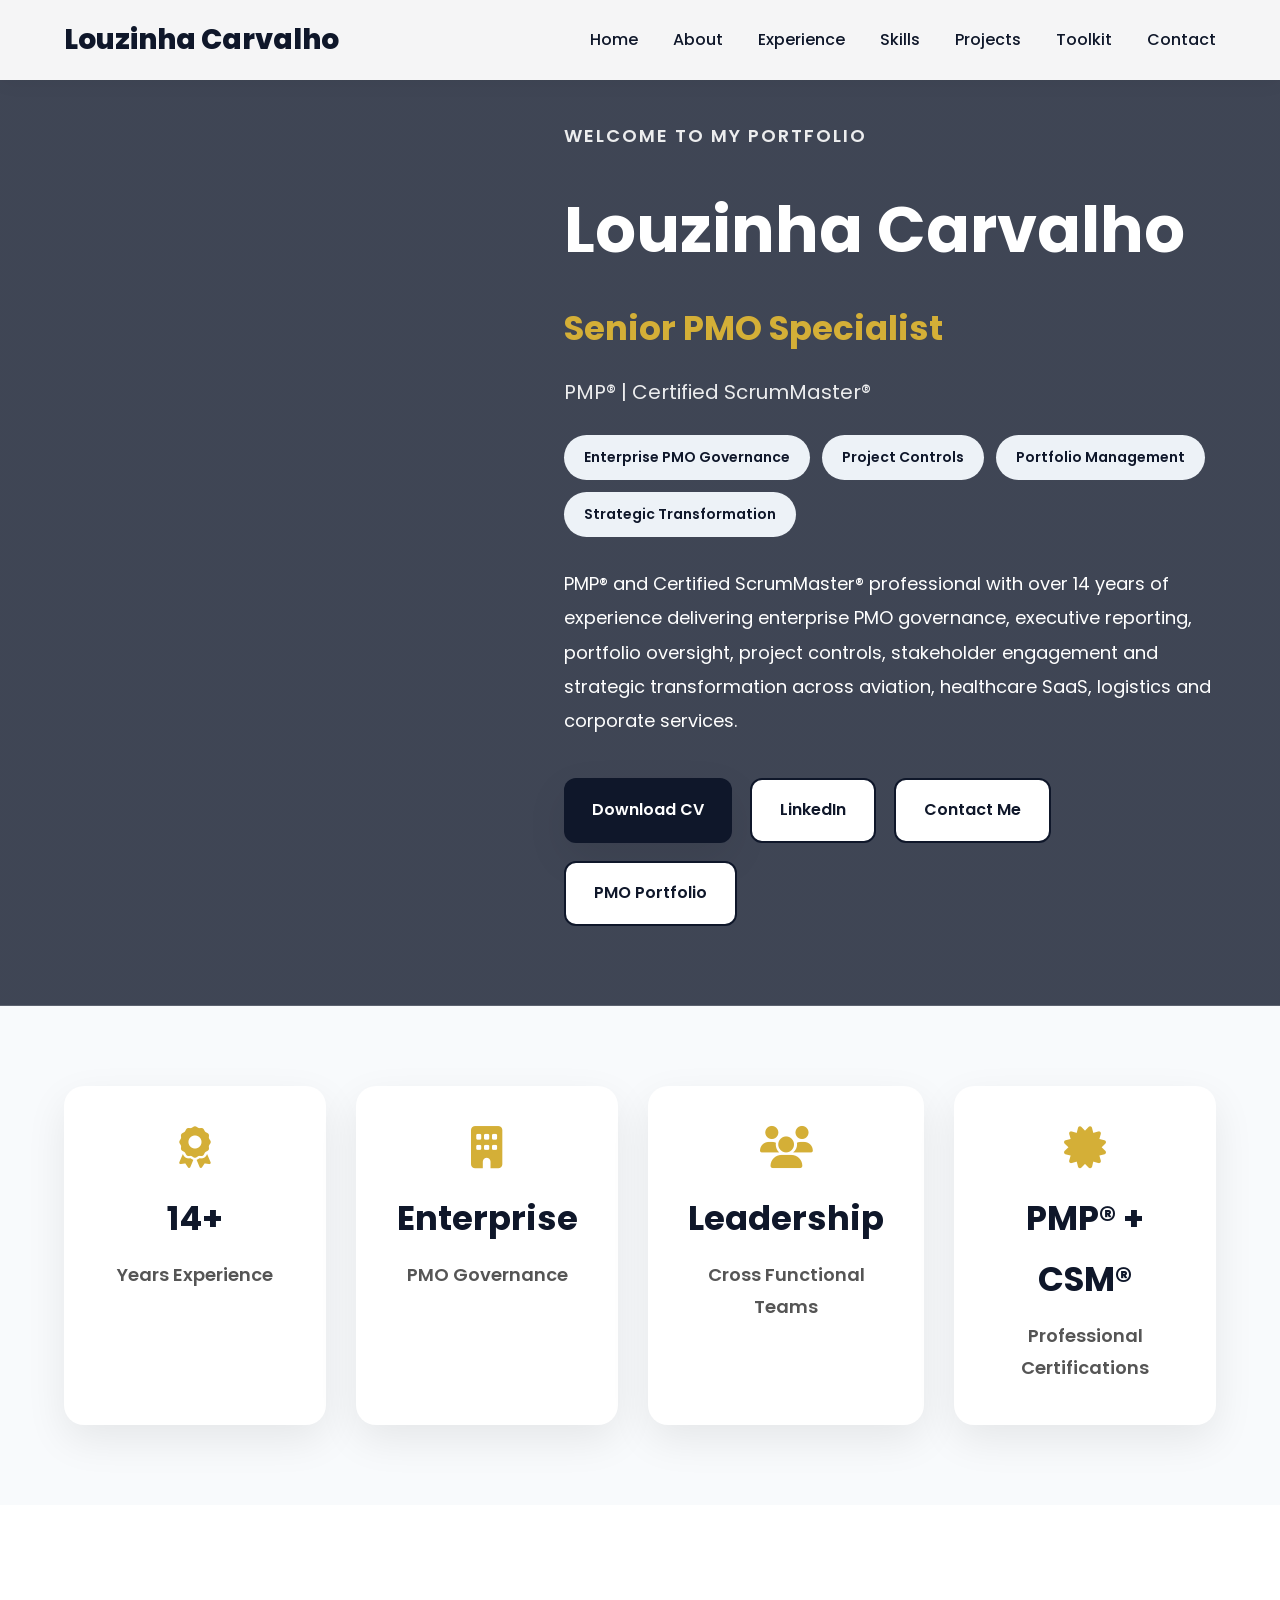
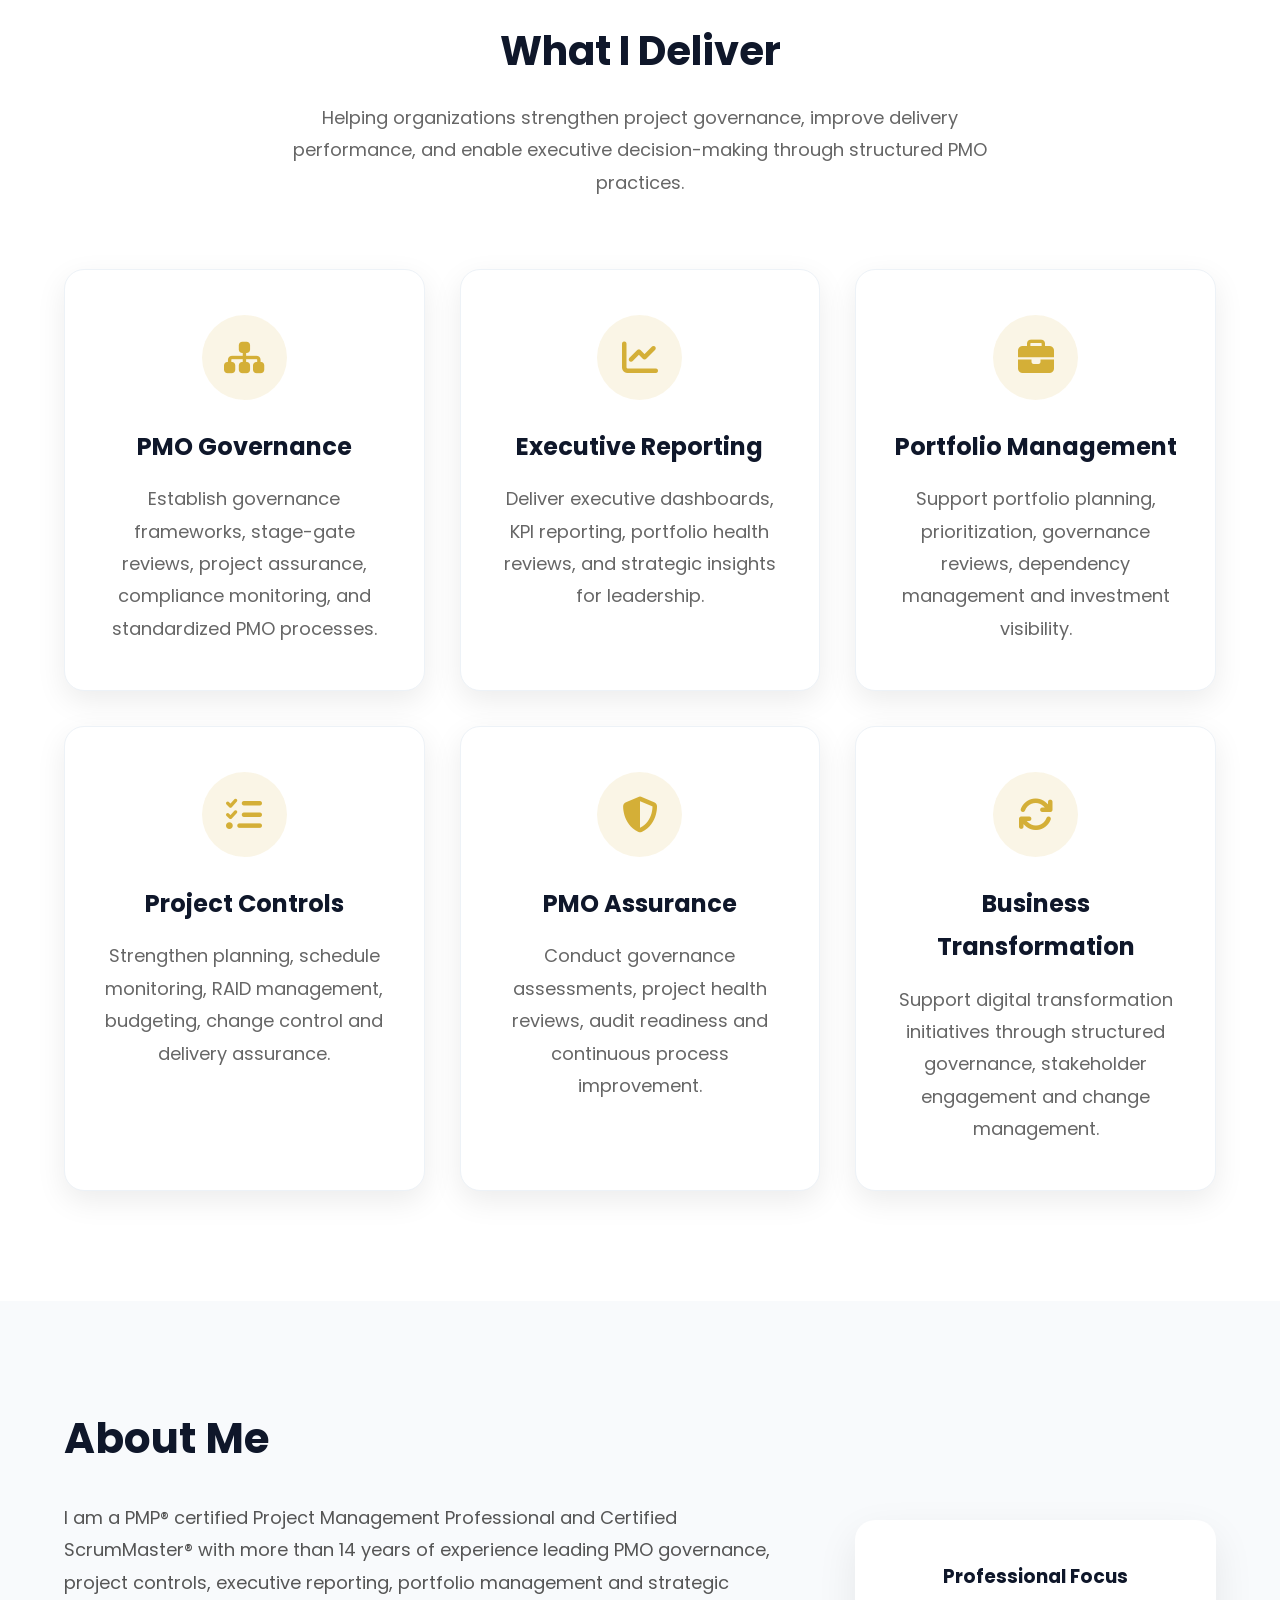
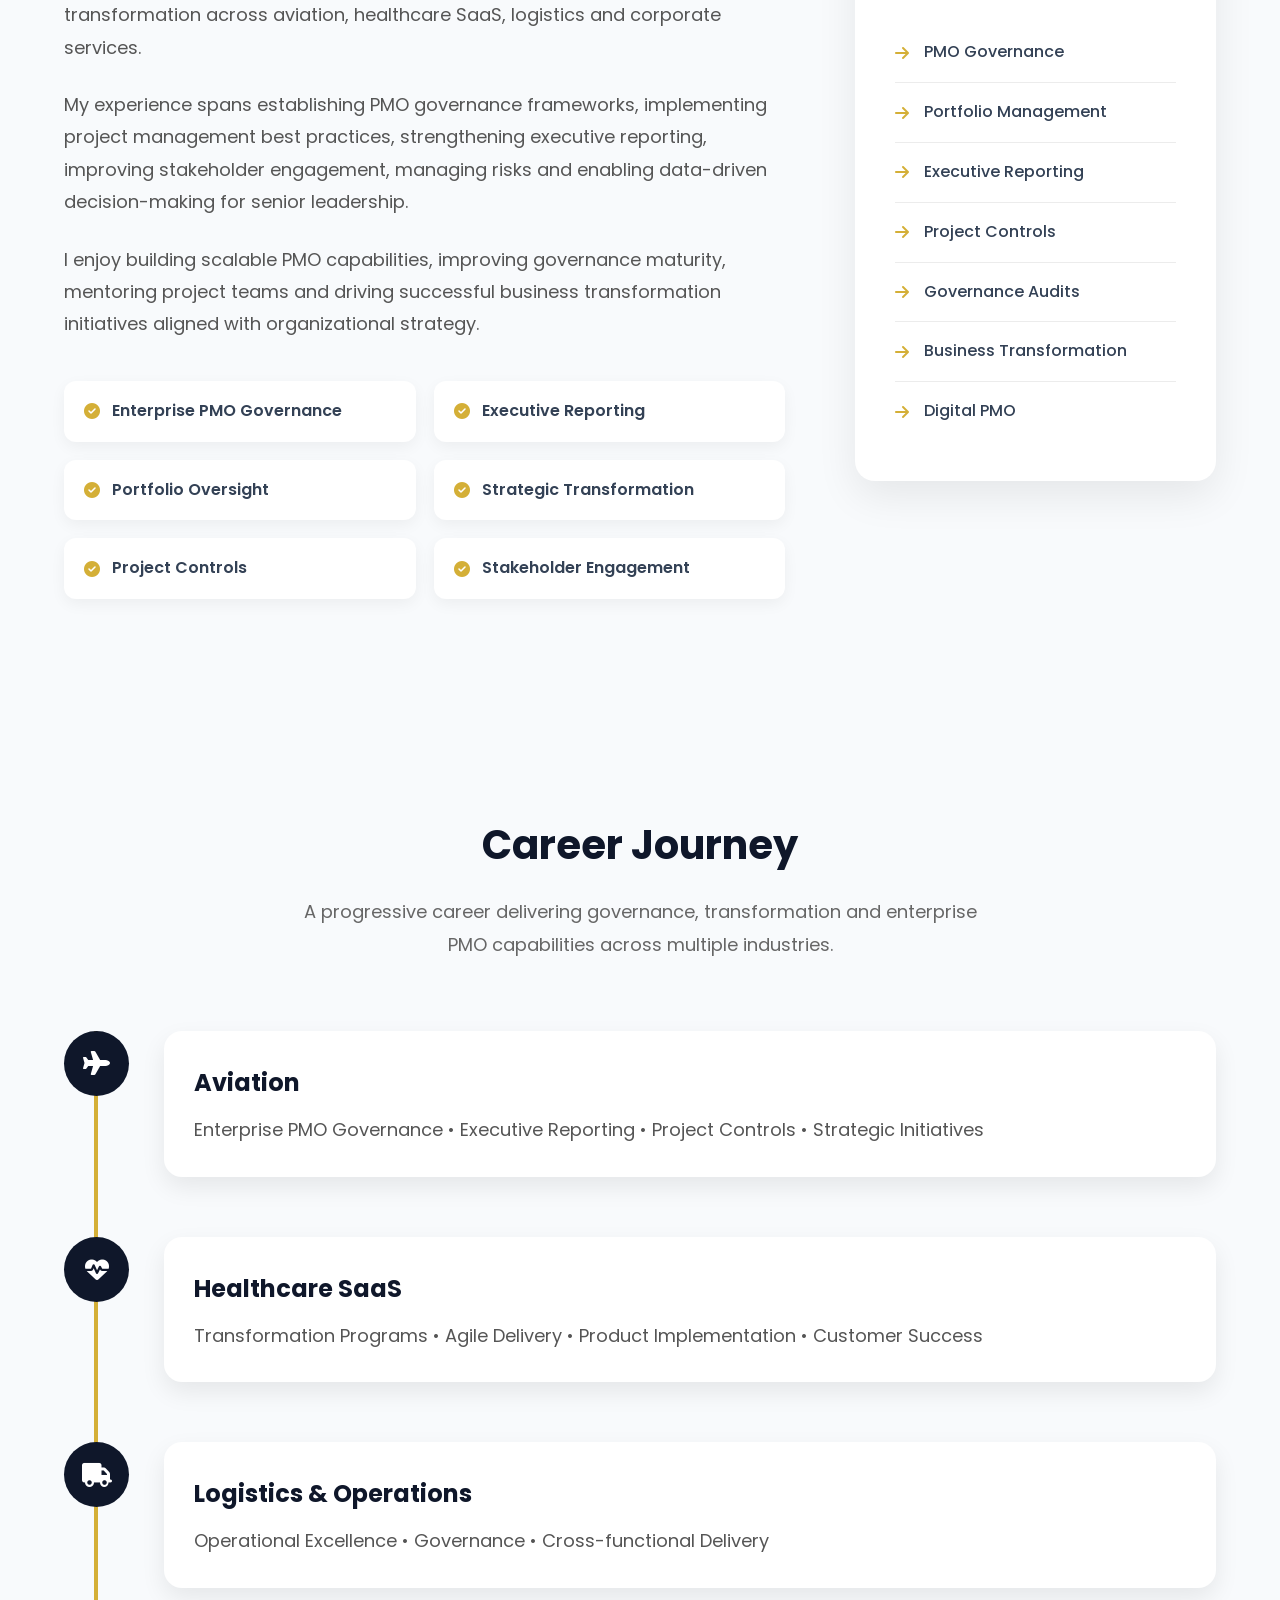
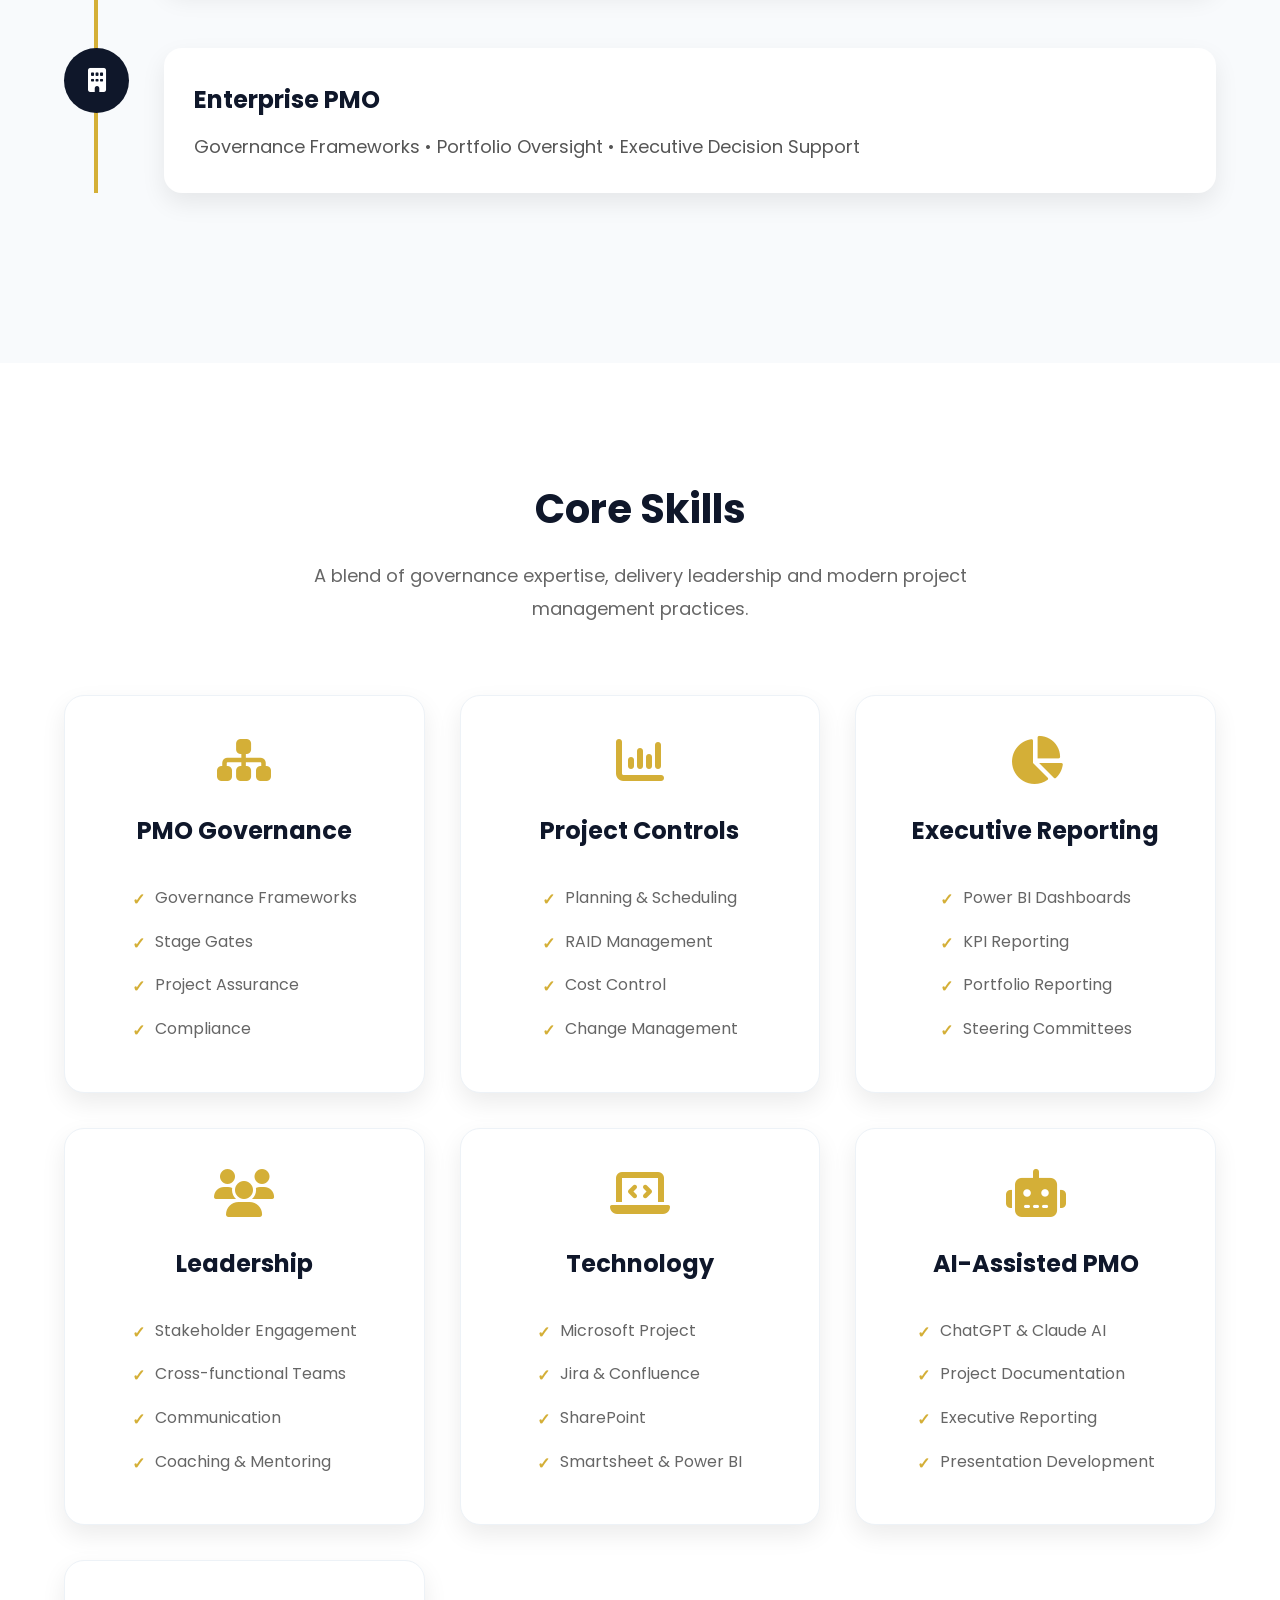
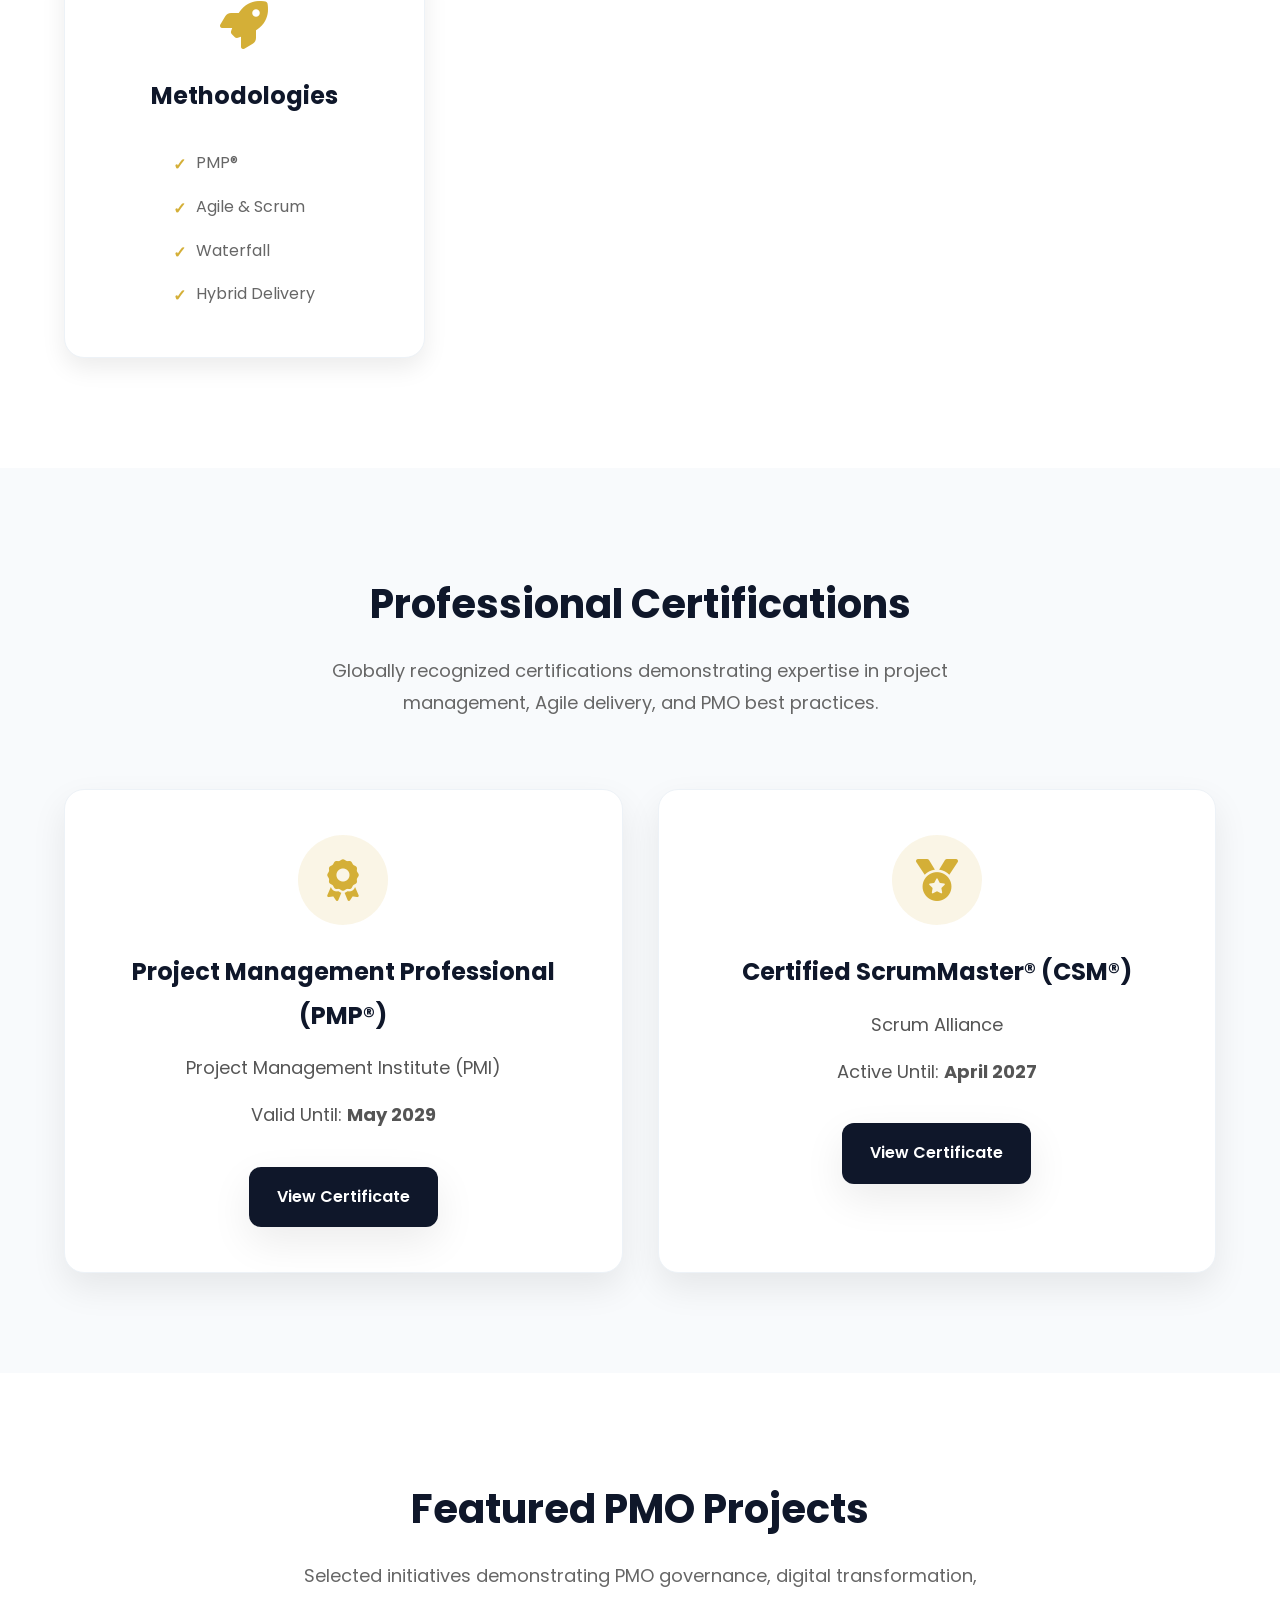
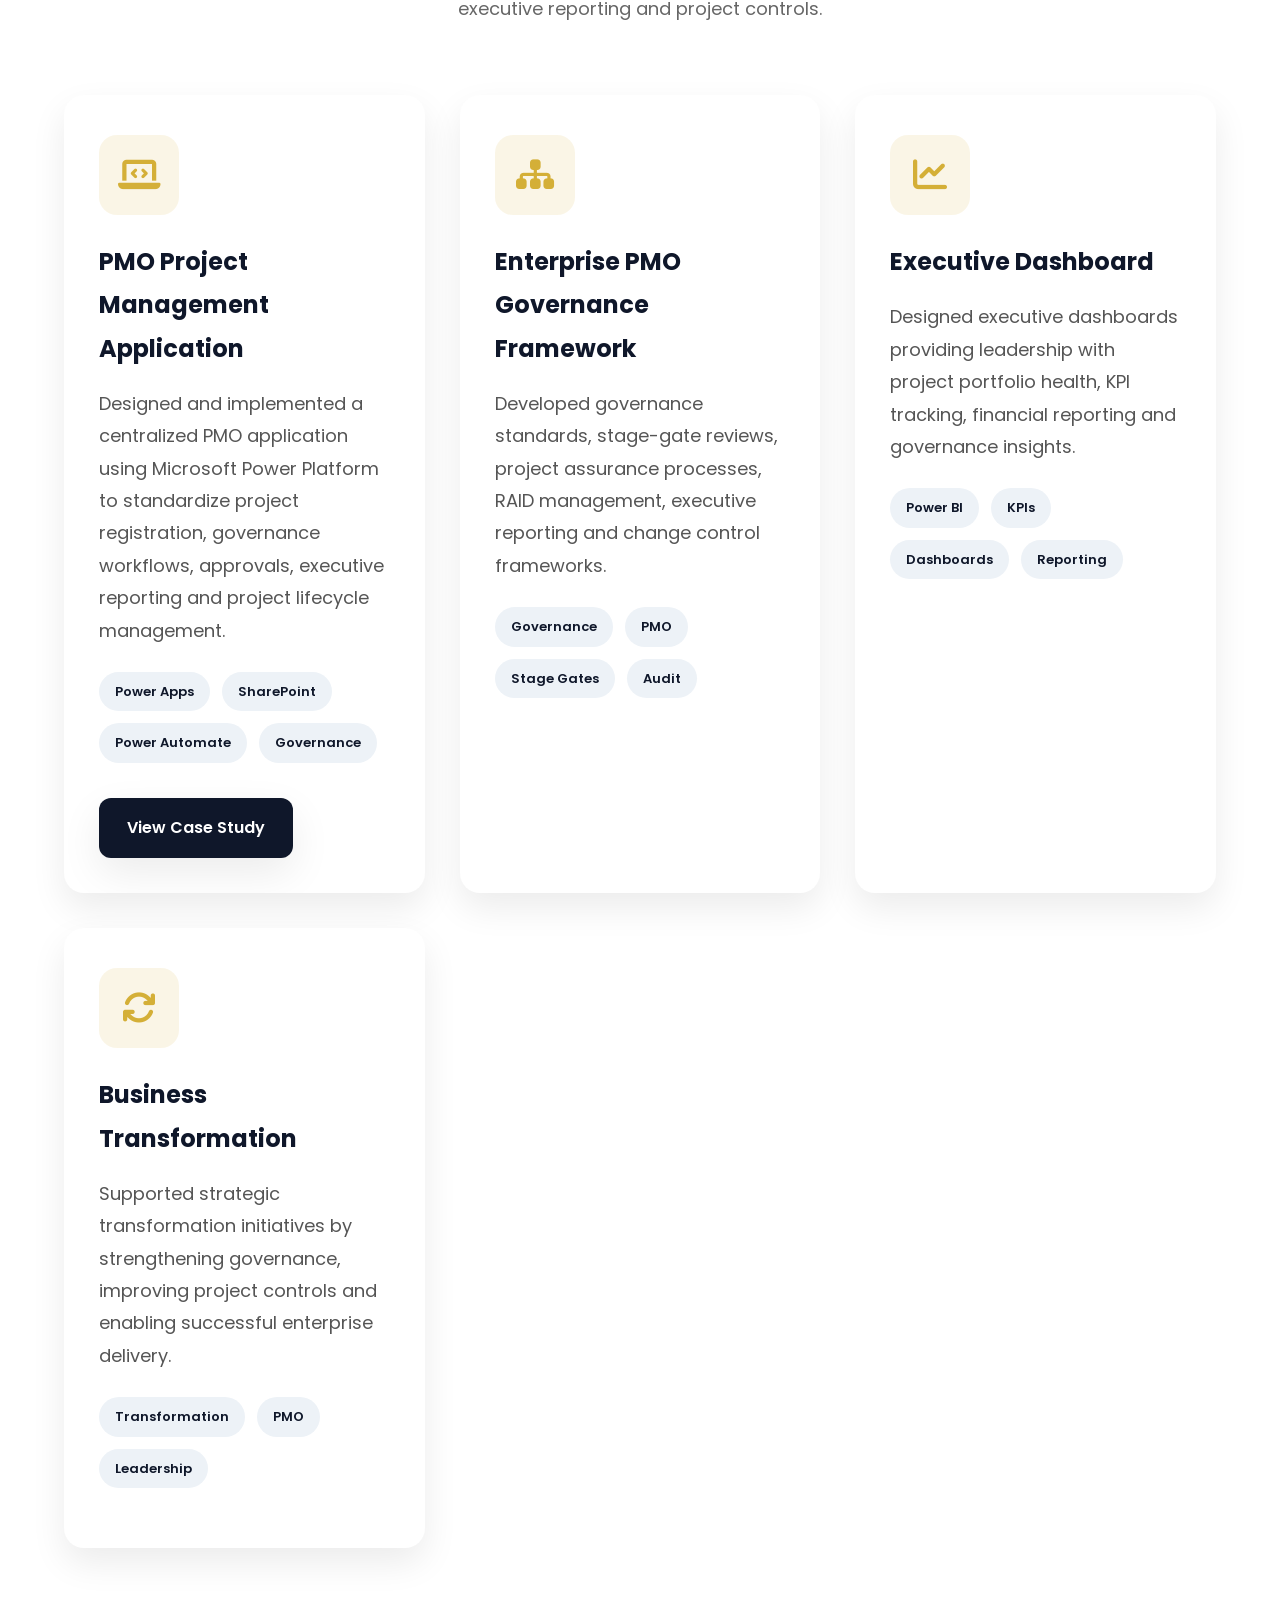
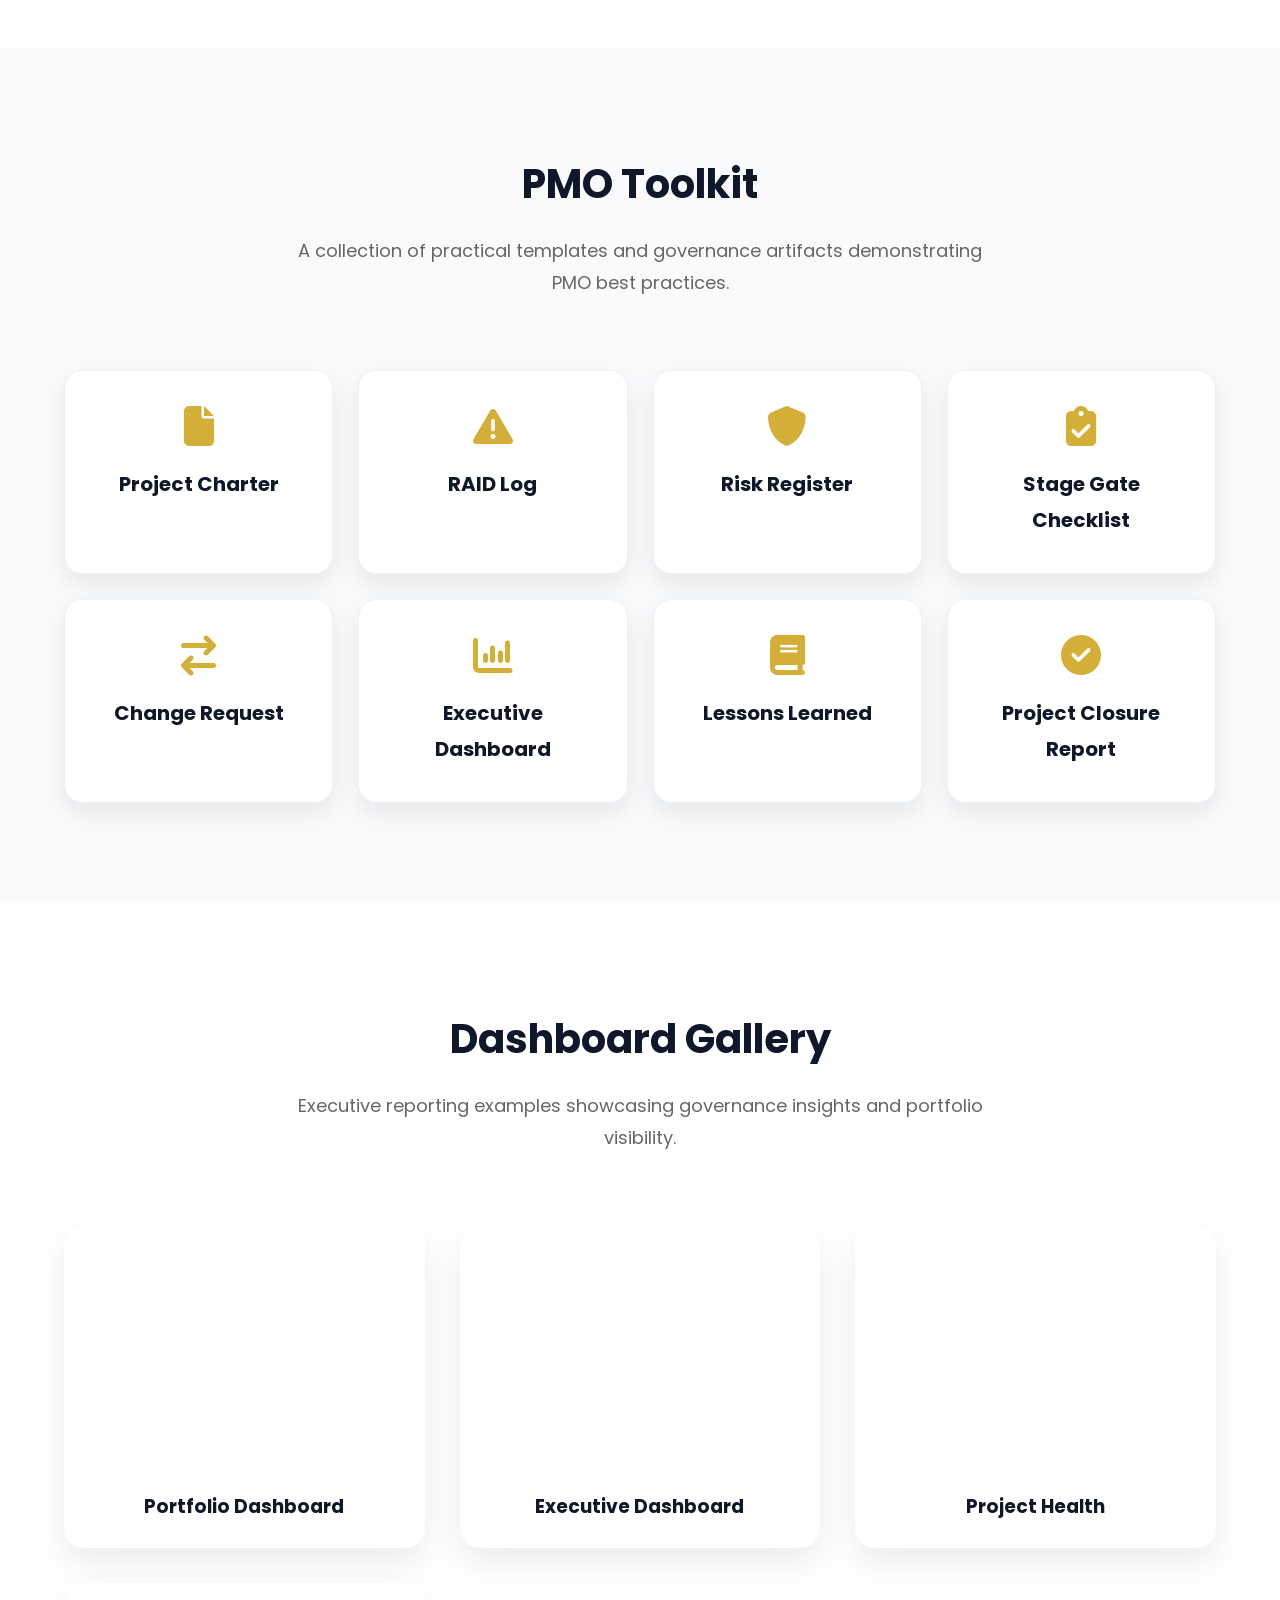
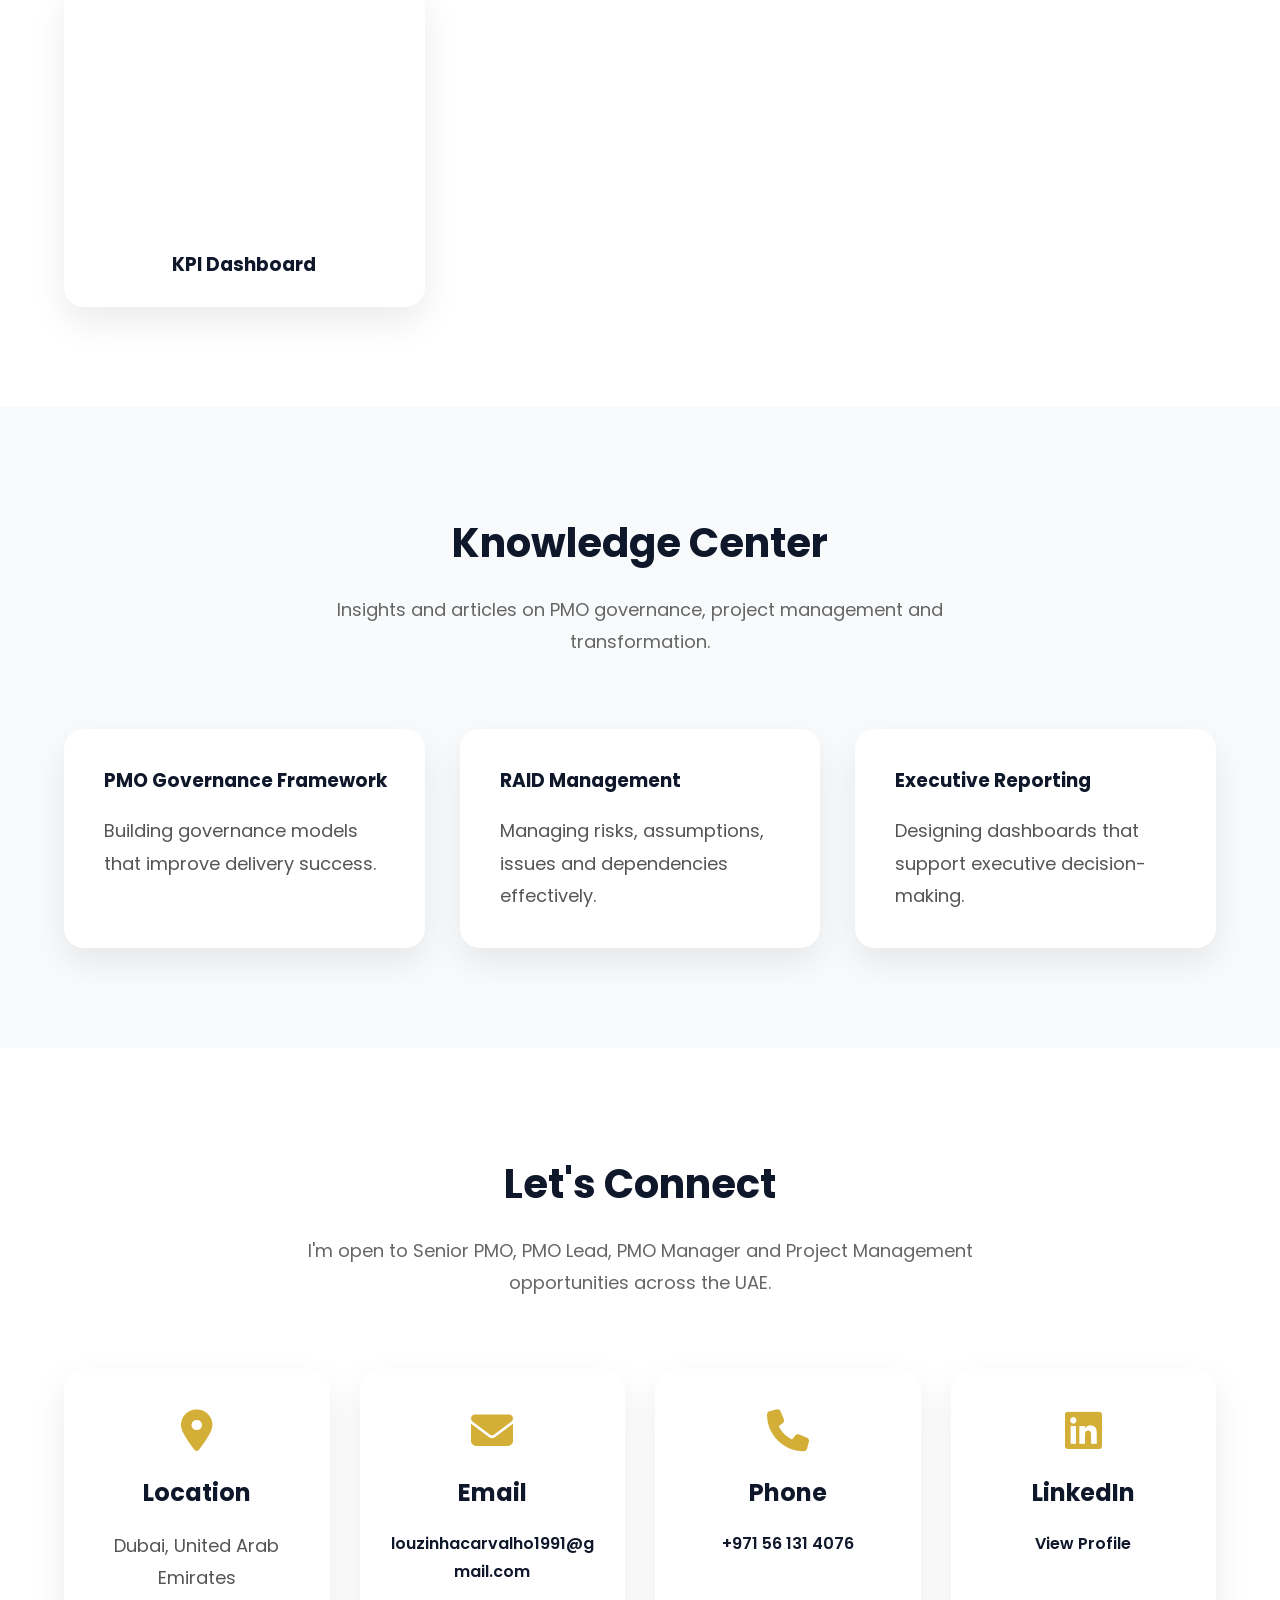
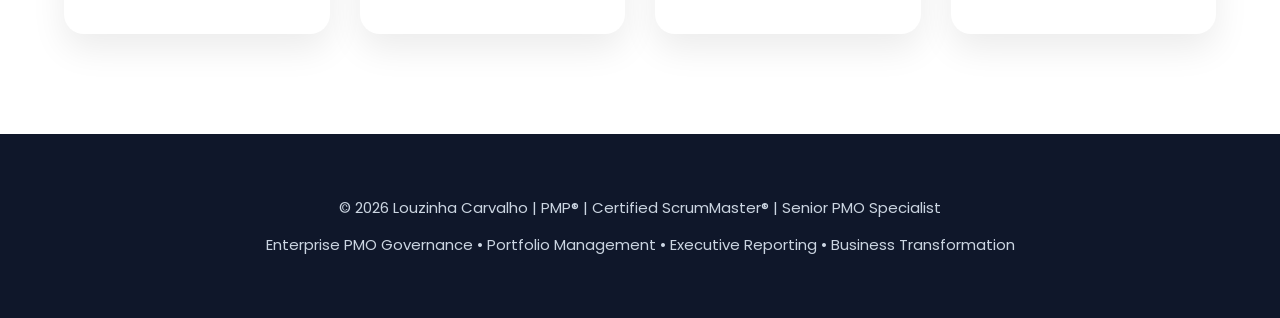
==== index.html @ a613a616 "Update index.html" ====
<!DOCTYPE html>
<html lang="en">

<head>

    <!-- =========================
         META TAGS
    ========================== -->

    <meta charset="UTF-8">
    <meta name="viewport" content="width=device-width, initial-scale=1.0">

    <title>
        Louzinha Carvalho | Senior PMO Specialist | PMP® | CSM®
    </title>

    <meta name="description"
        content="Senior PMO Specialist with 14+ years of experience in PMO Governance, Project Controls, Portfolio Management, Executive Reporting and Strategic Transformation.">

    <meta name="keywords"
        content="PMO, Project Management, PMP, Scrum Master, PMO Governance, Portfolio Management, Dubai, Project Controls">

    <meta name="author" content="Louzinha Carvalho">

    <!-- Google Fonts -->

    <link rel="preconnect" href="https://fonts.googleapis.com">

    <link rel="preconnect" href="https://fonts.gstatic.com" crossorigin>

    <link href="https://fonts.googleapis.com/css2?family=Poppins:wght@300;400;500;600;700;800&display=swap"
        rel="stylesheet">

    <!-- Font Awesome -->

    <link rel="stylesheet"
        href="https://cdnjs.cloudflare.com/ajax/libs/font-awesome/6.6.0/css/all.min.css">

    <!-- CSS -->

    <link rel="stylesheet" href="style.css">

</head>

<body>

<!-- =========================
     NAVIGATION
========================== -->

<nav class="navbar">

    <div class="container">

        <div class="logo">

            Louzinha Carvalho

        </div>

        <ul class="nav-links">

            <li><a href="#home">Home</a></li>

            <li><a href="#about">About</a></li>

            <li><a href="#experience">Experience</a></li>

            <li><a href="#skills">Skills</a></li>

            <li><a href="#projects">Projects</a></li>

            <li><a href="#toolkit">Toolkit</a></li>

            <li><a href="#contact">Contact</a></li>

        </ul>

        <div class="menu-btn">

            <i class="fa-solid fa-bars"></i>

        </div>

    </div>

</nav>

<!-- =========================
        HERO SECTION
========================== -->

<section class="hero" id="home">

    <div class="container hero-grid">

        <!-- LEFT -->
        <div class="hero-image">

            <img src="profile.jpg" alt="Louzinha Carvalho">

        </div>

        <!-- RIGHT -->
        <div class="hero-content">

            <p class="welcome">
                WELCOME TO MY PORTFOLIO
            </p>

            <h1>Louzinha Carvalho</h1>

            <h2>Senior PMO Specialist</h2>

            <p class="hero-title">
                PMP® | Certified ScrumMaster®
            </p>

            <div class="hero-tags">

                <span>Enterprise PMO Governance</span>
                <span>Project Controls</span>
                <span>Portfolio Management</span>
                <span>Strategic Transformation</span>

            </div>

            <p class="hero-description">

                PMP® and Certified ScrumMaster® professional with over 14 years of experience delivering enterprise PMO governance, executive reporting, portfolio oversight, project controls, stakeholder engagement and strategic transformation across aviation, healthcare SaaS, logistics and corporate services.

            </p>

            <div class="hero-buttons">

                <a href="Louzinha_Carvalho.pdf" class="btn-primary">
                    Download CV
                </a>

                <a href="https://linkedin.com/in/louzinhacarvalho" class="btn-secondary">
                    LinkedIn
                </a>

                <a href="#contact" class="btn-secondary">
                    Contact Me
                </a>

                <a href="#projects" class="btn-secondary">
                    PMO Portfolio
                </a>

            </div>

        </div>

    </div>

</section>

<!-- =========================
        EXECUTIVE METRICS
========================== -->

<section class="metrics">

<div class="container">

<div class="metric-grid">

<div class="metric-card">

<i class="fa-solid fa-award"></i>

<h2>

14+

</h2>

<p>

Years Experience

</p>

</div>

<div class="metric-card">

<i class="fa-solid fa-building"></i>

<h2>

Enterprise

</h2>

<p>

PMO Governance

</p>

</div>

<div class="metric-card">

<i class="fa-solid fa-users"></i>

<h2>

Leadership

</h2>

<p>

Cross Functional Teams

</p>

</div>

<div class="metric-card">

<i class="fa-solid fa-certificate"></i>

<h2>

PMP® + CSM®

</h2>

<p>

Professional Certifications

</p>

</div>

</div>

</div>

</section>
    
<!-- ========================================= -->
<!--          WHAT I DELIVER                  -->
<!-- ========================================= -->

<section id="about" class="section">

<div class="container">

<div class="section-title">

<h2>What I Deliver</h2>

<p>
Helping organizations strengthen project governance, improve delivery performance, and enable executive decision-making through structured PMO practices.
</p>

</div>

<div class="deliver-grid">

<div class="deliver-card">

<div class="deliver-icon">
<i class="fa-solid fa-sitemap"></i>
</div>

<h3>PMO Governance</h3>

<p>
Establish governance frameworks, stage-gate reviews, project assurance, compliance monitoring, and standardized PMO processes.
</p>

</div>

<div class="deliver-card">

<div class="deliver-icon">
<i class="fa-solid fa-chart-line"></i>
</div>

<h3>Executive Reporting</h3>

<p>
Deliver executive dashboards, KPI reporting, portfolio health reviews, and strategic insights for leadership.
</p>

</div>

<div class="deliver-card">

<div class="deliver-icon">
<i class="fa-solid fa-briefcase"></i>
</div>

<h3>Portfolio Management</h3>

<p>
Support portfolio planning, prioritization, governance reviews, dependency management and investment visibility.
</p>

</div>

<div class="deliver-card">

<div class="deliver-icon">
<i class="fa-solid fa-list-check"></i>
</div>

<h3>Project Controls</h3>

<p>
Strengthen planning, schedule monitoring, RAID management, budgeting, change control and delivery assurance.
</p>

</div>

<div class="deliver-card">

<div class="deliver-icon">
<i class="fa-solid fa-shield-halved"></i>
</div>

<h3>PMO Assurance</h3>

<p>
Conduct governance assessments, project health reviews, audit readiness and continuous process improvement.
</p>

</div>

<div class="deliver-card">

<div class="deliver-icon">
<i class="fa-solid fa-arrows-rotate"></i>
</div>

<h3>Business Transformation</h3>

<p>
Support digital transformation initiatives through structured governance, stakeholder engagement and change management.
</p>

</div>

</div>

</div>

</section>

<!-- ========================================= -->
<!--               ABOUT ME                   -->
<!-- ========================================= -->

<section class="section about-section">

<div class="container">

<div class="about-grid">

<div class="about-left">

<h2>About Me</h2>

<p>

I am a PMP® certified Project Management Professional and Certified ScrumMaster® with more than 14 years of experience leading PMO governance, project controls, executive reporting, portfolio management and strategic transformation across aviation, healthcare SaaS, logistics and corporate services.

</p>

<p>

My experience spans establishing PMO governance frameworks, implementing project management best practices, strengthening executive reporting, improving stakeholder engagement, managing risks and enabling data-driven decision-making for senior leadership.

</p>

<p>

I enjoy building scalable PMO capabilities, improving governance maturity, mentoring project teams and driving successful business transformation initiatives aligned with organizational strategy.

</p>

<div class="about-highlights">

<div>

<i class="fa-solid fa-circle-check"></i>

Enterprise PMO Governance

</div>

<div>

<i class="fa-solid fa-circle-check"></i>

Executive Reporting

</div>

<div>

<i class="fa-solid fa-circle-check"></i>

Portfolio Oversight

</div>

<div>

<i class="fa-solid fa-circle-check"></i>

Strategic Transformation

</div>

<div>

<i class="fa-solid fa-circle-check"></i>

Project Controls

</div>

<div>

<i class="fa-solid fa-circle-check"></i>

Stakeholder Engagement

</div>

</div>

</div>

<div class="about-right">

<div class="about-card">

<h3>Professional Focus</h3>

<ul>

<li><i class="fa-solid fa-arrow-right"></i> PMO Governance</li>

<li><i class="fa-solid fa-arrow-right"></i> Portfolio Management</li>

<li><i class="fa-solid fa-arrow-right"></i> Executive Reporting</li>

<li><i class="fa-solid fa-arrow-right"></i> Project Controls</li>

<li><i class="fa-solid fa-arrow-right"></i> Governance Audits</li>

<li><i class="fa-solid fa-arrow-right"></i> Business Transformation</li>

<li><i class="fa-solid fa-arrow-right"></i> Digital PMO</li>

</ul>

</div>

</div>

</div>

</div>

</section>

<!-- ========================================= -->
<!--           CAREER JOURNEY                 -->
<!-- ========================================= -->

<section id="experience" class="section">

<div class="container">

<div class="section-title">

<h2>Career Journey</h2>

<p>

A progressive career delivering governance, transformation and enterprise PMO capabilities across multiple industries.

</p>

</div>

<div class="timeline">

<div class="timeline-item">

<div class="timeline-icon">

<i class="fa-solid fa-plane"></i>

</div>

<div class="timeline-content">

<h3>Aviation</h3>

<p>

Enterprise PMO Governance • Executive Reporting • Project Controls • Strategic Initiatives

</p>

</div>

</div>

<div class="timeline-item">

<div class="timeline-icon">

<i class="fa-solid fa-heart-pulse"></i>

</div>

<div class="timeline-content">

<h3>Healthcare SaaS</h3>

<p>

Transformation Programs • Agile Delivery • Product Implementation • Customer Success

</p>

</div>

</div>

<div class="timeline-item">

<div class="timeline-icon">

<i class="fa-solid fa-truck"></i>

</div>

<div class="timeline-content">

<h3>Logistics & Operations</h3>

<p>

Operational Excellence • Governance • Cross-functional Delivery

</p>

</div>

</div>

<div class="timeline-item">

<div class="timeline-icon">

<i class="fa-solid fa-building"></i>

</div>

<div class="timeline-content">

<h3>Enterprise PMO</h3>

<p>

Governance Frameworks • Portfolio Oversight • Executive Decision Support

</p>

</div>

</div>

</div>

</div>

</section>

<!-- ========================================= -->
<!--             CORE SKILLS                  -->
<!-- ========================================= -->

<section id="skills" class="section">

    <div class="container">

        <div class="section-title">
            <h2>Core Skills</h2>
            <p>
                A blend of governance expertise, delivery leadership and modern project management practices.
            </p>
        </div>

        <div class="skills-grid">

            <!-- PMO Governance -->
            <div class="skill-card">
                <i class="fa-solid fa-sitemap"></i>
                <h3>PMO Governance</h3>

                <ul class="skill-list">
                    <li>Governance Frameworks</li>
                    <li>Stage Gates</li>
                    <li>Project Assurance</li>
                    <li>Compliance</li>
                </ul>
            </div>

            <!-- Project Controls -->
            <div class="skill-card">
                <i class="fa-solid fa-chart-column"></i>
                <h3>Project Controls</h3>

                <ul class="skill-list">
                    <li>Planning & Scheduling</li>
                    <li>RAID Management</li>
                    <li>Cost Control</li>
                    <li>Change Management</li>
                </ul>
            </div>

            <!-- Executive Reporting -->
            <div class="skill-card">
                <i class="fa-solid fa-chart-pie"></i>
                <h3>Executive Reporting</h3>

                <ul class="skill-list">
                    <li>Power BI Dashboards</li>
                    <li>KPI Reporting</li>
                    <li>Portfolio Reporting</li>
                    <li>Steering Committees</li>
                </ul>
            </div>

            <!-- Leadership -->
            <div class="skill-card">
                <i class="fa-solid fa-users"></i>
                <h3>Leadership</h3>

                <ul class="skill-list">
                    <li>Stakeholder Engagement</li>
                    <li>Cross-functional Teams</li>
                    <li>Communication</li>
                    <li>Coaching & Mentoring</li>
                </ul>
            </div>

            <!-- Technology -->
            <div class="skill-card">
                <i class="fa-solid fa-laptop-code"></i>
                <h3>Technology</h3>

                <ul class="skill-list">
                    <li>Microsoft Project</li>
                    <li>Jira & Confluence</li>
                    <li>SharePoint</li>
                    <li>Smartsheet & Power BI</li>
                </ul>
            </div>

            <!-- AI-Assisted PMO -->
<div class="skill-card">
    <i class="fa-solid fa-robot"></i>
    <h3>AI-Assisted PMO</h3>

    <ul class="skill-list">
        <li>ChatGPT & Claude AI</li>
        <li>Project Documentation</li>
        <li>Executive Reporting</li>
        <li>Presentation Development</li>
    </ul>
</div>
            
            <!-- Methodologies -->
            <div class="skill-card">
                <i class="fa-solid fa-rocket"></i>
                <h3>Methodologies</h3>

                <ul class="skill-list">
                    <li>PMP®</li>
                    <li>Agile & Scrum</li>
                    <li>Waterfall</li>
                    <li>Hybrid Delivery</li>
                </ul>
            </div>

        </div>

    </div>

</section>
    
<!-- ========================================= -->
<!--        PROFESSIONAL CERTIFICATIONS       -->
<!-- ========================================= -->

<section id="certifications" class="section">

<div class="container">

<div class="section-title">

<h2>Professional Certifications</h2>

<p>
Globally recognized certifications demonstrating expertise in project management, Agile delivery, and PMO best practices.
</p>

</div>

<div class="cert-grid">

<div class="cert-card">

<div class="cert-icon">
<i class="fa-solid fa-award"></i>
</div>

<h3>Project Management Professional (PMP®)</h3>

<p>
Project Management Institute (PMI)
</p>

<p>
Valid Until: <strong>May 2029</strong>
</p>

<a href="PMP.jpg" class="btn-primary" target="_blank">

View Certificate

</a>

</div>

<div class="cert-card">

<div class="cert-icon">
<i class="fa-solid fa-medal"></i>
</div>

<h3>Certified ScrumMaster® (CSM®)</h3>

<p>
Scrum Alliance
</p>

<p>
Active Until: <strong>April 2027</strong>
</p>

<a href="CSM.jpg" class="btn-primary" target="_blank">

View Certificate

</a>

</div>

</div>

</div>

</section>

<!-- ========================================= -->
<!--            FEATURED PROJECTS             -->
<!-- ========================================= -->

<section id="projects" class="section">

<div class="container">

<div class="section-title">

<h2>Featured PMO Projects</h2>

<p>

Selected initiatives demonstrating PMO governance, digital transformation, executive reporting and project controls.

</p>

</div>

<div class="project-grid">

<div class="project-card">

<div class="project-icon">

<i class="fa-solid fa-laptop-code"></i>

</div>

<h3>PMO Project Management Application</h3>

<p>

Designed and implemented a centralized PMO application using Microsoft Power Platform to standardize project registration, governance workflows, approvals, executive reporting and project lifecycle management.

</p>

<div class="project-tags">

<span>Power Apps</span>

<span>SharePoint</span>

<span>Power Automate</span>

<span>Governance</span>

</div>

<a href="project-pmo-application.html"

class="btn-primary">

View Case Study

</a>

</div>

<div class="project-card">

<div class="project-icon">

<i class="fa-solid fa-sitemap"></i>

</div>

<h3>Enterprise PMO Governance Framework</h3>

<p>

Developed governance standards, stage-gate reviews, project assurance processes, RAID management, executive reporting and change control frameworks.

</p>

<div class="project-tags">

<span>Governance</span>

<span>PMO</span>

<span>Stage Gates</span>

<span>Audit</span>

</div>

</div>

<div class="project-card">

<div class="project-icon">

<i class="fa-solid fa-chart-line"></i>

</div>

<h3>Executive Dashboard</h3>

<p>

Designed executive dashboards providing leadership with project portfolio health, KPI tracking, financial reporting and governance insights.

</p>

<div class="project-tags">

<span>Power BI</span>

<span>KPIs</span>

<span>Dashboards</span>

<span>Reporting</span>

</div>

</div>

<div class="project-card">

<div class="project-icon">

<i class="fa-solid fa-arrows-rotate"></i>

</div>

<h3>Business Transformation</h3>

<p>

Supported strategic transformation initiatives by strengthening governance, improving project controls and enabling successful enterprise delivery.

</p>

<div class="project-tags">

<span>Transformation</span>

<span>PMO</span>

<span>Leadership</span>

</div>

</div>

</div>

</div>

</section>

<!-- ========================================= -->
<!--               PMO TOOLKIT                -->
<!-- ========================================= -->

<section id="toolkit" class="section">

<div class="container">

<div class="section-title">

<h2>PMO Toolkit</h2>

<p>

A collection of practical templates and governance artifacts demonstrating PMO best practices.

</p>

</div>

<div class="toolkit-grid">

<div class="tool-card"><i class="fa-solid fa-file"></i><h3>Project Charter</h3></div>

<div class="tool-card"><i class="fa-solid fa-triangle-exclamation"></i><h3>RAID Log</h3></div>

<div class="tool-card"><i class="fa-solid fa-shield"></i><h3>Risk Register</h3></div>

<div class="tool-card"><i class="fa-solid fa-clipboard-check"></i><h3>Stage Gate Checklist</h3></div>

<div class="tool-card"><i class="fa-solid fa-arrow-right-arrow-left"></i><h3>Change Request</h3></div>

<div class="tool-card"><i class="fa-solid fa-chart-column"></i><h3>Executive Dashboard</h3></div>

<div class="tool-card"><i class="fa-solid fa-book"></i><h3>Lessons Learned</h3></div>

<div class="tool-card"><i class="fa-solid fa-circle-check"></i><h3>Project Closure Report</h3></div>

</div>

</div>

</section>

<!-- ========================================= -->
<!--            DASHBOARD GALLERY             -->
<!-- ========================================= -->

<section id="dashboards" class="section">

<div class="container">

<div class="section-title">

<h2>Dashboard Gallery</h2>

<p>

Executive reporting examples showcasing governance insights and portfolio visibility.

</p>

</div>

<div class="gallery-grid">

<div class="gallery-card">

<img src="dashboard1.jpg" alt="Portfolio Dashboard">

<h3>Portfolio Dashboard</h3>

</div>

<div class="gallery-card">

<img src="dashboard2.jpg" alt="Executive Dashboard">

<h3>Executive Dashboard</h3>

</div>

<div class="gallery-card">

<img src="dashboard3.jpg" alt="Project Health">

<h3>Project Health</h3>

</div>

<div class="gallery-card">

<img src="dashboard4.jpg" alt="KPI Dashboard">

<h3>KPI Dashboard</h3>

</div>

</div>

</div>

</section>

<!-- ========================================= -->
<!--          KNOWLEDGE CENTER               -->
<!-- ========================================= -->

<section id="knowledge" class="section">

<div class="container">

<div class="section-title">

<h2>Knowledge Center</h2>

<p>

Insights and articles on PMO governance, project management and transformation.

</p>

</div>

<div class="knowledge-grid">

<div class="knowledge-card">

<h3>PMO Governance Framework</h3>

<p>Building governance models that improve delivery success.</p>

</div>

<div class="knowledge-card">

<h3>RAID Management</h3>

<p>Managing risks, assumptions, issues and dependencies effectively.</p>

</div>

<div class="knowledge-card">

<h3>Executive Reporting</h3>

<p>Designing dashboards that support executive decision-making.</p>

</div>

</div>

</div>

</section>

<!-- ========================================= -->
<!--                CONTACT                  -->
<!-- ========================================= -->

<section id="contact" class="section">

<div class="container">

<div class="section-title">

<h2>Let's Connect</h2>

<p>

I'm open to Senior PMO, PMO Lead, PMO Manager and Project Management opportunities across the UAE.

</p>

</div>

<div class="contact-grid">

<div class="contact-card">

<i class="fa-solid fa-location-dot"></i>

<h3>Location</h3>

<p>Dubai, United Arab Emirates</p>

</div>

<div class="contact-card">

<i class="fa-solid fa-envelope"></i>

<h3>Email</h3>

<a href="mailto:louzinhacarvalho1991@gmail.com">

louzinhacarvalho1991@gmail.com

</a>

</div>

<div class="contact-card">

<i class="fa-solid fa-phone"></i>

<h3>Phone</h3>

<a href="tel:+971561314076">

+971 56 131 4076

</a>

</div>

<div class="contact-card">

<i class="fa-brands fa-linkedin"></i>

<h3>LinkedIn</h3>

<a href="https://www.linkedin.com/in/louzinhacarvalho/" target="_blank">

View Profile

</a>

</div>

</div>

</div>

</section>

<!-- ========================================= -->
<!--                 FOOTER                  -->
<!-- ========================================= -->

<footer>

<div class="container">

<p>

© 2026 Louzinha Carvalho | PMP® | Certified ScrumMaster® | Senior PMO Specialist

</p>

<p>

Enterprise PMO Governance • Portfolio Management • Executive Reporting • Business Transformation

</p>

</div>

</footer>

<script src="script.js"></script>

</body>

</html>
---- style.css ----
/* ======================================================
   LOUZINHA CARVALHO - PMO PORTFOLIO
   STYLE.CSS
   PART 1
====================================================== */

/* ===========================
   GOOGLE FONT
=========================== */

@import url('https://fonts.googleapis.com/css2?family=Poppins:wght@300;400;500;600;700;800&display=swap');

/* ===========================
   CSS VARIABLES
=========================== */

:root{

    --primary:#0F172A;
    --secondary:#1E293B;
    --accent:#D4AF37;

    --white:#ffffff;
    --light:#F8FAFC;
    --border:#E2E8F0;

    --text:#334155;
    --heading:#0F172A;

    --shadow:0 15px 40px rgba(0,0,0,.08);

    --radius:16px;

    --transition:.35s ease;

}

/* ===========================
   RESET
=========================== */

*{

    margin:0;
    padding:0;
    box-sizing:border-box;

}

html{

    scroll-behavior:smooth;

}

body{

    font-family:'Poppins',sans-serif;

    background:#fff;

    color:var(--text);

    line-height:1.8;

    overflow-x:hidden;

}

/* ===========================
   TYPOGRAPHY
=========================== */

h1,
h2,
h3,
h4{

    color:var(--heading);

    font-weight:700;

}

p{

    font-size:18px;

    color:#555;

}

a{

    text-decoration:none;

}

img{

    max-width:100%;

    display:block;

}

/* ===========================
   CONTAINER
=========================== */

.container{

    width:90%;

    max-width:1300px;

    margin:auto;

}

/* ===========================
   SECTION
=========================== */

.section{

    padding:100px 0;

}

.section-title{

    text-align:center;

    margin-bottom:70px;

}

.section-title h2{

    font-size:40px;

    margin-bottom:15px;

}

.section-title p{

    max-width:700px;

    margin:auto;

    color:#666;

}

/* ===========================
   NAVIGATION
=========================== */

.navbar{

    position:fixed;

    width:100%;

    top:0;

    left:0;

    z-index:999;

    background:rgba(255,255,255,.95);

    backdrop-filter:blur(14px);

    box-shadow:0 2px 20px rgba(0,0,0,.05);

}

.navbar .container{

    display:flex;

    justify-content:space-between;

    align-items:center;

    height:80px;

}

.logo{

    font-size:28px;

    font-weight:800;

    color:var(--primary);

}

.nav-links{

    display:flex;

    list-style:none;

    gap:35px;

}

.nav-links a{

    color:var(--primary);

    font-weight:500;

    transition:var(--transition);

}

.nav-links a:hover{

    color:var(--accent);

}

.menu-btn{

display:none;

}

@media(max-width:991px){

.menu-btn{

display:block;

}

.nav-links{

display:none;

}

.nav-links.active{

display:flex;

}

}

/* ===========================
   HERO
=========================== */

.hero{

    min-height:100vh;

    display:flex;

    align-items:center;

    background:linear-gradient(
        rgba(15,23,42,.80),
        rgba(15,23,42,.80)
    ),
    url("office.jpg");

    background-size:cover;

    background-position:center;

    padding:120px 0 80px;

}

.hero-grid{

    display:grid;

    grid-template-columns:420px 1fr;

    align-items:center;

    gap:80px;

}

.hero-image img{

    width:380px;

    height:380px;

    border-radius:50%;

    object-fit:cover;

    border:8px solid var(--accent);

    box-shadow:0 25px 60px rgba(0,0,0,.25);

    transition:.4s;

}

.hero-content{

    color:white;

}

.hero-content p,
.hero-description,
.hero-title,
.welcome{
    color: rgba(255,255,255,0.9);
}

.welcome{
    color: var(--accent);
    font-weight:600;
    letter-spacing:2px;
    text-transform:uppercase;
    margin-bottom:20px;
}

.hero-title{
    color:rgba(255,255,255,.85);
    font-size:20px;
    margin-bottom:25px;
}

.hero-description{
    color:rgba(255,255,255,.85);
    line-height:1.9;
    font-size:18px;
}

.hero-content h1{

    font-size:64px;

    color:white;

    margin-bottom:10px;

}

.hero-content h2{

    font-size:34px;

    color:var(--accent);

    margin-bottom:15px;

}

.hero-description{
    max-width:700px;
    margin:30px 0;
    line-height:1.9;
    color:#ffffff !important;
}

/* ===========================
   TAGS
=========================== */

.hero-tags{

    display:flex;

    flex-wrap:wrap;

    gap:12px;

}

.hero-tags span{

    background:#EDF2F7;

    color:var(--primary);

    padding:10px 20px;

    border-radius:40px;

    font-size:14px;

    font-weight:600;

}

/* ===========================
   BUTTONS
=========================== */

.hero-buttons{

    display:flex;

    flex-wrap:wrap;

    gap:18px;

    margin-top:40px;

}

.btn-primary{

    background:var(--primary);

    color:#fff;

    padding:16px 28px;

    border-radius:12px;

    transition:var(--transition);

    display:inline-flex;

    align-items:center;

    gap:10px;

    font-weight:600;

    box-shadow:var(--shadow);

}

.btn-primary:hover{

    background:var(--accent);

    color:#fff;

    transform:translateY(-5px);

}

.btn-secondary{

    background:#fff;

    border:2px solid var(--primary);

    color:var(--primary);

    padding:16px 28px;

    border-radius:12px;

    display:inline-flex;

    gap:10px;

    align-items:center;

    transition:var(--transition);

    font-weight:600;

}

.btn-secondary:hover{

    background:var(--primary);

    color:#fff;

    transform:translateY(-5px);

}

/* ===========================
   HERO IMAGE
=========================== */

.hero-image{
    display:flex;
    justify-content:center;
    align-items:center;
}

/* ===========================
   METRICS
=========================== */

.metrics{

    padding:80px 0;

    background:#F8FAFC;

}

.metric-grid{

    display:grid;

    grid-template-columns:repeat(4,1fr);

    gap:30px;

}

.metric-card{

    background:#fff;

    border-radius:20px;

    padding:40px;

    text-align:center;

    transition:var(--transition);

    box-shadow:var(--shadow);

}

.metric-card:hover{

    transform:translateY(-10px);

}

.metric-card i{

    font-size:42px;

    color:var(--accent);

    margin-bottom:20px;

}

.metric-card h2{

    font-size:34px;

    margin-bottom:10px;

}

.metric-card p{

    font-weight:600;

}

/* ===========================
   CARD BASE STYLE
=========================== */

.card{

    background:#fff;

    border-radius:20px;

    padding:35px;

    box-shadow:var(--shadow);

    transition:var(--transition);

}

.card:hover{

    transform:translateY(-8px);

}

/* ===========================
   SIMPLE FADE ANIMATION
=========================== */

.fade-up{

    opacity:0;

    transform:translateY(30px);

    transition:all .8s ease;

}

.fade-up.show{

    opacity:1;

    transform:translateY(0);

}

/* ======================================================
   PART 2
   WHAT I DELIVER
   ABOUT
   TIMELINE
   SKILLS
======================================================*/


/*==================================
        WHAT I DELIVER
==================================*/

.deliver-grid{

    display:grid;

    grid-template-columns:repeat(auto-fit,minmax(320px,1fr));

    gap:35px;

}

.deliver-card{

    background:#fff;

    padding:45px 35px;

    border-radius:20px;

    text-align:center;

    transition:.35s;

    box-shadow:0 10px 30px rgba(0,0,0,.08);

    border:1px solid #edf2f7;

}

.deliver-card:hover{

    transform:translateY(-12px);

    border-color:var(--accent);

}

.deliver-icon{

    width:85px;

    height:85px;

    margin:auto;

    margin-bottom:25px;

    border-radius:50%;

    background:rgba(212,175,55,.12);

    display:flex;

    justify-content:center;

    align-items:center;

}

.deliver-icon i{

    font-size:36px;

    color:var(--accent);

}

.deliver-card h3{

    font-size:24px;

    margin-bottom:15px;

}

.deliver-card p{

    color:#666;

    line-height:1.8;

}



/*==================================
            ABOUT
==================================*/

.about-section{

    background:#F8FAFC;

}

.about-grid{

    display:grid;

    grid-template-columns:2fr 1fr;

    gap:70px;

    align-items:center;

}

.about-left h2{

    font-size:42px;

    margin-bottom:25px;

}

.about-left p{

    margin-bottom:25px;

}

.about-highlights{

    display:grid;

    grid-template-columns:repeat(2,1fr);

    gap:18px;

    margin-top:40px;

}

.about-highlights div{

    background:white;

    padding:16px 20px;

    border-radius:12px;

    display:flex;

    align-items:center;

    gap:12px;

    font-weight:600;

    box-shadow:0 5px 15px rgba(0,0,0,.05);

}

.about-highlights i{

    color:var(--accent);

}

.about-card{

    background:white;

    padding:40px;

    border-radius:20px;

    box-shadow:var(--shadow);

}

.about-card h3{

    margin-bottom:30px;

    text-align:center;

}

.about-card ul{

    list-style:none;

}

.about-card li{

    padding:15px 0;

    border-bottom:1px solid #ececec;

    display:flex;

    align-items:center;

    gap:15px;

    font-weight:500;

}

.about-card li:last-child{

    border-bottom:none;

}

.about-card i{

    color:var(--accent);

}



/*==================================
        CAREER TIMELINE
==================================*/

.timeline{

    position:relative;

    margin-top:60px;

}

.timeline::before{

    content:"";

    position:absolute;

    left:30px;

    top:0;

    width:4px;

    height:100%;

    background:var(--accent);

}

.timeline-item{

    display:flex;

    align-items:flex-start;

    margin-bottom:60px;

    position:relative;

}

.timeline-icon{

    width:65px;

    height:65px;

    min-width:65px;

    background:var(--primary);

    border-radius:50%;

    display:flex;

    justify-content:center;

    align-items:center;

    color:white;

    font-size:24px;

    z-index:2;

}

.timeline-content{

    background:white;

    margin-left:35px;

    padding:30px;

    border-radius:18px;

    box-shadow:0 10px 25px rgba(0,0,0,.08);

    width:100%;

    transition:.35s;

}

.timeline-content:hover{

    transform:translateY(-8px);

}

.timeline-content h3{

    color:var(--primary);

    margin-bottom:10px;

    font-size:24px;

}



/*==================================
        SKILLS
==================================*/

.skills-grid{

    display:grid;

    grid-template-columns:repeat(auto-fit,minmax(280px,1fr));

    gap:35px;

}

.skill-card{

    background:white;

    padding:40px;

    border-radius:20px;

    text-align:center;

    display:flex;

    flex-direction:column;

    align-items:center;

    transition:.35s;

    box-shadow:0 10px 25px rgba(0,0,0,.08);

    border:1px solid #edf2f7;

}

.skill-card:hover{

    transform:translateY(-12px);

    border-color:var(--accent);

}

.skill-card i{

    font-size:48px;

    color:var(--accent);

    margin-bottom:25px;

}

.skill-card h3{

    font-size:24px;

    margin-bottom:25px;

}

/*==================================
        SKILL LIST
==================================*/

.skill-list{

    list-style:none;

    padding:0;

    margin:0 auto;

    max-width:240px;

}

.skill-list li{

    display:flex;

    align-items:flex-start;

    gap:10px;

    padding:8px 0;

    color:#666;

    line-height:1.6;

    font-size:16px;

}

.skill-list li::before{

    content:"✓";

    color:var(--accent);

    font-weight:700;

    flex-shrink:0;

    margin-top:2px;

}

/*==================================
      SECTION BACKGROUND COLORS
==================================*/

#about{

    background:white;

}

#experience{

    background:#F8FAFC;

}

#skills{

    background:white;

}



/*==================================
      SECTION SPACING
==================================*/

#about,
#experience,
#skills{

    padding-top:110px;

    padding-bottom:110px;

}



/*==================================
      HOVER GLOW EFFECT
==================================*/

.deliver-card:hover,
.skill-card:hover,
.timeline-content:hover{

    box-shadow:0 20px 45px rgba(15,23,42,.12);

}



/*==================================
     ICON ANIMATION
==================================*/

.deliver-card:hover .deliver-icon{

    transform:rotate(8deg) scale(1.08);

    transition:.35s;

}

.skill-card:hover i{

    transform:scale(1.15);

    transition:.35s;

}

.timeline-icon{

    transition:.35s;

}

.timeline-item:hover .timeline-icon{

    background:var(--accent);

    transform:scale(1.08);

}



/*==================================
      ABOUT CARD ANIMATION
==================================*/

.about-card{

    transition:.35s;

}

.about-card:hover{

    transform:translateY(-8px);

}



/*==================================
      RESPONSIVE (TABLET)
==================================*/

@media(max-width:992px){

.about-grid{

grid-template-columns:1fr;

}

.about-highlights{

grid-template-columns:1fr;

}

.timeline::before{

left:22px;

}

.timeline-icon{

width:50px;

height:50px;

min-width:50px;

font-size:18px;

}

.timeline-content{

margin-left:20px;

}

}



/*==================================
      RESPONSIVE (MOBILE)
==================================*/

@media(max-width:768px){

.deliver-grid,
.skills-grid{

grid-template-columns:1fr;

}

.about-left h2{

font-size:34px;

}

.timeline-content{

padding:22px;

}

}

/*======================================================
        PART 3
        CERTIFICATIONS
        PROJECTS
        TOOLKIT
        DASHBOARDS
        KNOWLEDGE CENTER
=======================================================*/


/*==================================
        CERTIFICATIONS
==================================*/

.cert-grid{

    display:grid;

    grid-template-columns:repeat(auto-fit,minmax(350px,1fr));

    gap:35px;

}

.cert-card{

    background:#fff;

    padding:45px;

    border-radius:20px;

    text-align:center;

    box-shadow:0 15px 35px rgba(0,0,0,.08);

    transition:.35s;

    border:1px solid #edf2f7;

}

.cert-card:hover{

    transform:translateY(-10px);

    border-color:var(--accent);

}

.cert-icon{

    width:90px;

    height:90px;

    margin:auto;

    margin-bottom:25px;

    border-radius:50%;

    background:rgba(212,175,55,.12);

    display:flex;

    justify-content:center;

    align-items:center;

}

.cert-icon i{

    font-size:42px;

    color:var(--accent);

}

.cert-card h3{

    font-size:24px;

    margin-bottom:15px;

}

.cert-card p{

    margin-bottom:15px;

}

.cert-card .btn-primary{

    margin-top:20px;

}



/*==================================
        PROJECTS
==================================*/

.project-grid{

    display:grid;

    grid-template-columns:repeat(auto-fit,minmax(350px,1fr));

    gap:35px;

}

.project-card{

    background:#fff;

    border-radius:20px;

    overflow:hidden;

    padding:35px;

    box-shadow:0 15px 35px rgba(0,0,0,.08);

    transition:.35s;

    border-top:5px solid transparent;

}

.project-card:hover{

    transform:translateY(-12px);

    border-top:5px solid var(--accent);

}

.project-icon{

    width:80px;

    height:80px;

    border-radius:18px;

    background:rgba(212,175,55,.12);

    display:flex;

    justify-content:center;

    align-items:center;

    margin-bottom:25px;

}

.project-icon i{

    font-size:34px;

    color:var(--accent);

}

.project-card h3{

    margin-bottom:18px;

    font-size:24px;

}

.project-card p{

    margin-bottom:25px;

    line-height:1.8;

}

.project-tags{

    display:flex;

    flex-wrap:wrap;

    gap:12px;

    margin-bottom:25px;

}

.project-tags span{

    background:#EDF2F7;

    color:var(--primary);

    padding:8px 16px;

    border-radius:30px;

    font-size:13px;

    font-weight:600;

}



/*==================================
          PMO TOOLKIT
==================================*/

.toolkit-grid{

    display:grid;

    grid-template-columns:repeat(auto-fit,minmax(250px,1fr));

    gap:25px;

}

.tool-card{

    background:white;

    border-radius:18px;

    text-align:center;

    padding:35px 25px;

    transition:.35s;

    box-shadow:0 10px 25px rgba(0,0,0,.08);

    border:1px solid #edf2f7;

}

.tool-card:hover{

    transform:translateY(-8px);

    border-color:var(--accent);

}

.tool-card i{

    font-size:40px;

    color:var(--accent);

    margin-bottom:20px;

}

.tool-card h3{

    font-size:20px;

}



/*==================================
      DASHBOARD GALLERY
==================================*/

.gallery-grid{

    display:grid;

    grid-template-columns:repeat(auto-fit,minmax(330px,1fr));

    gap:35px;

}

.gallery-card{

    background:#fff;

    border-radius:20px;

    overflow:hidden;

    box-shadow:0 15px 35px rgba(0,0,0,.08);

    transition:.35s;

}

.gallery-card:hover{

    transform:translateY(-10px);

}

.gallery-card img{

    width:100%;

    height:240px;

    object-fit:cover;

}

.gallery-card h3{

    padding:25px;

    text-align:center;

}



/*==================================
      KNOWLEDGE CENTER
==================================*/

.knowledge-grid{

    display:grid;

    grid-template-columns:repeat(auto-fit,minmax(320px,1fr));

    gap:35px;

}

.knowledge-card{

    background:#fff;

    padding:35px;

    border-radius:20px;

    box-shadow:0 15px 35px rgba(0,0,0,.08);

    transition:.35s;

    border-left:5px solid transparent;

}

.knowledge-card:hover{

    border-left:5px solid var(--accent);

    transform:translateY(-8px);

}

.knowledge-card h3{

    margin-bottom:18px;

}

.knowledge-card p{

    line-height:1.8;

}



/*==================================
        SECTION COLORS
==================================*/

#certifications{

    background:#F8FAFC;

}

#projects{

    background:white;

}

#toolkit{

    background:#F8FAFC;

}

#dashboards{

    background:white;

}

#knowledge{

    background:#F8FAFC;

}



/*==================================
      BUTTON ALIGNMENT
==================================*/

.project-card .btn-primary{

    margin-top:10px;

}



/*==================================
      CARD HOVER SHADOW
==================================*/

.cert-card:hover,
.project-card:hover,
.tool-card:hover,
.gallery-card:hover,
.knowledge-card:hover{

    box-shadow:0 25px 50px rgba(15,23,42,.12);

}



/*==================================
      RESPONSIVE
==================================*/

@media(max-width:992px){

.cert-grid,
.project-grid,
.gallery-grid,
.toolkit-grid,
.knowledge-grid{

grid-template-columns:1fr;

}

.project-card,
.cert-card{

padding:30px;

}

.gallery-card img{

height:220px;

}

}

@media(max-width:768px){

.cert-card,
.project-card,
.tool-card,
.knowledge-card{

padding:25px;

}

.project-tags{

justify-content:center;

}

}

/*======================================================
                PART 4
        CONTACT • FOOTER • ANIMATIONS
        RESPONSIVE • MOBILE MENU
======================================================*/


/*==================================
        CONTACT
==================================*/

.contact-grid{

    display:grid;

    grid-template-columns:repeat(auto-fit,minmax(260px,1fr));

    gap:30px;

}

.contact-card{

    background:#fff;

    padding:40px 30px;

    text-align:center;

    border-radius:20px;

    box-shadow:0 15px 35px rgba(0,0,0,.08);

    transition:.35s;

}

.contact-card:hover{

    transform:translateY(-10px);

    box-shadow:0 25px 45px rgba(15,23,42,.12);

}

.contact-card i{

    font-size:42px;

    color:var(--accent);

    margin-bottom:20px;

}

.contact-card h3{

    margin-bottom:15px;

    font-size:24px;

}

.contact-card a{

    color:var(--primary);

    font-weight:600;

    word-break:break-word;

}

.contact-card a:hover{

    color:var(--accent);

}



/*==================================
            FOOTER
==================================*/

footer{

    background:var(--primary);

    color:white;

    padding:50px 0;

    text-align:center;

}

footer p{

    color:#CBD5E1;

    margin:10px 0;

    font-size:15px;

}



/*==================================
      NAVBAR SCROLL EFFECT
==================================*/

.navbar.scrolled{

    background:rgba(255,255,255,.98);

    backdrop-filter:blur(16px);

    box-shadow:0 10px 30px rgba(0,0,0,.08);

}



/*==================================
      BACK TO TOP BUTTON
==================================*/

.back-to-top{

    position:fixed;

    right:30px;

    bottom:30px;

    width:55px;

    height:55px;

    background:var(--accent);

    color:white;

    display:flex;

    justify-content:center;

    align-items:center;

    border-radius:50%;

    cursor:pointer;

    opacity:0;

    visibility:hidden;

    transition:.35s;

    z-index:999;

    box-shadow:0 15px 30px rgba(0,0,0,.15);

}

.back-to-top.show{

    opacity:1;

    visibility:visible;

}

.back-to-top:hover{

    transform:translateY(-6px);

}



/*==================================
      FADE ANIMATION
==================================*/

.fade{

    opacity:0;

    transform:translateY(40px);

    transition:all .8s ease;

}

.fade.active{

    opacity:1;

    transform:translateY(0);

}



/*==================================
      SCALE ANIMATION
==================================*/

.scale{

    opacity:0;

    transform:scale(.9);

    transition:.7s;

}

.scale.active{

    opacity:1;

    transform:scale(1);

}



/*==================================
      BUTTON EFFECT
==================================*/

.btn-primary,
.btn-secondary{

    position:relative;

    overflow:hidden;

}

.btn-primary::before,
.btn-secondary::before{

    content:"";

    position:absolute;

    width:0;

    height:100%;

    left:0;

    top:0;

    background:rgba(255,255,255,.12);

    transition:.35s;

}

.btn-primary:hover::before,
.btn-secondary:hover::before{

    width:100%;

}



/*==================================
      IMAGE EFFECT
==================================*/

.hero-image img{

    transition:.4s;

}

.hero-image img:hover{

    transform:scale(1.03);

}



/*==================================
      CARD TRANSITIONS
==================================*/

.project-card,
.skill-card,
.deliver-card,
.cert-card,
.tool-card,
.gallery-card,
.knowledge-card,
.contact-card{

    transition:all .35s ease;

}



/*==================================
      MOBILE NAVIGATION
==================================*/

@media(max-width:991px){

.menu-btn{

display:block;

color:var(--primary);

}

.nav-links{

position:absolute;

top:80px;

left:-100%;

width:100%;

background:white;

display:flex;

flex-direction:column;

padding:40px;

gap:25px;

box-shadow:0 15px 30px rgba(0,0,0,.08);

transition:.35s;

}

.nav-links.active{

left:0;

}

.hero-grid{

grid-template-columns:1fr;

text-align:center;

}

.hero-buttons{

justify-content:center;

}

.hero-tags{

justify-content:center;

}

.hero-image{

order:-1;

}

.hero-image img{

width:320px;

height:320px;

}

.metric-grid{

grid-template-columns:repeat(2,1fr);

}

}



/*==================================
      MOBILE
==================================*/

@media(max-width:768px){

.section{

padding:80px 0;

}

.hero{

padding-top:130px;

}

.hero h1{

font-size:42px;

}

.hero h2{

font-size:26px;

}

.hero-description{

font-size:16px;

}

.section-title h2{

font-size:34px;

}

.metric-grid{

grid-template-columns:1fr;

}

.hero-buttons{

display:flex;

gap:18px;

flex-wrap:wrap;

}

.hero-buttons a{

width:190px;

justify-content:center;

}

.logo{

display:flex;

align-items:center;

height:80px;

font-size:34px;

font-weight:700;

}

.contact-grid{

grid-template-columns:1fr;

}

}



/*==================================
      SMALL PHONES
==================================*/

@media(max-width:480px){

.container{

width:92%;

}

.hero h1{

font-size:34px;

}

.hero h2{

font-size:22px;

}

.section-title h2{

font-size:30px;

}

.hero-tags span{

font-size:12px;

padding:8px 14px;

}
   
}

/*==================================
      CUSTOM SCROLLBAR
==================================*/

::-webkit-scrollbar{

width:10px;

}

::-webkit-scrollbar-track{

background:#F8FAFC;

}

::-webkit-scrollbar-thumb{

background:var(--accent);

border-radius:20px;

}

::-webkit-scrollbar-thumb:hover{

background:#b9931d;

}



/*==================================
      TEXT SELECTION
==================================*/

::selection{

background:var(--accent);

color:white;

}



/*==================================
      REMOVE BLUE TAP
==================================*/

button,
a{

-webkit-tap-highlight-color:transparent;

}



/*==================================
      FINAL POLISH
==================================*/

html{

scroll-padding-top:90px;

}

body{

animation:fadeIn .8s ease;

}

@keyframes fadeIn{

from{

opacity:0;

}

to{

opacity:1;

}

}
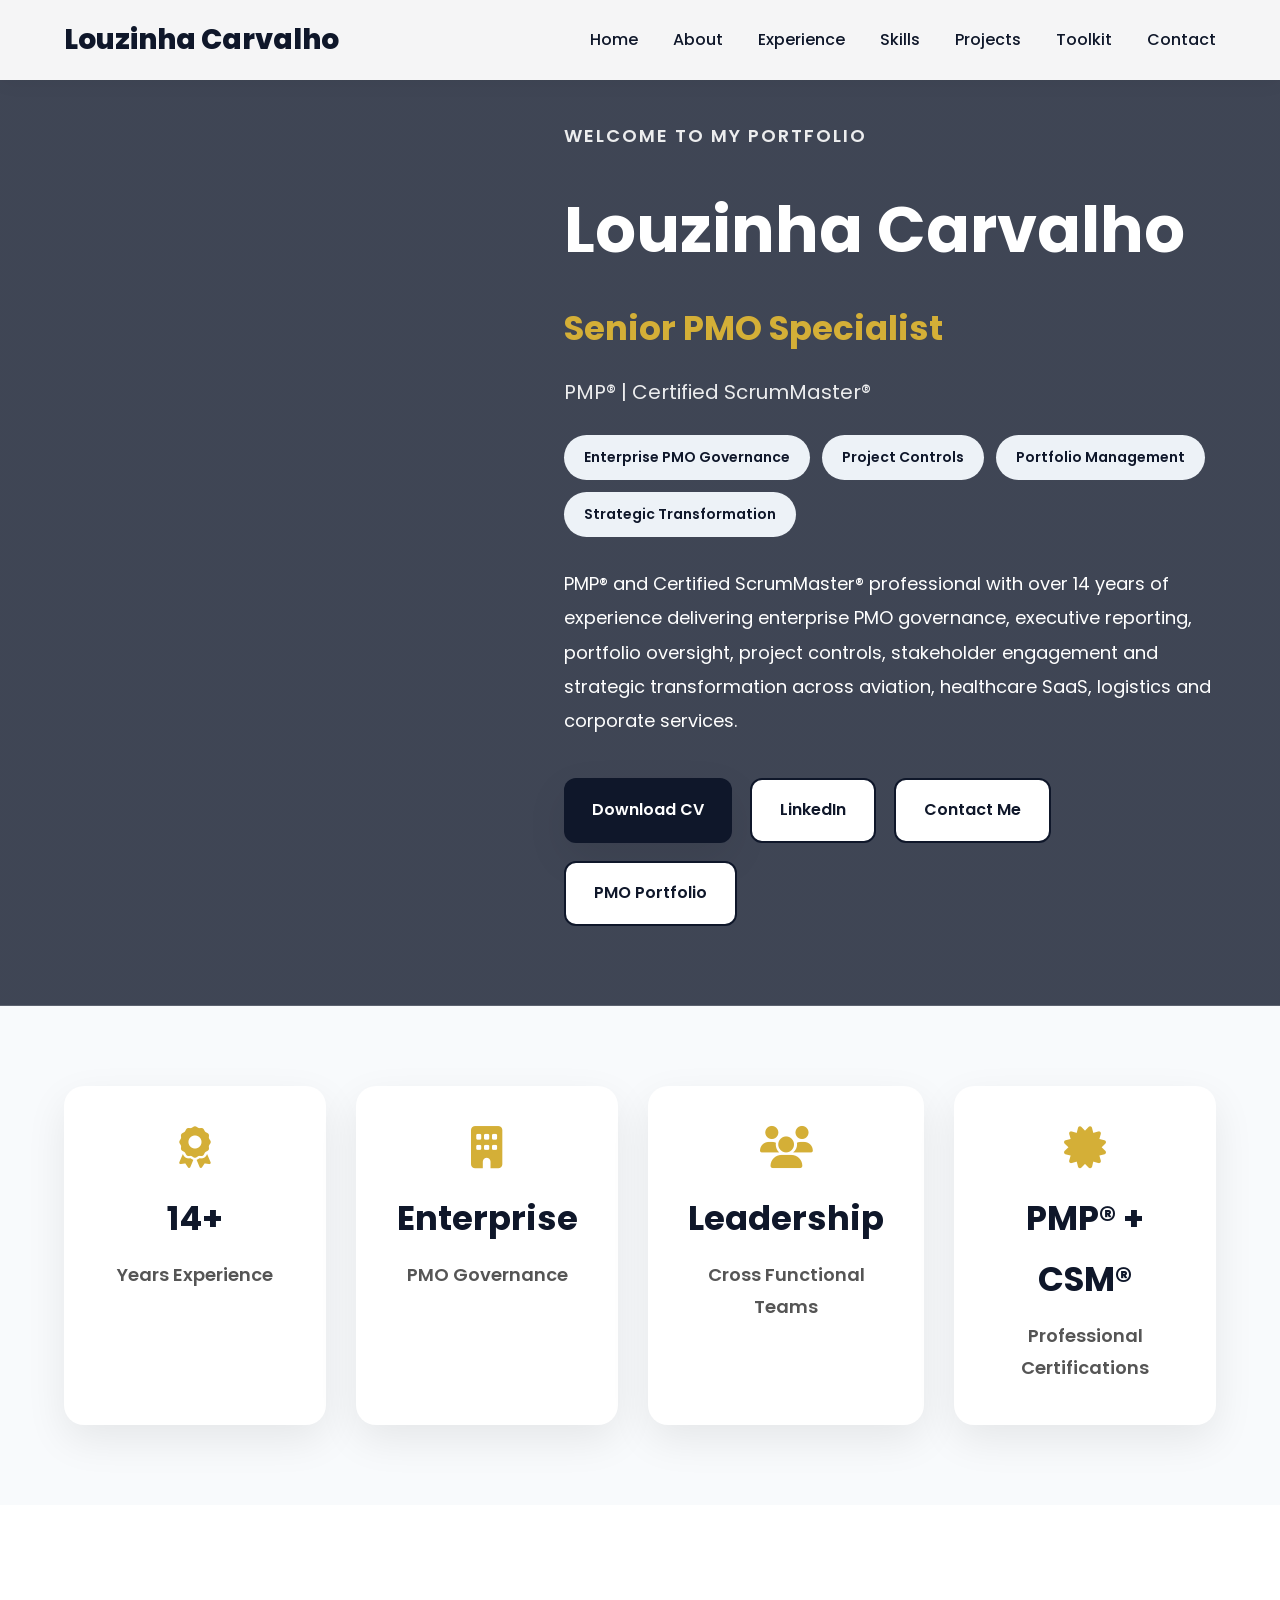
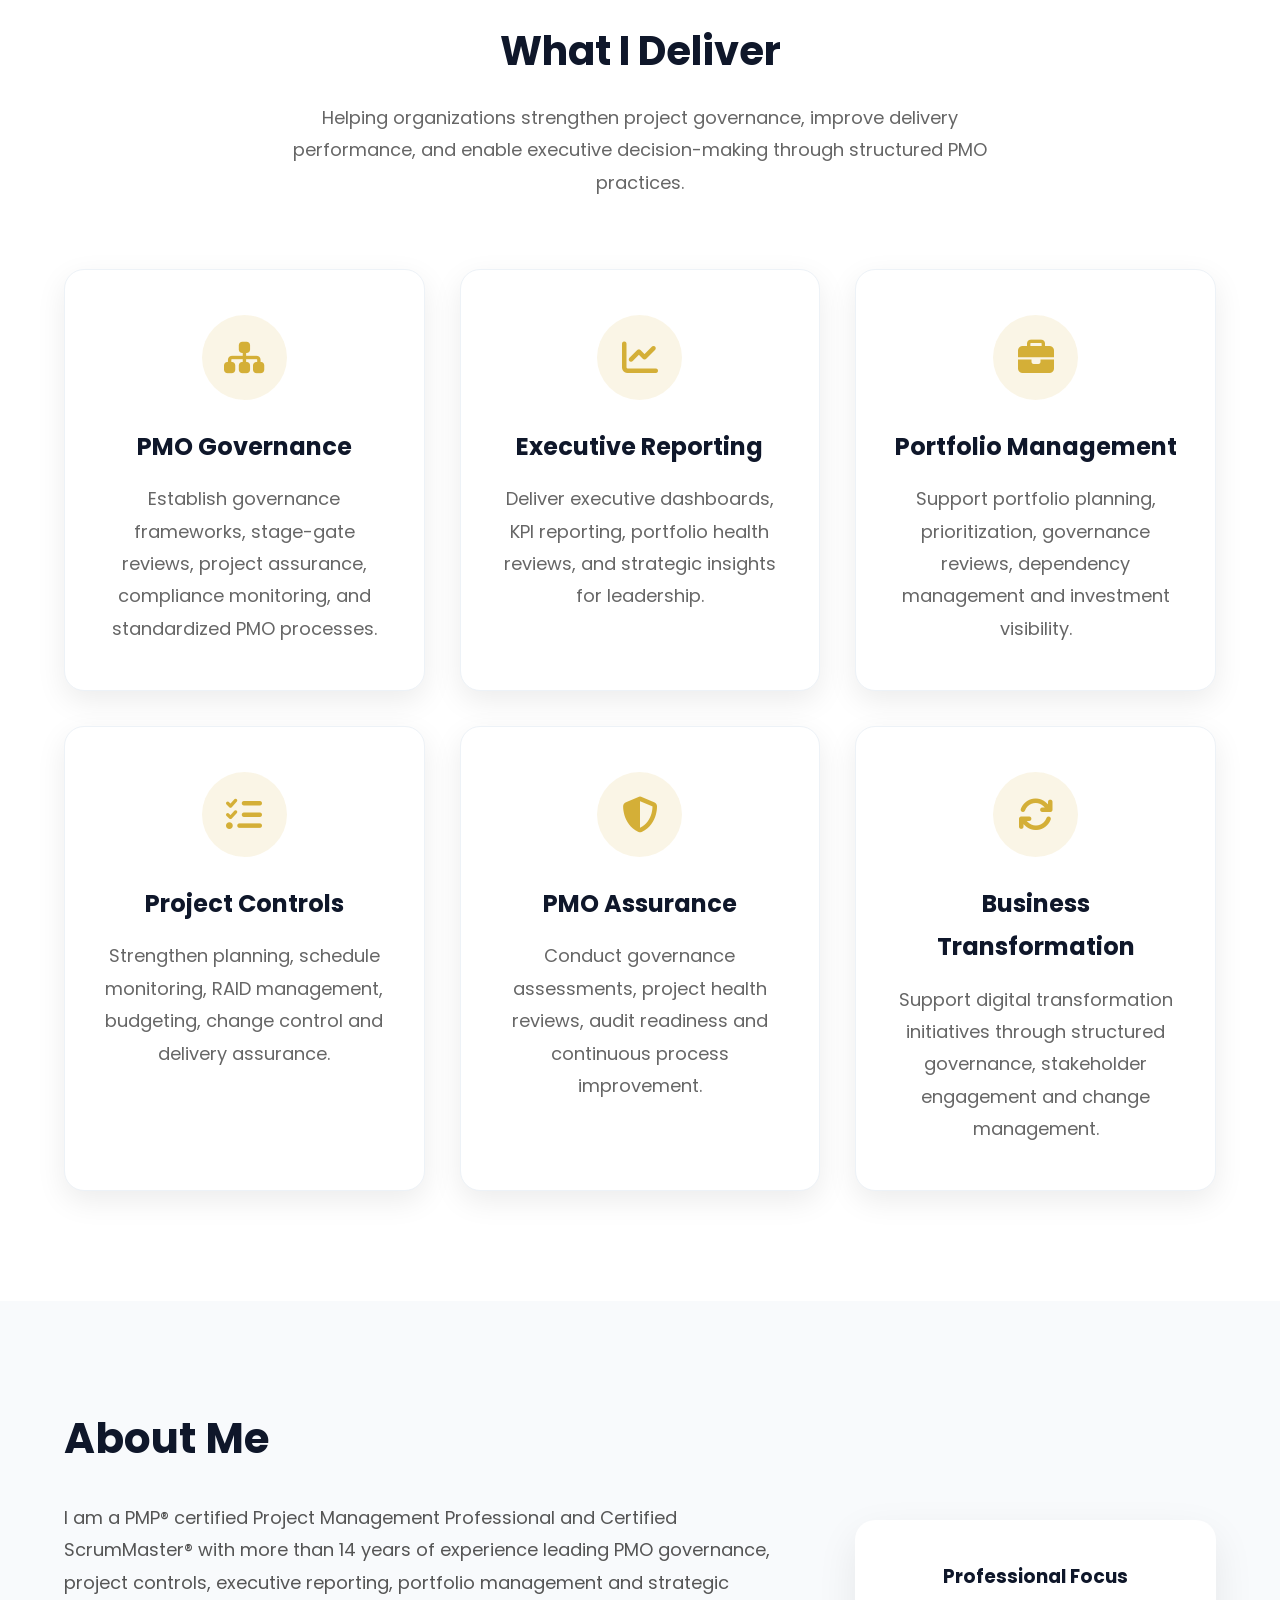
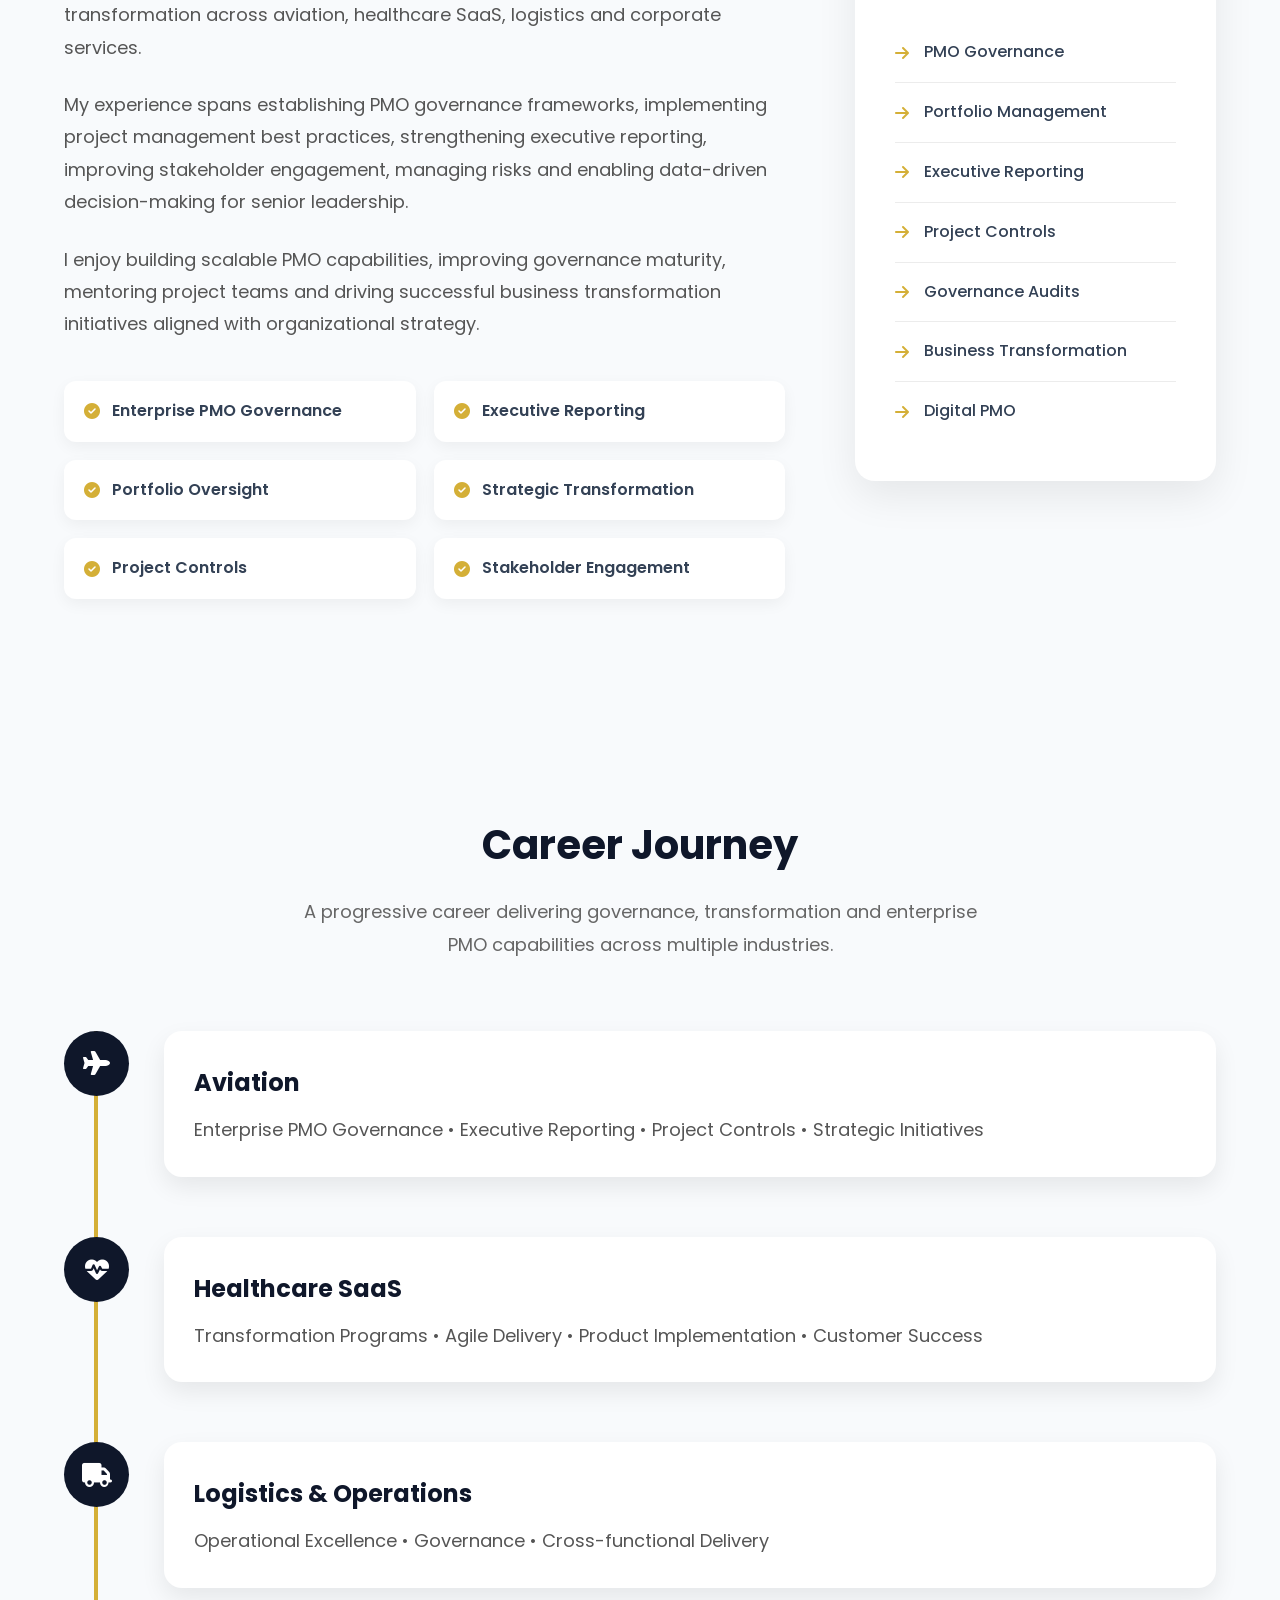
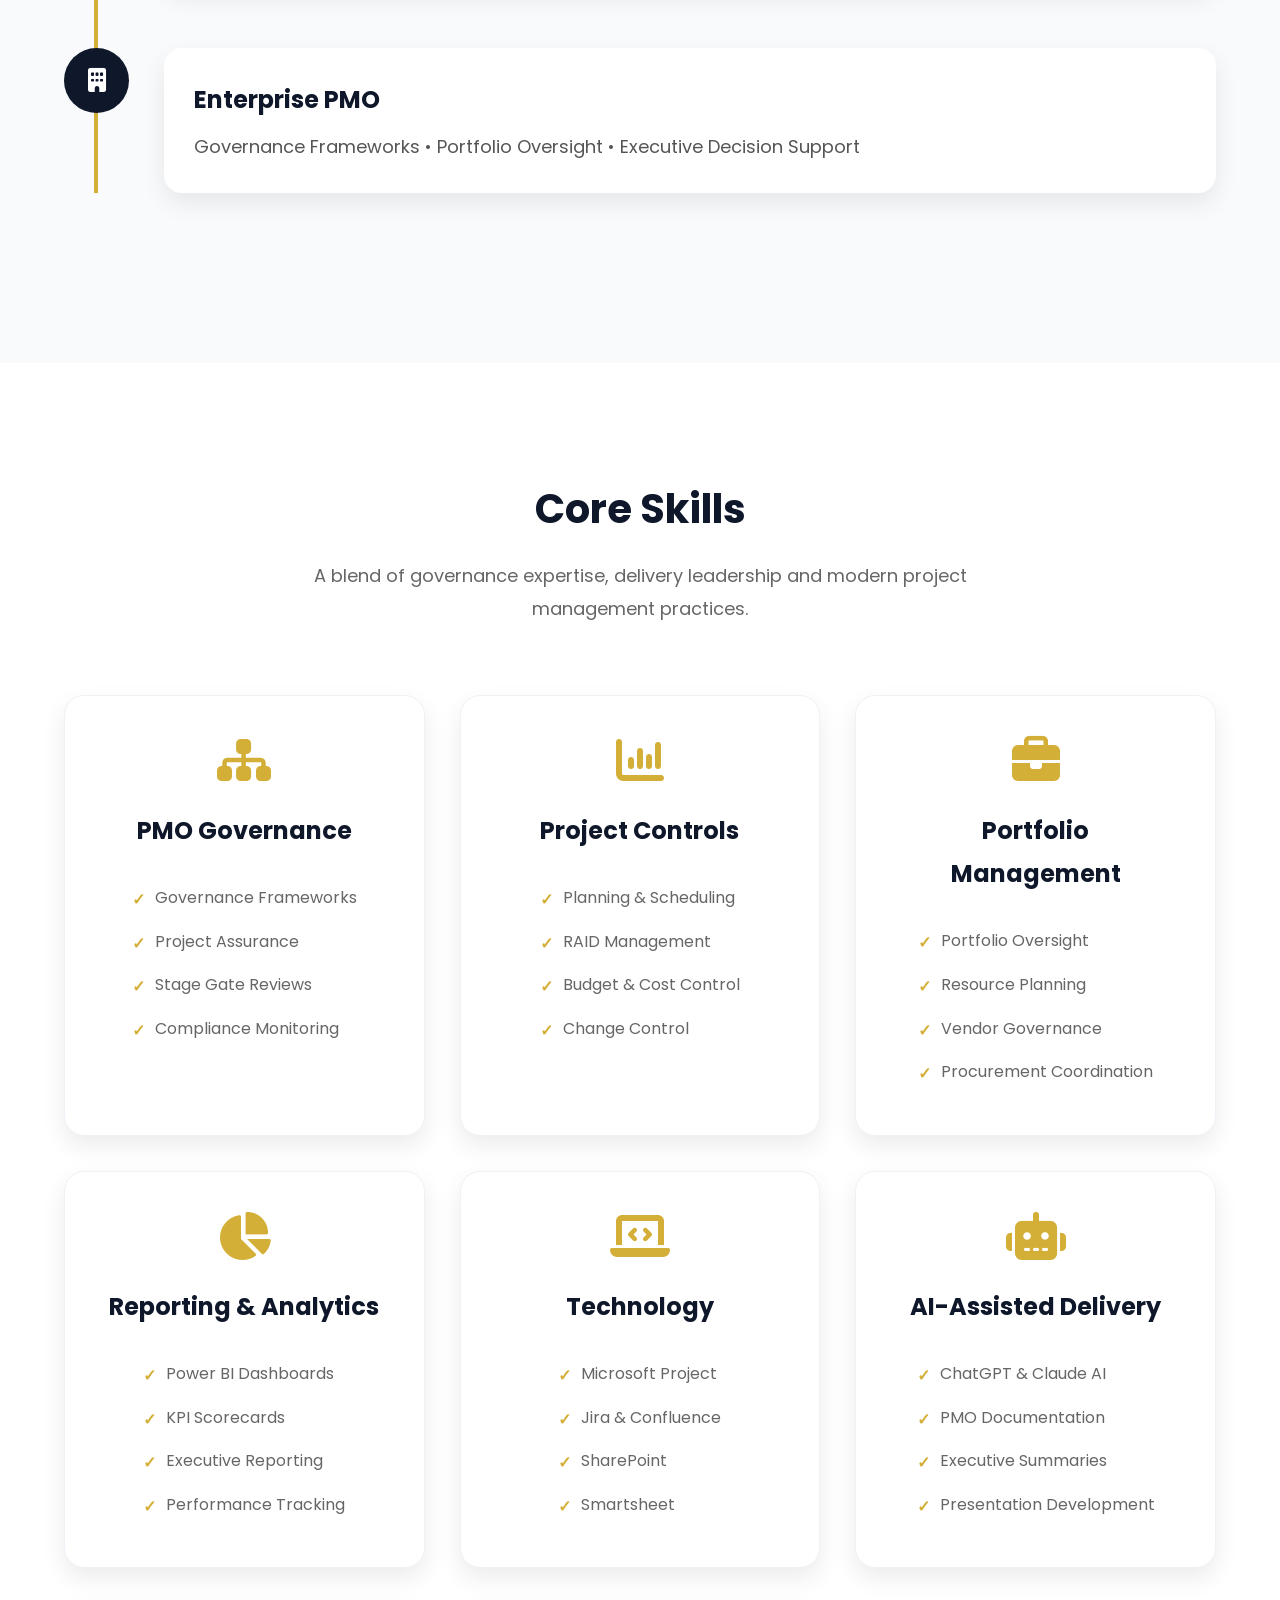
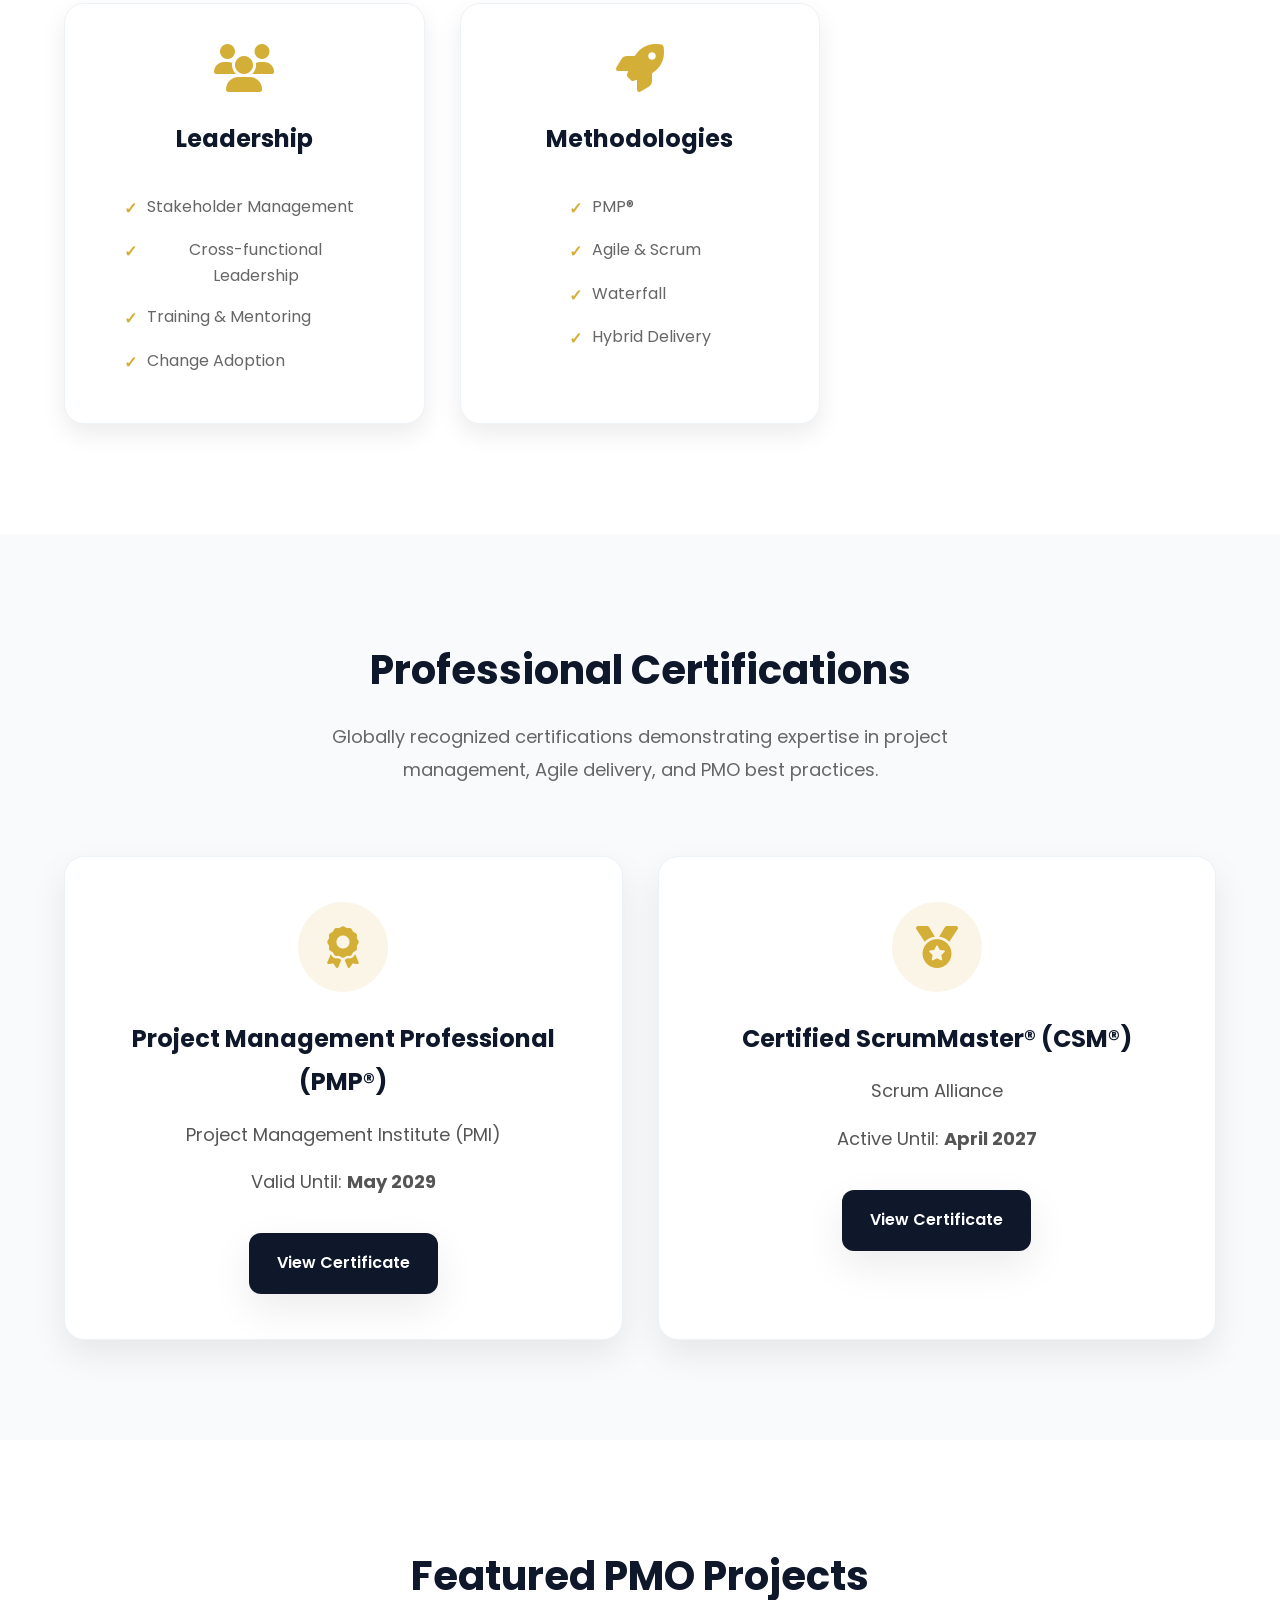
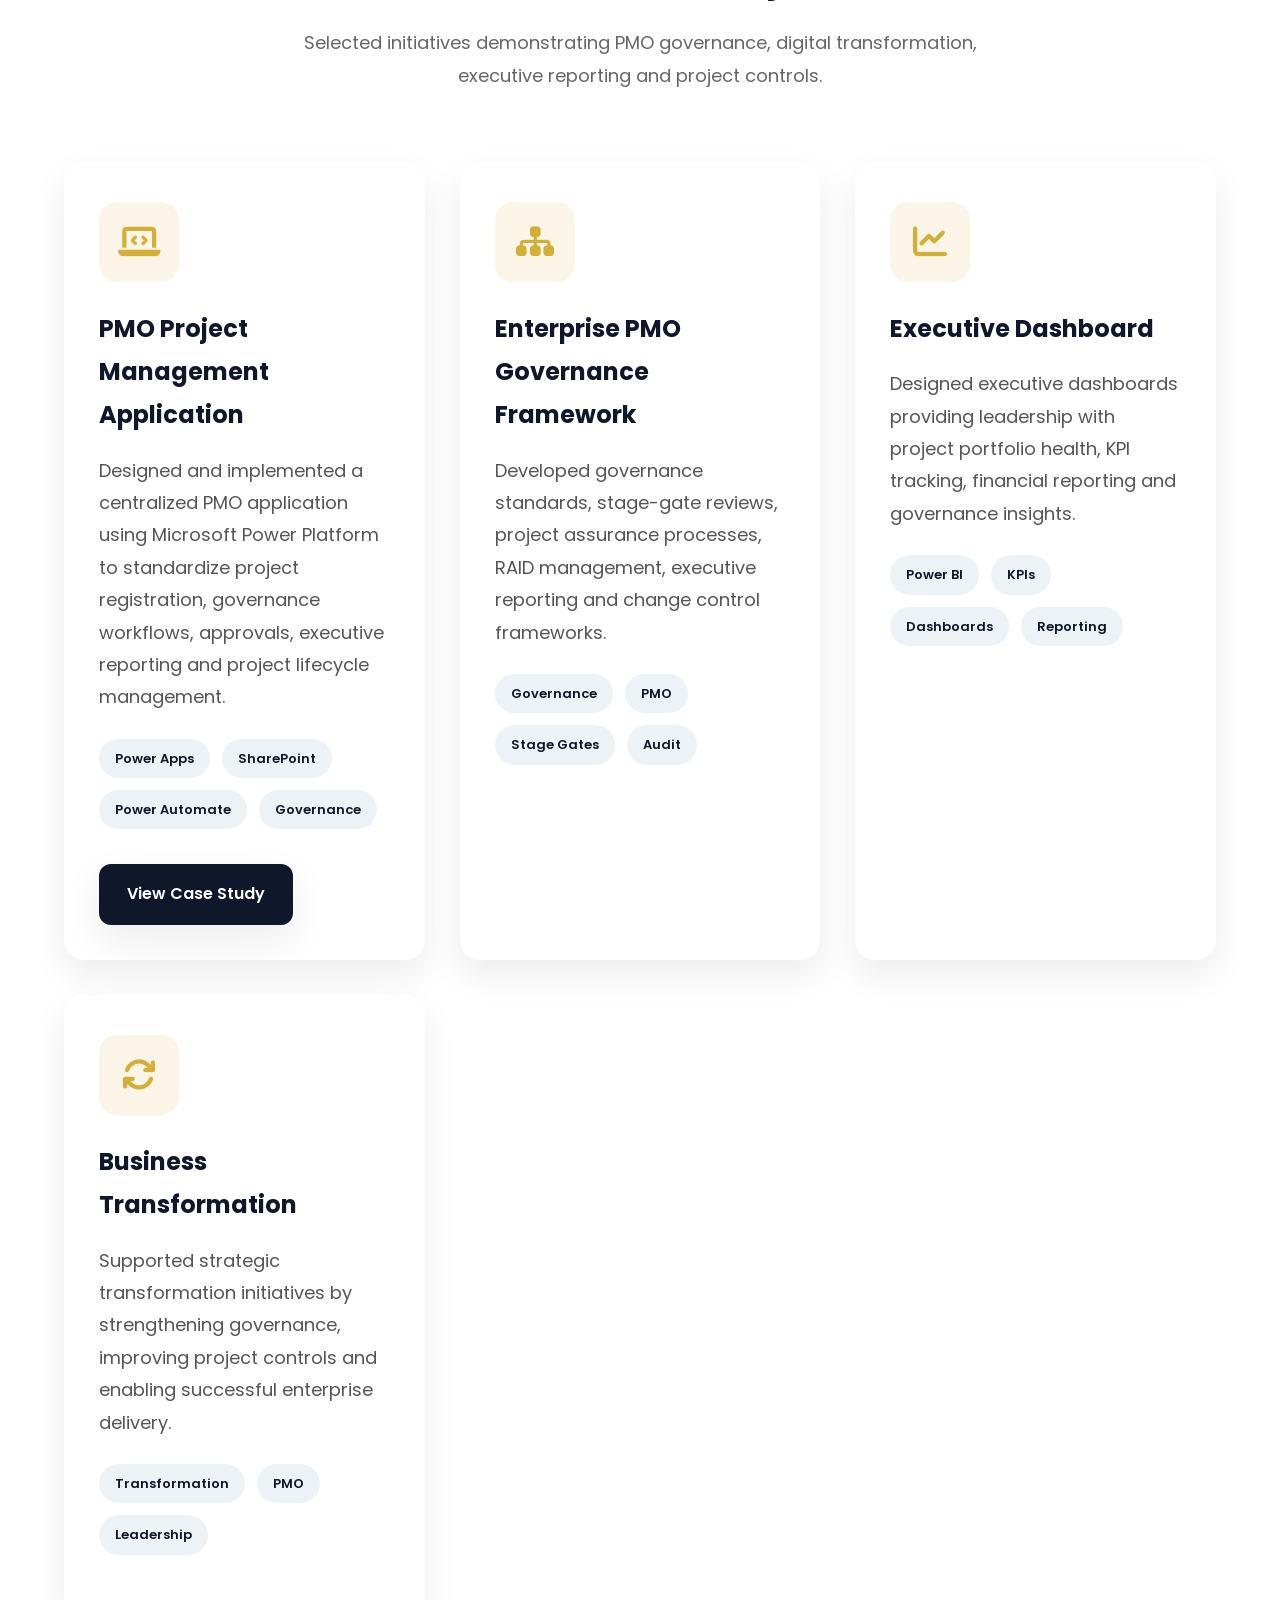
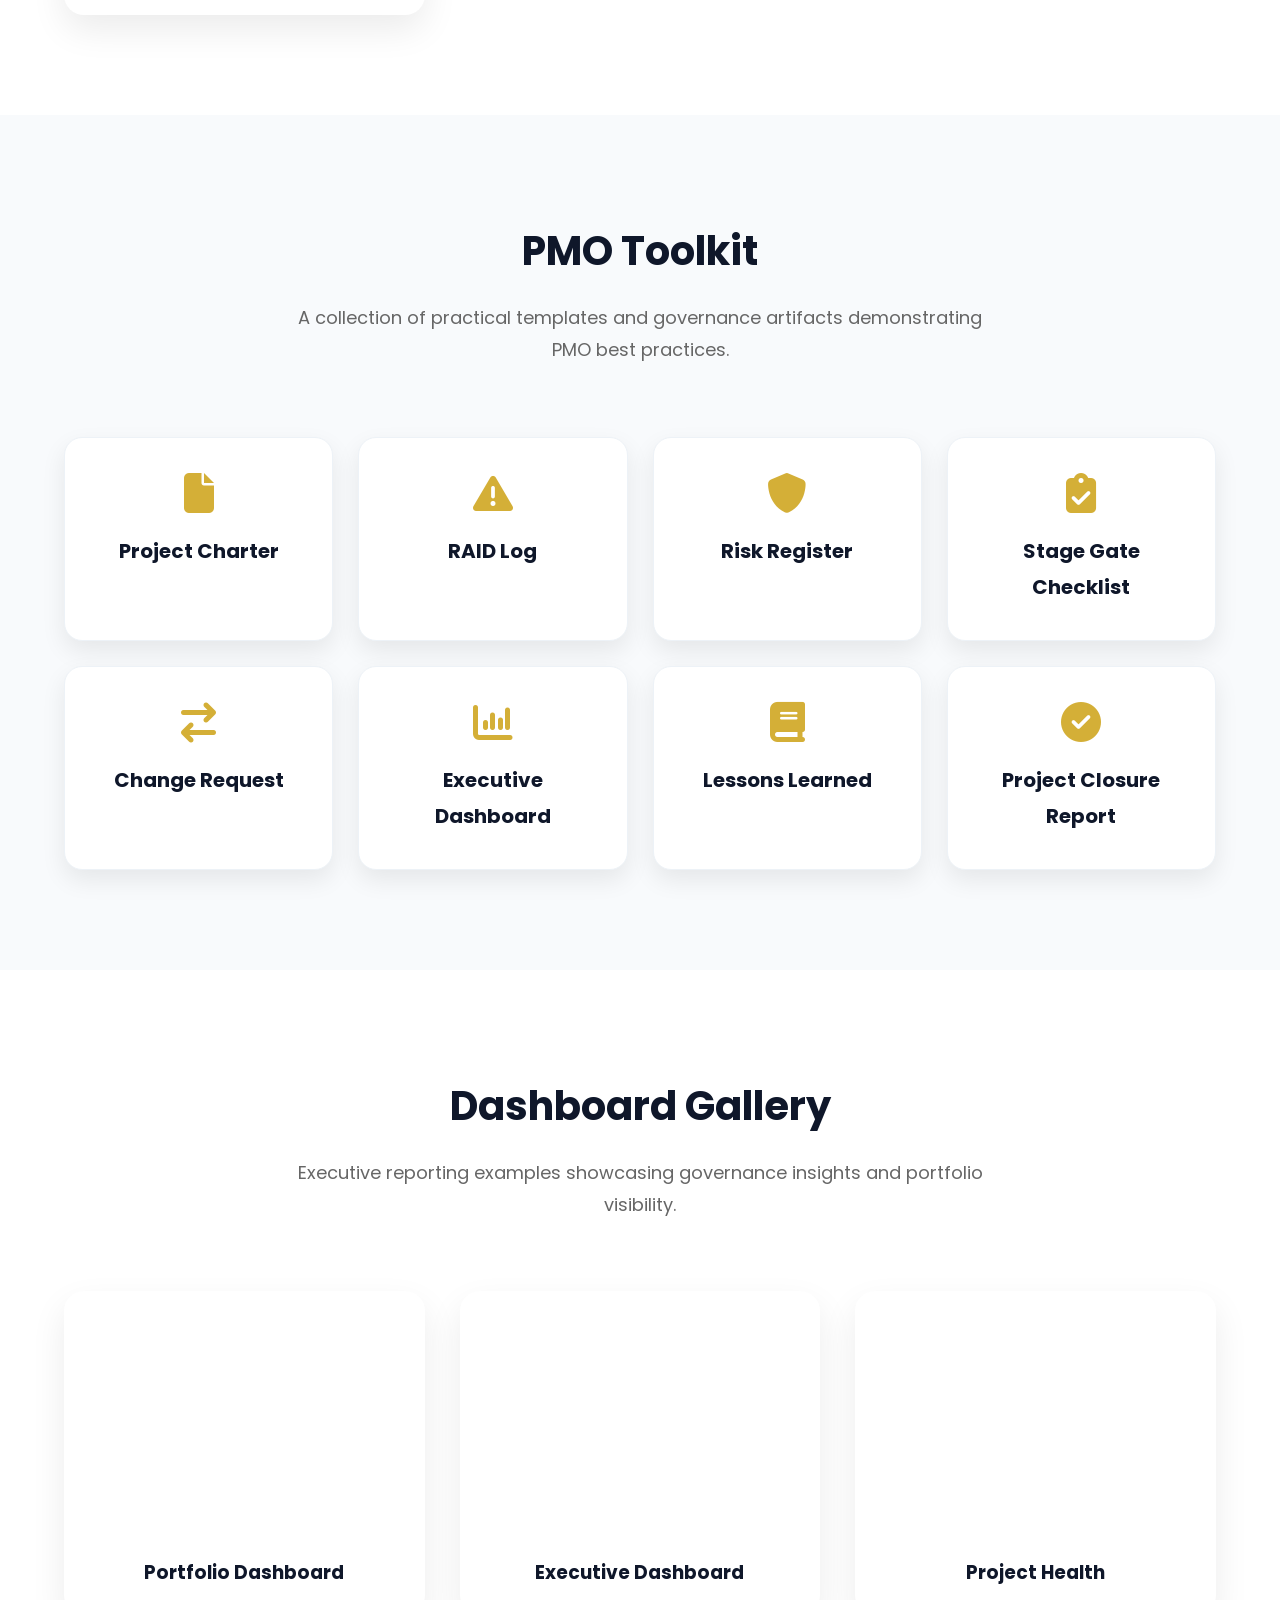
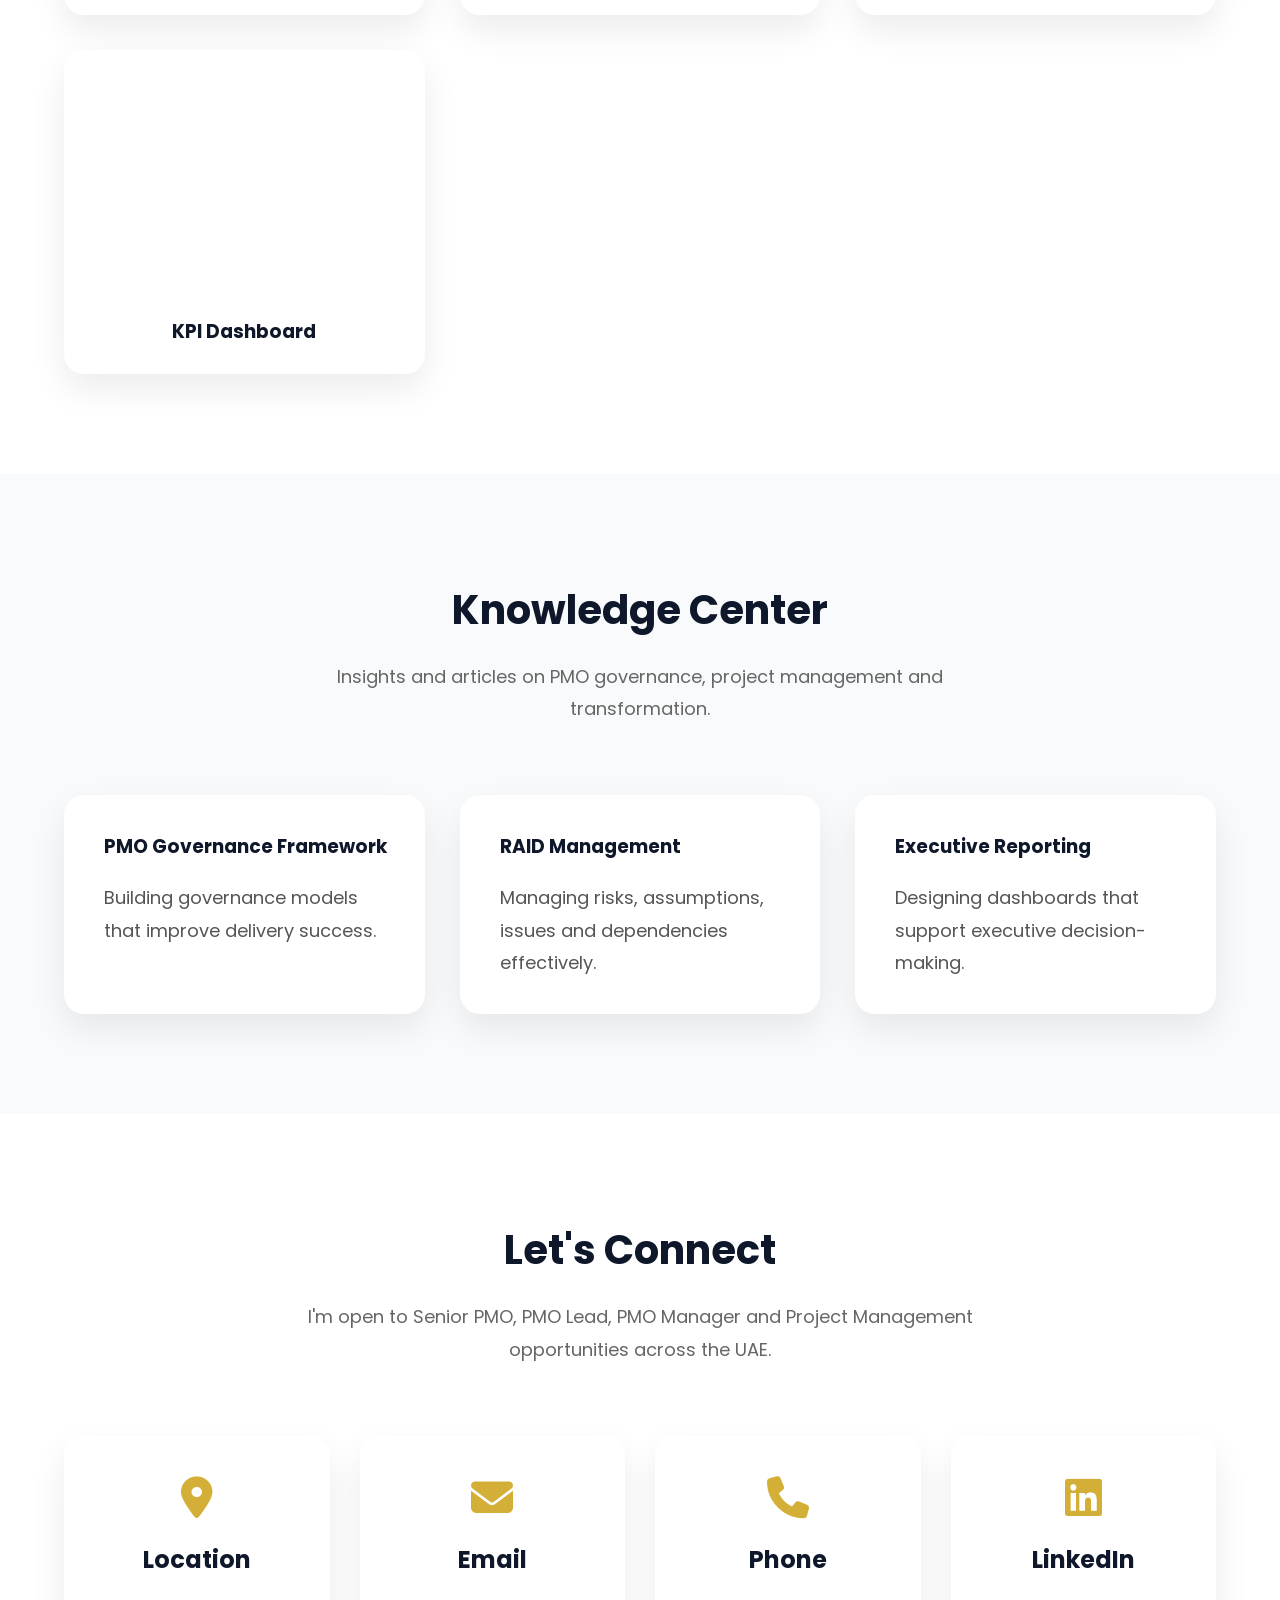
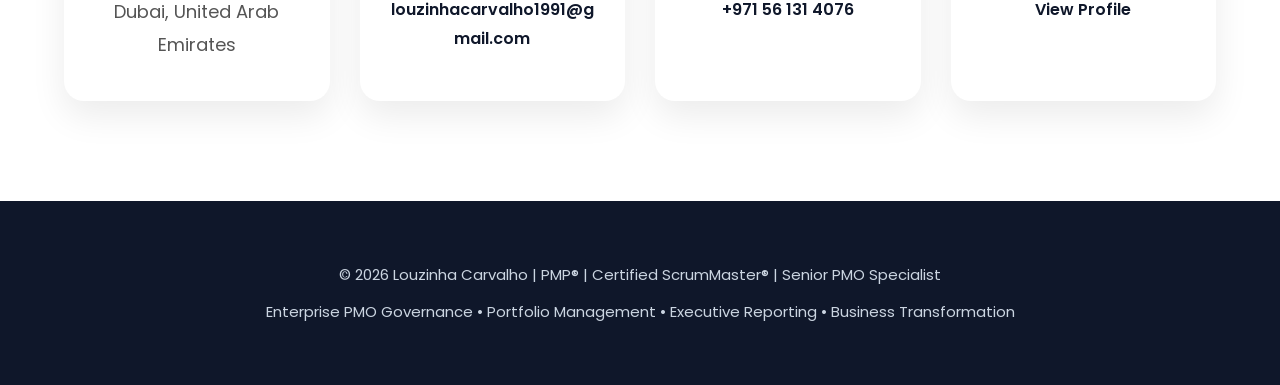
==== commit 518181a5: "Update index.html" ====
--- a/index.html
+++ b/index.html
@@ -608,100 +608,113 @@
 
         <div class="skills-grid">
 
-            <!-- PMO Governance -->
-            <div class="skill-card">
-                <i class="fa-solid fa-sitemap"></i>
-                <h3>PMO Governance</h3>
-
-                <ul class="skill-list">
-                    <li>Governance Frameworks</li>
-                    <li>Stage Gates</li>
-                    <li>Project Assurance</li>
-                    <li>Compliance</li>
-                </ul>
-            </div>
-
-            <!-- Project Controls -->
-            <div class="skill-card">
-                <i class="fa-solid fa-chart-column"></i>
-                <h3>Project Controls</h3>
-
-                <ul class="skill-list">
-                    <li>Planning & Scheduling</li>
-                    <li>RAID Management</li>
-                    <li>Cost Control</li>
-                    <li>Change Management</li>
-                </ul>
-            </div>
-
-            <!-- Executive Reporting -->
-            <div class="skill-card">
-                <i class="fa-solid fa-chart-pie"></i>
-                <h3>Executive Reporting</h3>
-
-                <ul class="skill-list">
-                    <li>Power BI Dashboards</li>
-                    <li>KPI Reporting</li>
-                    <li>Portfolio Reporting</li>
-                    <li>Steering Committees</li>
-                </ul>
-            </div>
-
-            <!-- Leadership -->
-            <div class="skill-card">
-                <i class="fa-solid fa-users"></i>
-                <h3>Leadership</h3>
-
-                <ul class="skill-list">
-                    <li>Stakeholder Engagement</li>
-                    <li>Cross-functional Teams</li>
-                    <li>Communication</li>
-                    <li>Coaching & Mentoring</li>
-                </ul>
-            </div>
-
-            <!-- Technology -->
-            <div class="skill-card">
-                <i class="fa-solid fa-laptop-code"></i>
-                <h3>Technology</h3>
-
-                <ul class="skill-list">
-                    <li>Microsoft Project</li>
-                    <li>Jira & Confluence</li>
-                    <li>SharePoint</li>
-                    <li>Smartsheet & Power BI</li>
-                </ul>
-            </div>
-
-            <!-- AI-Assisted PMO -->
+           <!-- PMO Governance -->
+<div class="skill-card">
+    <i class="fa-solid fa-sitemap"></i>
+    <h3>PMO Governance</h3>
+
+    <ul class="skill-list">
+        <li>Governance Frameworks</li>
+        <li>Project Assurance</li>
+        <li>Stage Gate Reviews</li>
+        <li>Compliance Monitoring</li>
+    </ul>
+</div>
+
+<!-- Project Controls -->
+<div class="skill-card">
+    <i class="fa-solid fa-chart-column"></i>
+    <h3>Project Controls</h3>
+
+    <ul class="skill-list">
+        <li>Planning & Scheduling</li>
+        <li>RAID Management</li>
+        <li>Budget & Cost Control</li>
+        <li>Change Control</li>
+    </ul>
+</div>
+
+<!-- Portfolio Management -->
+<div class="skill-card">
+    <i class="fa-solid fa-briefcase"></i>
+    <h3>Portfolio Management</h3>
+
+    <ul class="skill-list">
+        <li>Portfolio Oversight</li>
+        <li>Resource Planning</li>
+        <li>Vendor Governance</li>
+        <li>Procurement Coordination</li>
+    </ul>
+</div>
+
+<!-- Executive Reporting -->
+<div class="skill-card">
+    <i class="fa-solid fa-chart-pie"></i>
+    <h3>Reporting & Analytics</h3>
+
+    <ul class="skill-list">
+        <li>Power BI Dashboards</li>
+        <li>KPI Scorecards</li>
+        <li>Executive Reporting</li>
+        <li>Performance Tracking</li>
+    </ul>
+</div>
+
+<!-- Technology -->
+<div class="skill-card">
+    <i class="fa-solid fa-laptop-code"></i>
+    <h3>Technology</h3>
+
+    <ul class="skill-list">
+        <li>Microsoft Project</li>
+        <li>Jira & Confluence</li>
+        <li>SharePoint</li>
+        <li>Smartsheet</li>
+    </ul>
+</div>
+
+<!-- AI -->
 <div class="skill-card">
     <i class="fa-solid fa-robot"></i>
-    <h3>AI-Assisted PMO</h3>
+    <h3>AI-Assisted Delivery</h3>
 
     <ul class="skill-list">
         <li>ChatGPT & Claude AI</li>
-        <li>Project Documentation</li>
-        <li>Executive Reporting</li>
+        <li>PMO Documentation</li>
+        <li>Executive Summaries</li>
         <li>Presentation Development</li>
     </ul>
 </div>
+
+<!-- Leadership -->
+<div class="skill-card">
+    <i class="fa-solid fa-users"></i>
+    <h3>Leadership</h3>
+
+    <ul class="skill-list">
+        <li>Stakeholder Management</li>
+        <li>Cross-functional Leadership</li>
+        <li>Training & Mentoring</li>
+        <li>Change Adoption</li>
+    </ul>
+</div>
+
+<!-- Methodologies -->
+<div class="skill-card">
+    <i class="fa-solid fa-rocket"></i>
+    <h3>Methodologies</h3>
+
+    <ul class="skill-list">
+        <li>PMP®</li>
+        <li>Agile & Scrum</li>
+        <li>Waterfall</li>
+        <li>Hybrid Delivery</li>
+    </ul>
+</div>
             
-            <!-- Methodologies -->
-            <div class="skill-card">
-                <i class="fa-solid fa-rocket"></i>
-                <h3>Methodologies</h3>
-
-                <ul class="skill-list">
-                    <li>PMP®</li>
-                    <li>Agile & Scrum</li>
-                    <li>Waterfall</li>
-                    <li>Hybrid Delivery</li>
-                </ul>
-            </div>
-
-        </div>
-
-    </div>
+</div>
+
+</div>
 
 </section>
     
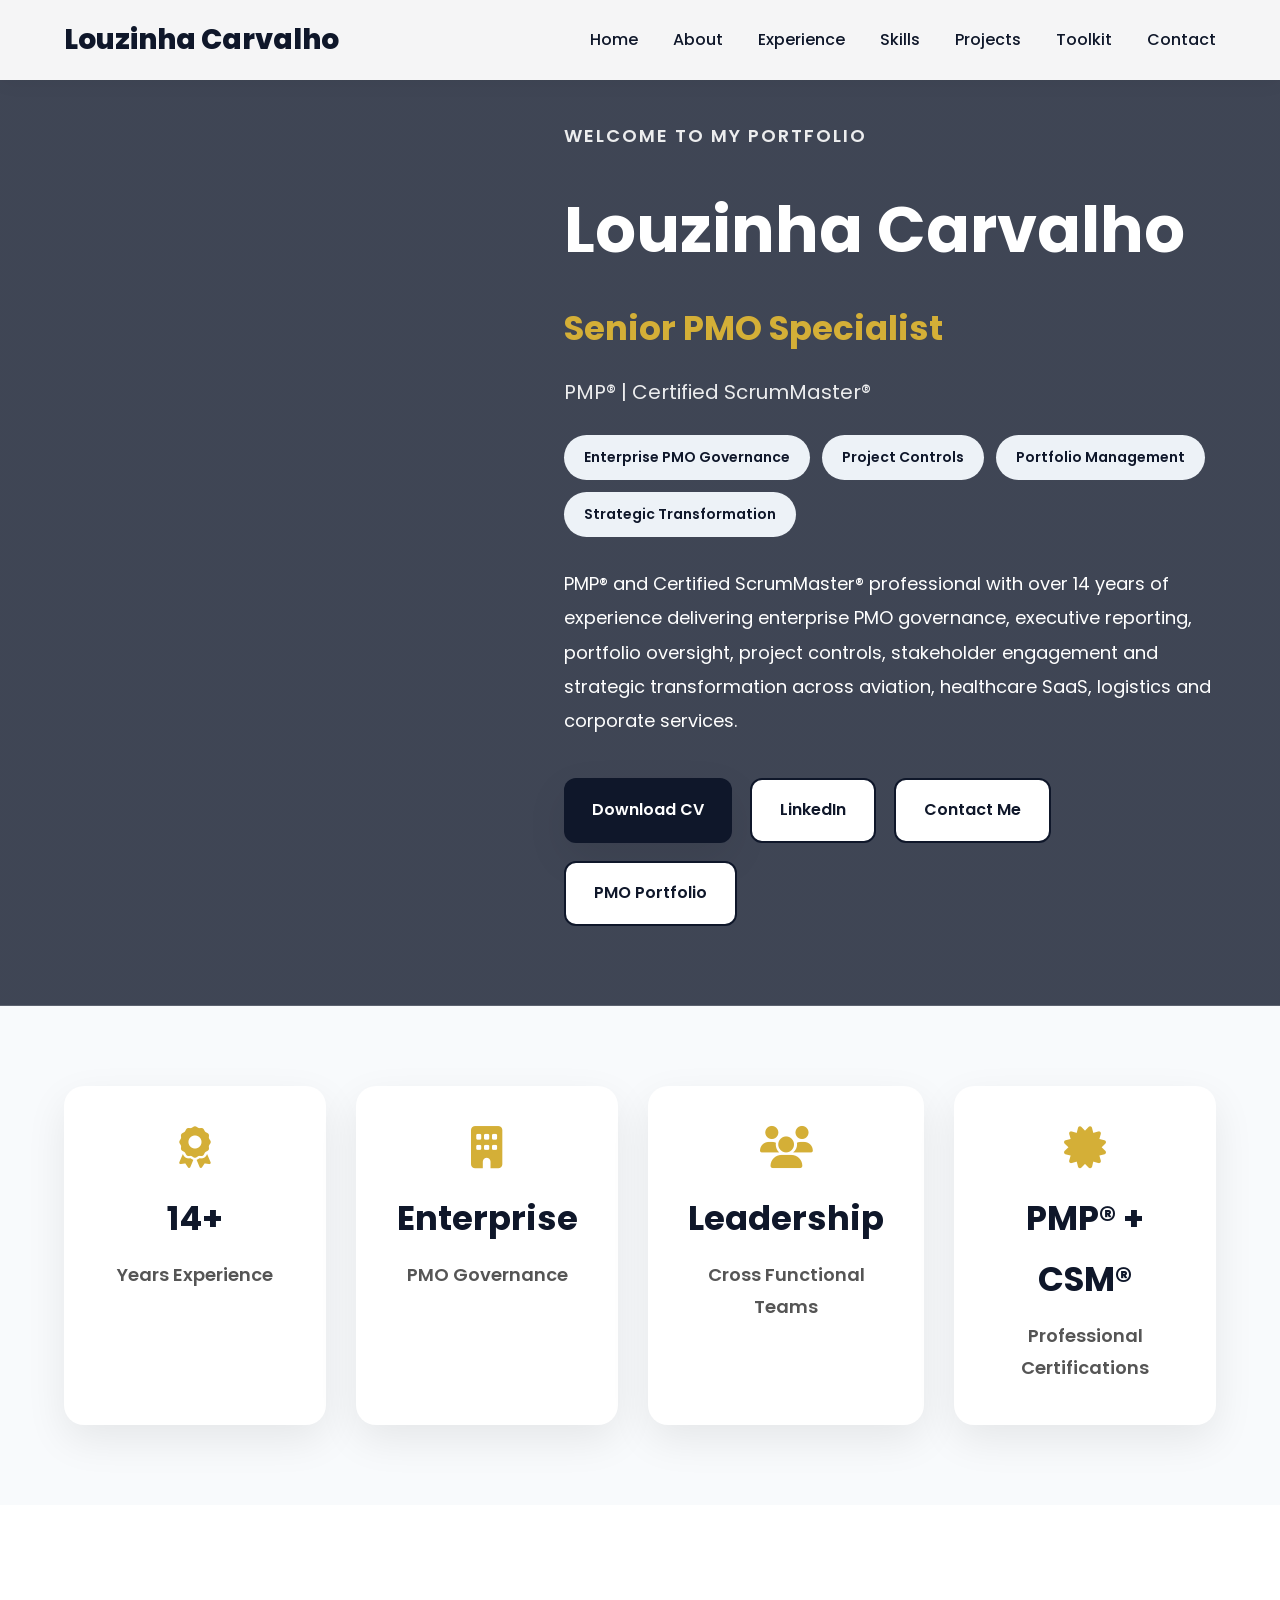
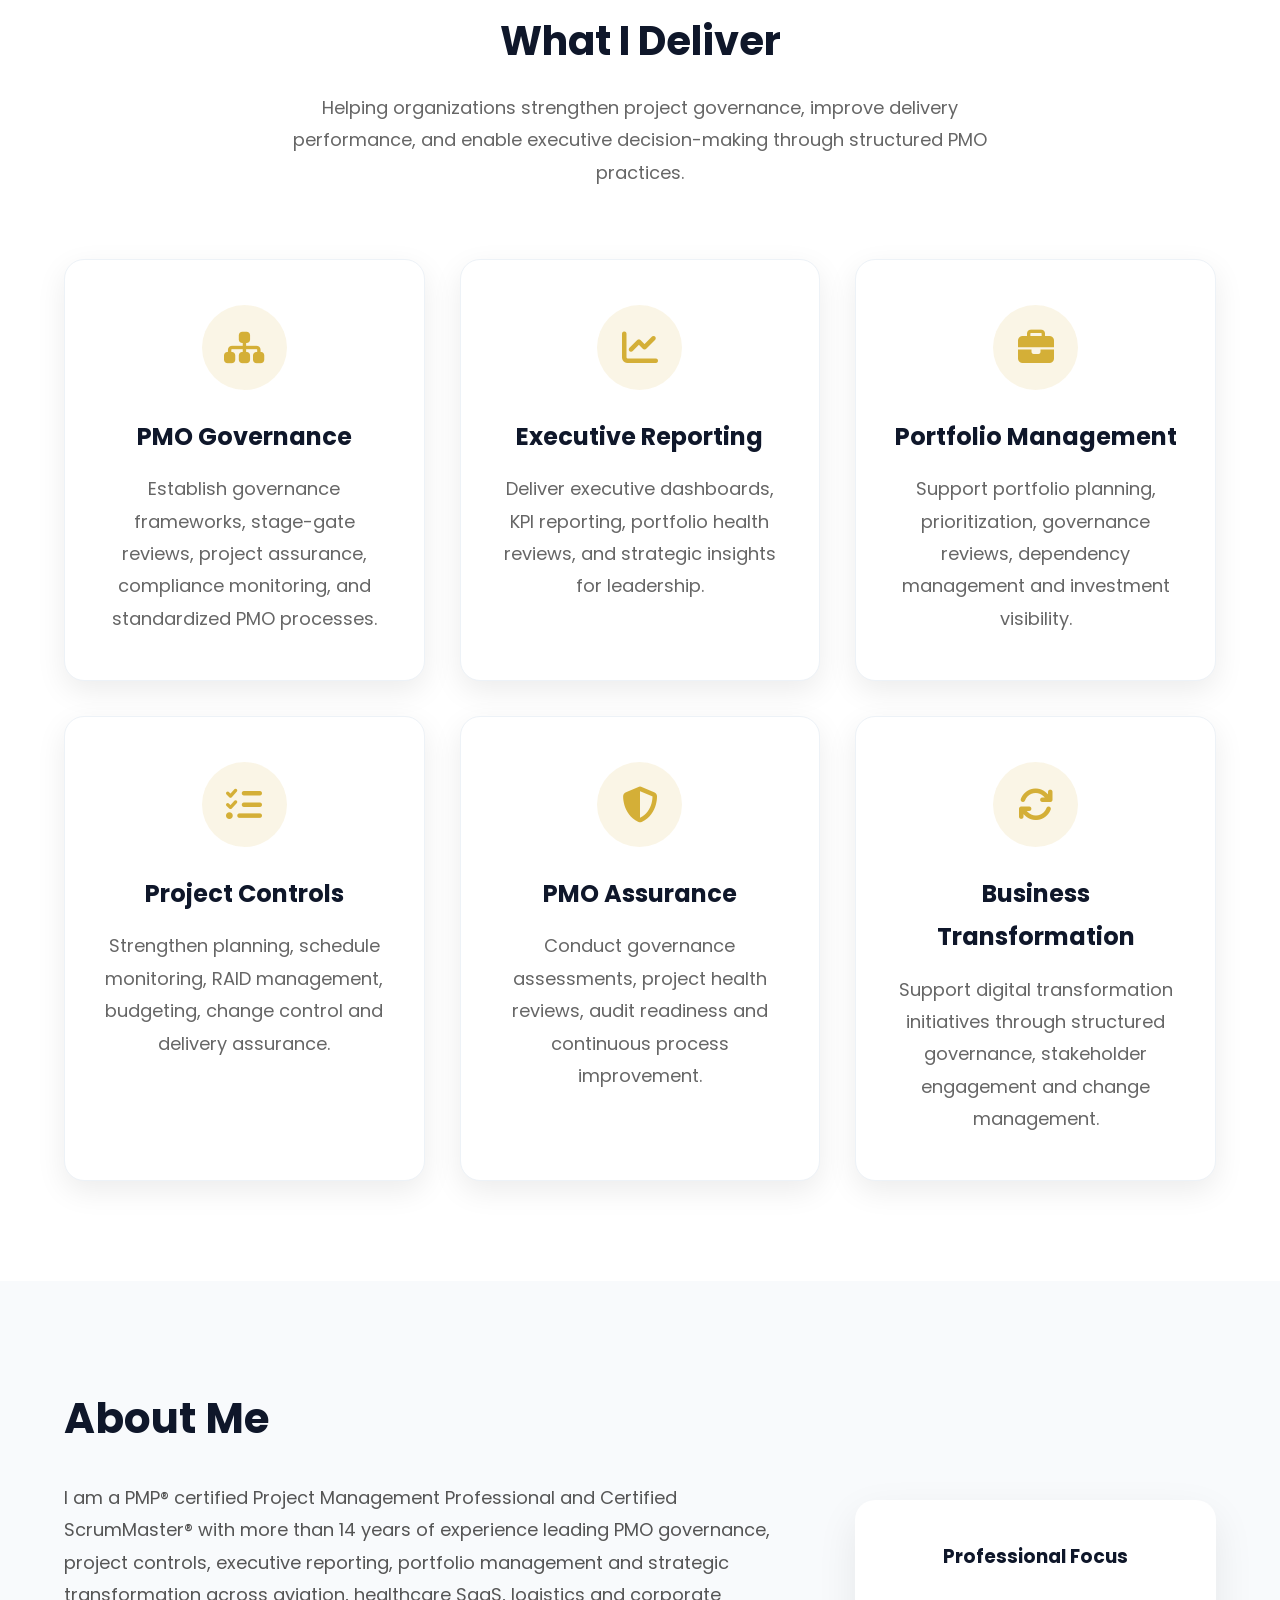
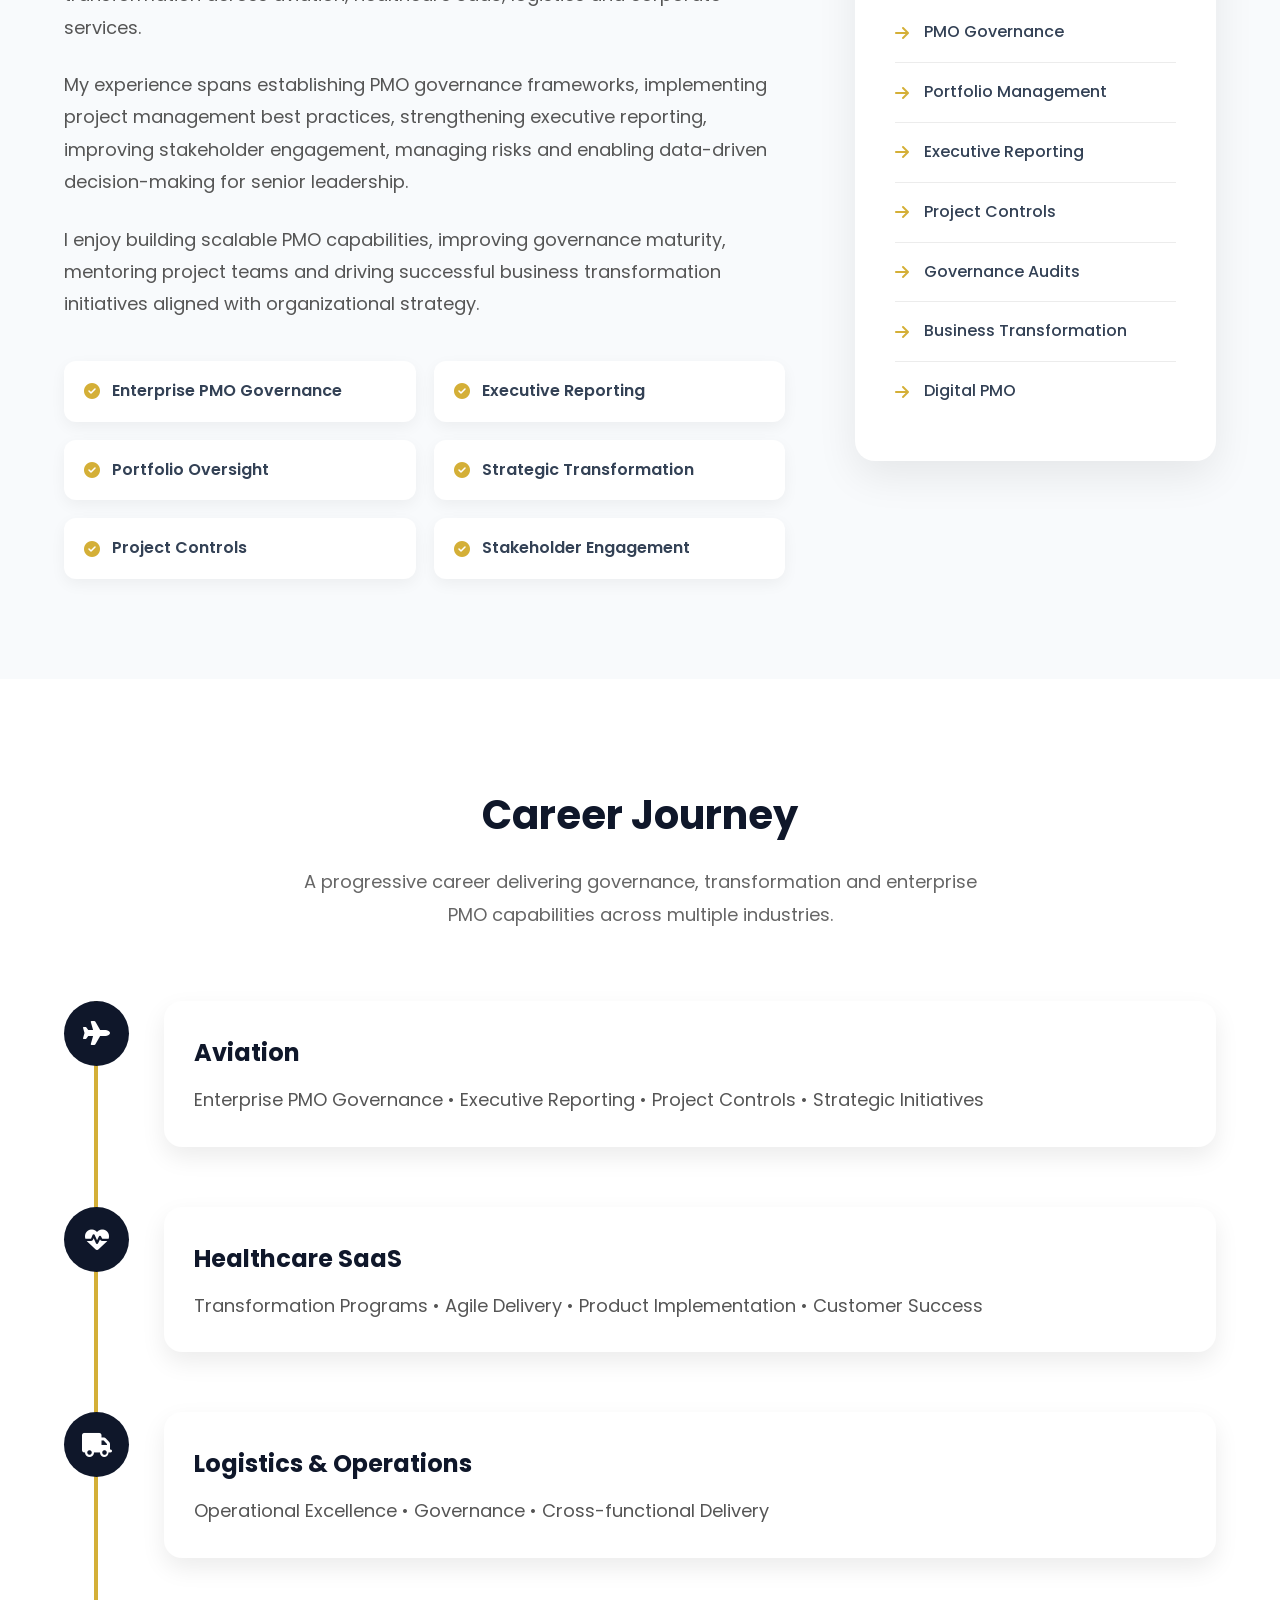
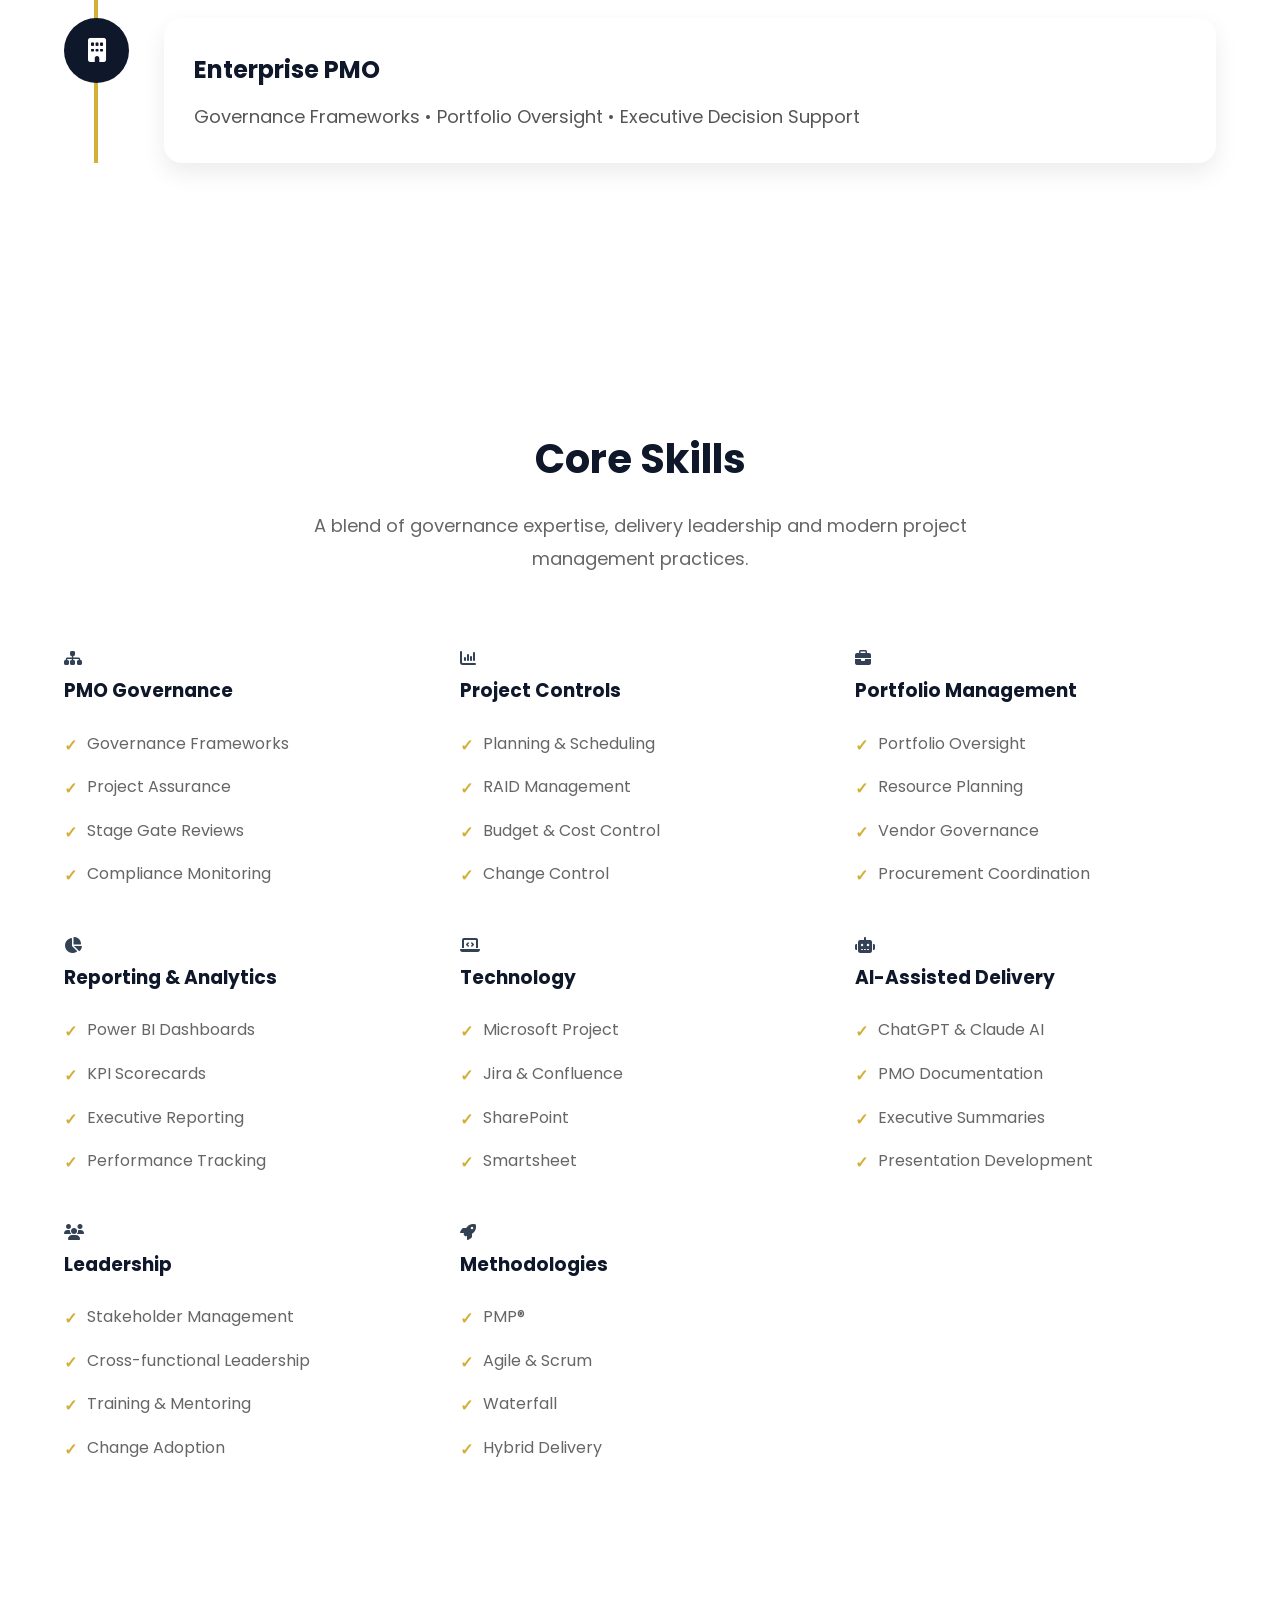
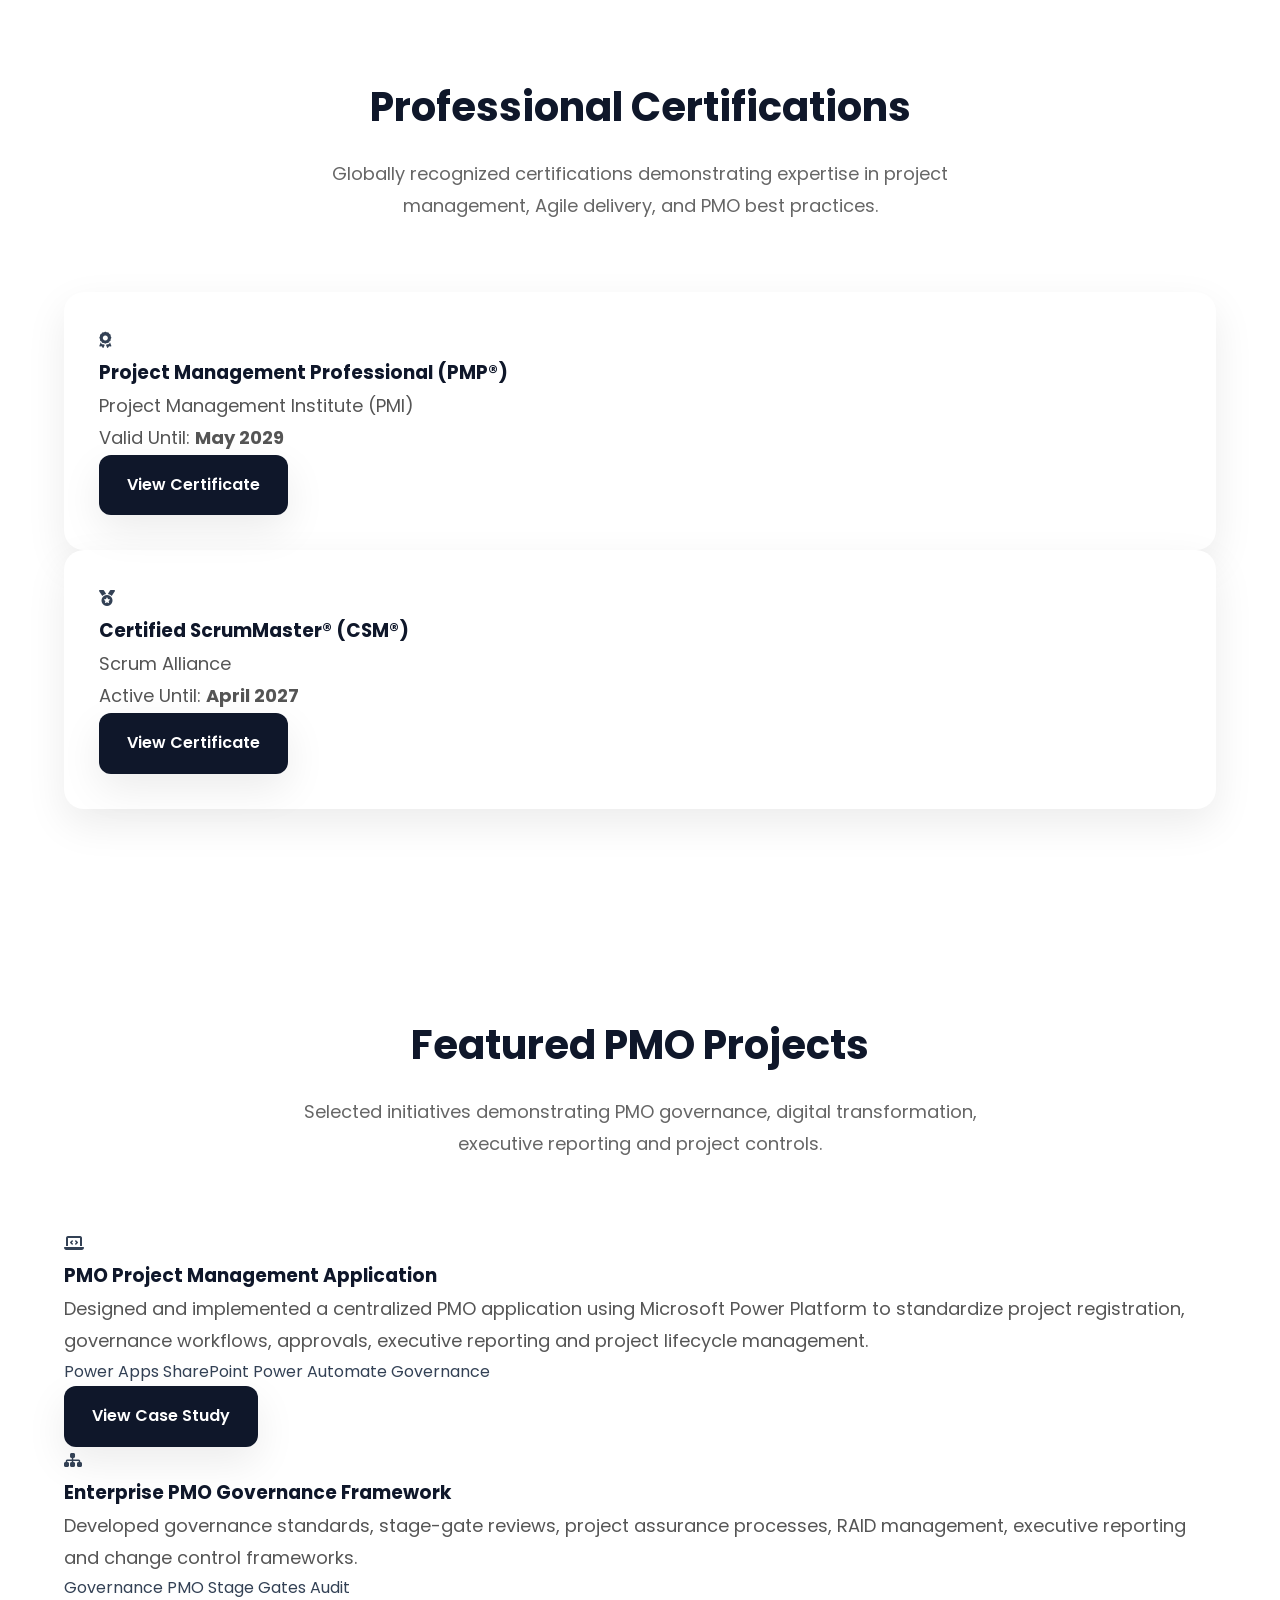
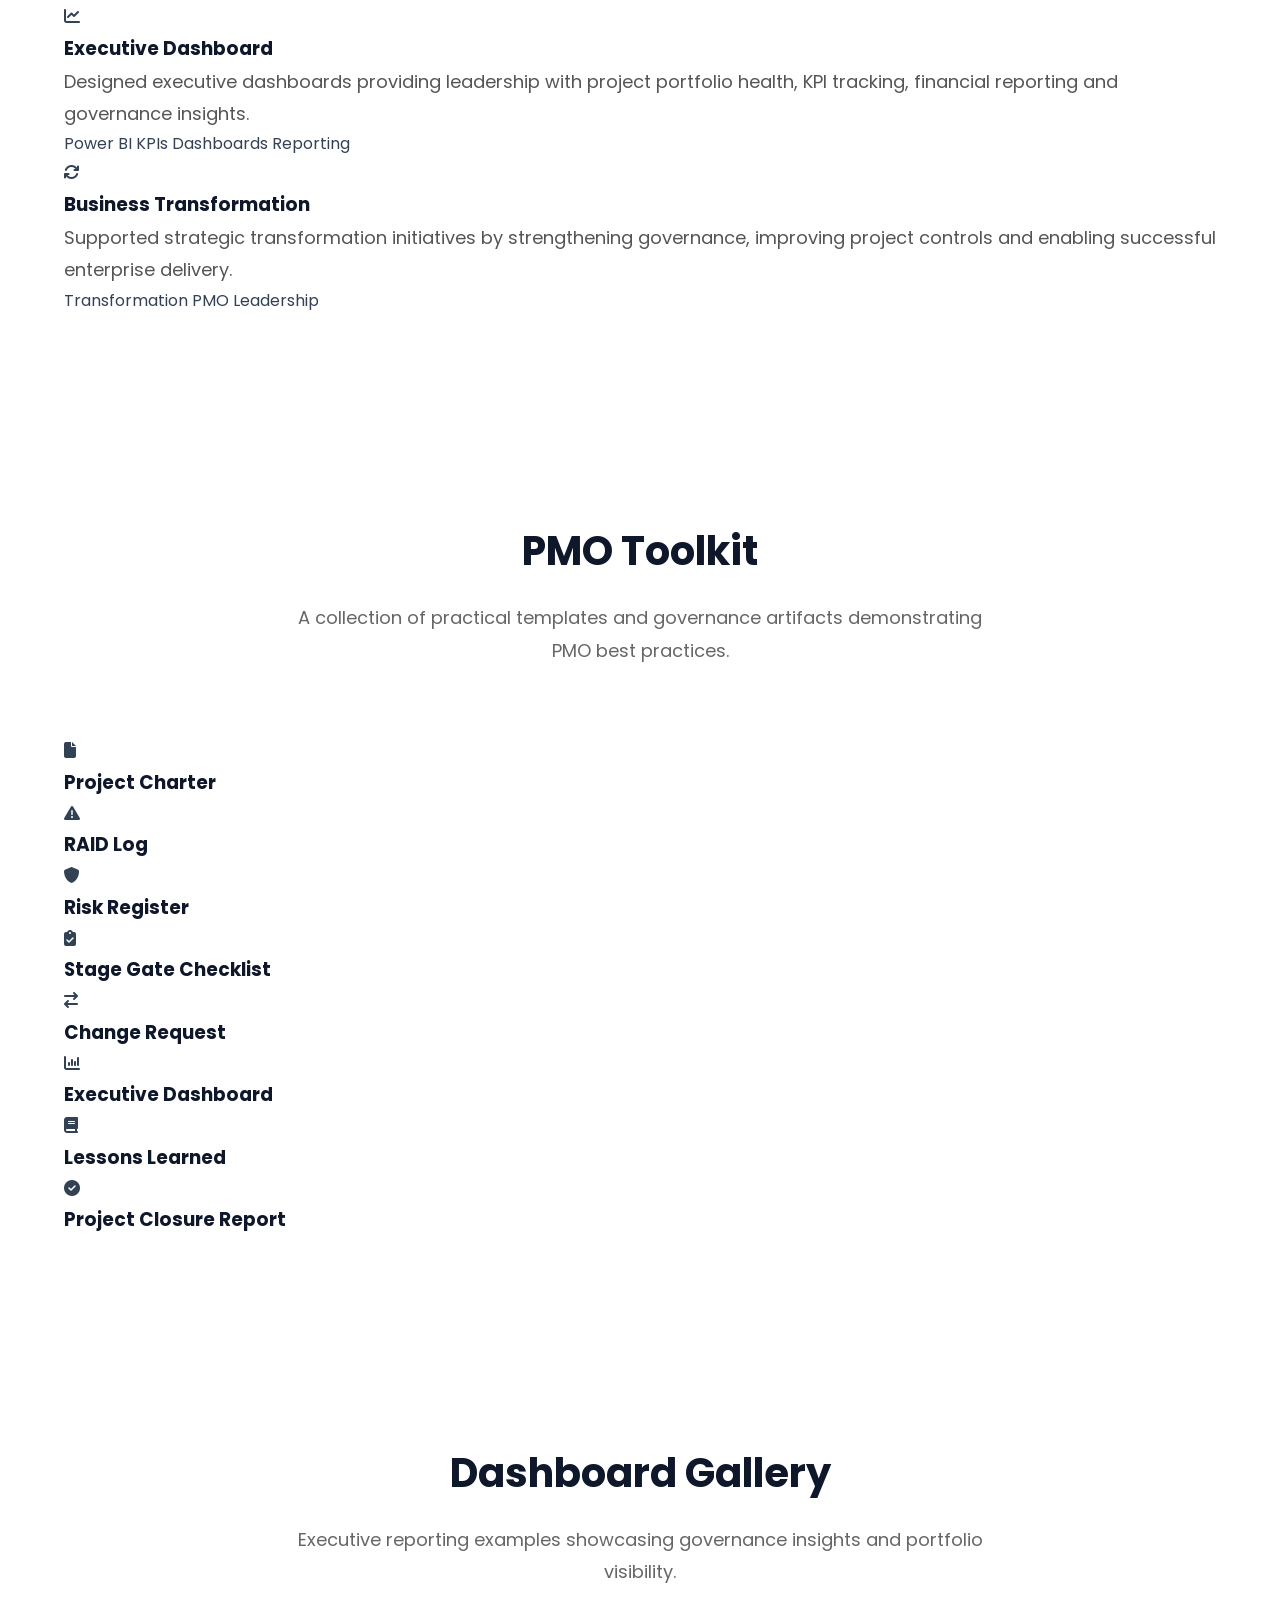
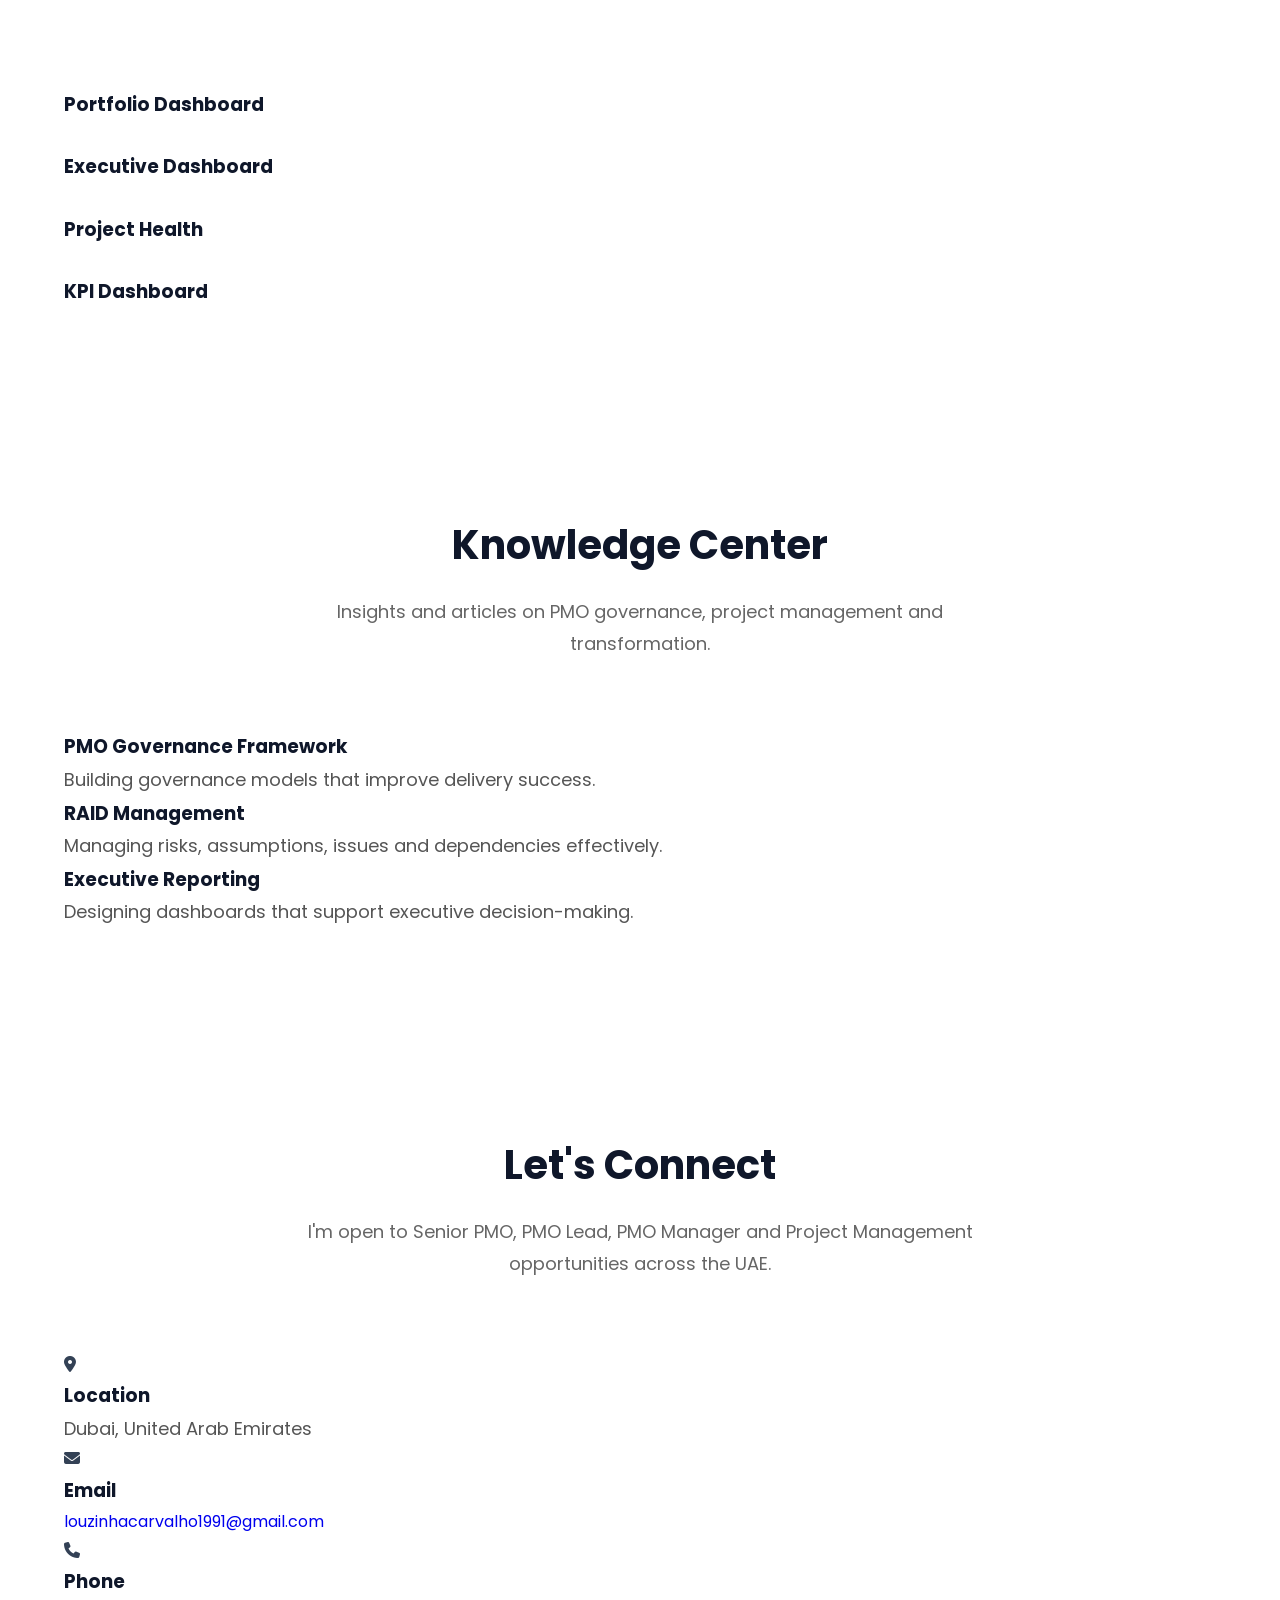
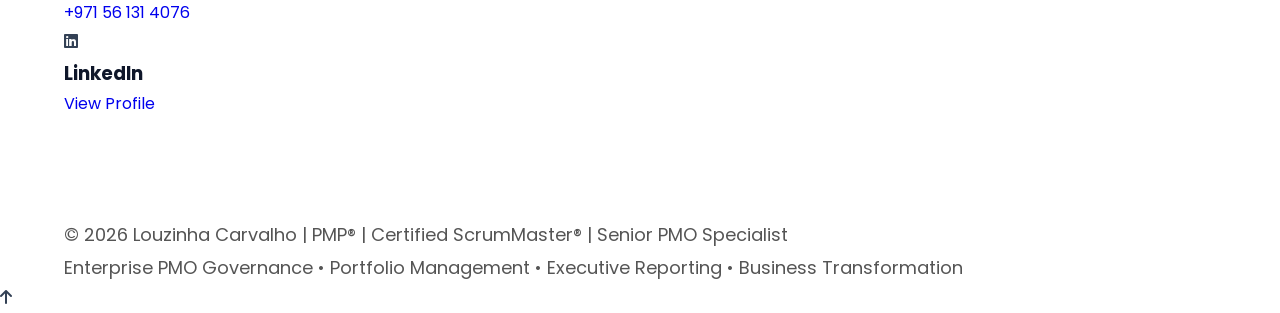
==== commit 85268545: "Update index.html" ====
--- a/index.html
+++ b/index.html
@@ -736,9 +736,9 @@
 
 </div>
 
-<div class="cert-grid">
-
-<div class="cert-card">
+<div class="card-grid certifications-grid">
+
+<div class="card">
 
 <div class="cert-icon">
 <i class="fa-solid fa-award"></i>
@@ -762,7 +762,7 @@
 
 </div>
 
-<div class="cert-card">
+<div class="card">
 
 <div class="cert-icon">
 <i class="fa-solid fa-medal"></i>
--- a/style.css
+++ b/style.css
@@ -954,6 +954,7 @@
 }
 
 .skill-card{
+.skill-card{
 
     background:white;
 
@@ -961,46 +962,59 @@
 
     border-radius:20px;
 
+    border:1px solid #edf2f7;
+
+    box-shadow:0 10px 25px rgba(0,0,0,.08);
+
+    transition:.35s;
+
+    display:grid;
+
+    grid-template-rows:
+        60px
+        70px
+        1fr;
+
+    justify-items:center;
+
+    min-height:460px;
+
     text-align:center;
+}
+
+.skill-card:hover{
+
+    transform:translateY(-12px);
+
+    border-color:var(--accent);
+
+}
+
+.skill-card i{
+
+    font-size:48px;
+
+    color:var(--accent);
+
+    margin-bottom:25px;
+
+}
+
+.skill-card h3{
+
+    font-size:24px;
 
     display:flex;
 
-    flex-direction:column;
-
     align-items:center;
 
-    transition:.35s;
-
-    box-shadow:0 10px 25px rgba(0,0,0,.08);
-
-    border:1px solid #edf2f7;
-
-}
-
-.skill-card:hover{
-
-    transform:translateY(-12px);
-
-    border-color:var(--accent);
-
-}
-
-.skill-card i{
-
-    font-size:48px;
-
-    color:var(--accent);
-
-    margin-bottom:25px;
-
-}
-
-.skill-card h3{
-
-    font-size:24px;
-
-    margin-bottom:25px;
-
+    justify-content:center;
+
+    text-align:center;
+
+    margin:0;
+
+    width:100%;
 }
 
 /*==================================
@@ -1013,10 +1027,9 @@
 
     padding:0;
 
-    margin:0 auto;
-
-    max-width:240px;
-
+    margin-top:15px;
+
+    width:100%;
 }
 
 .skill-list li{
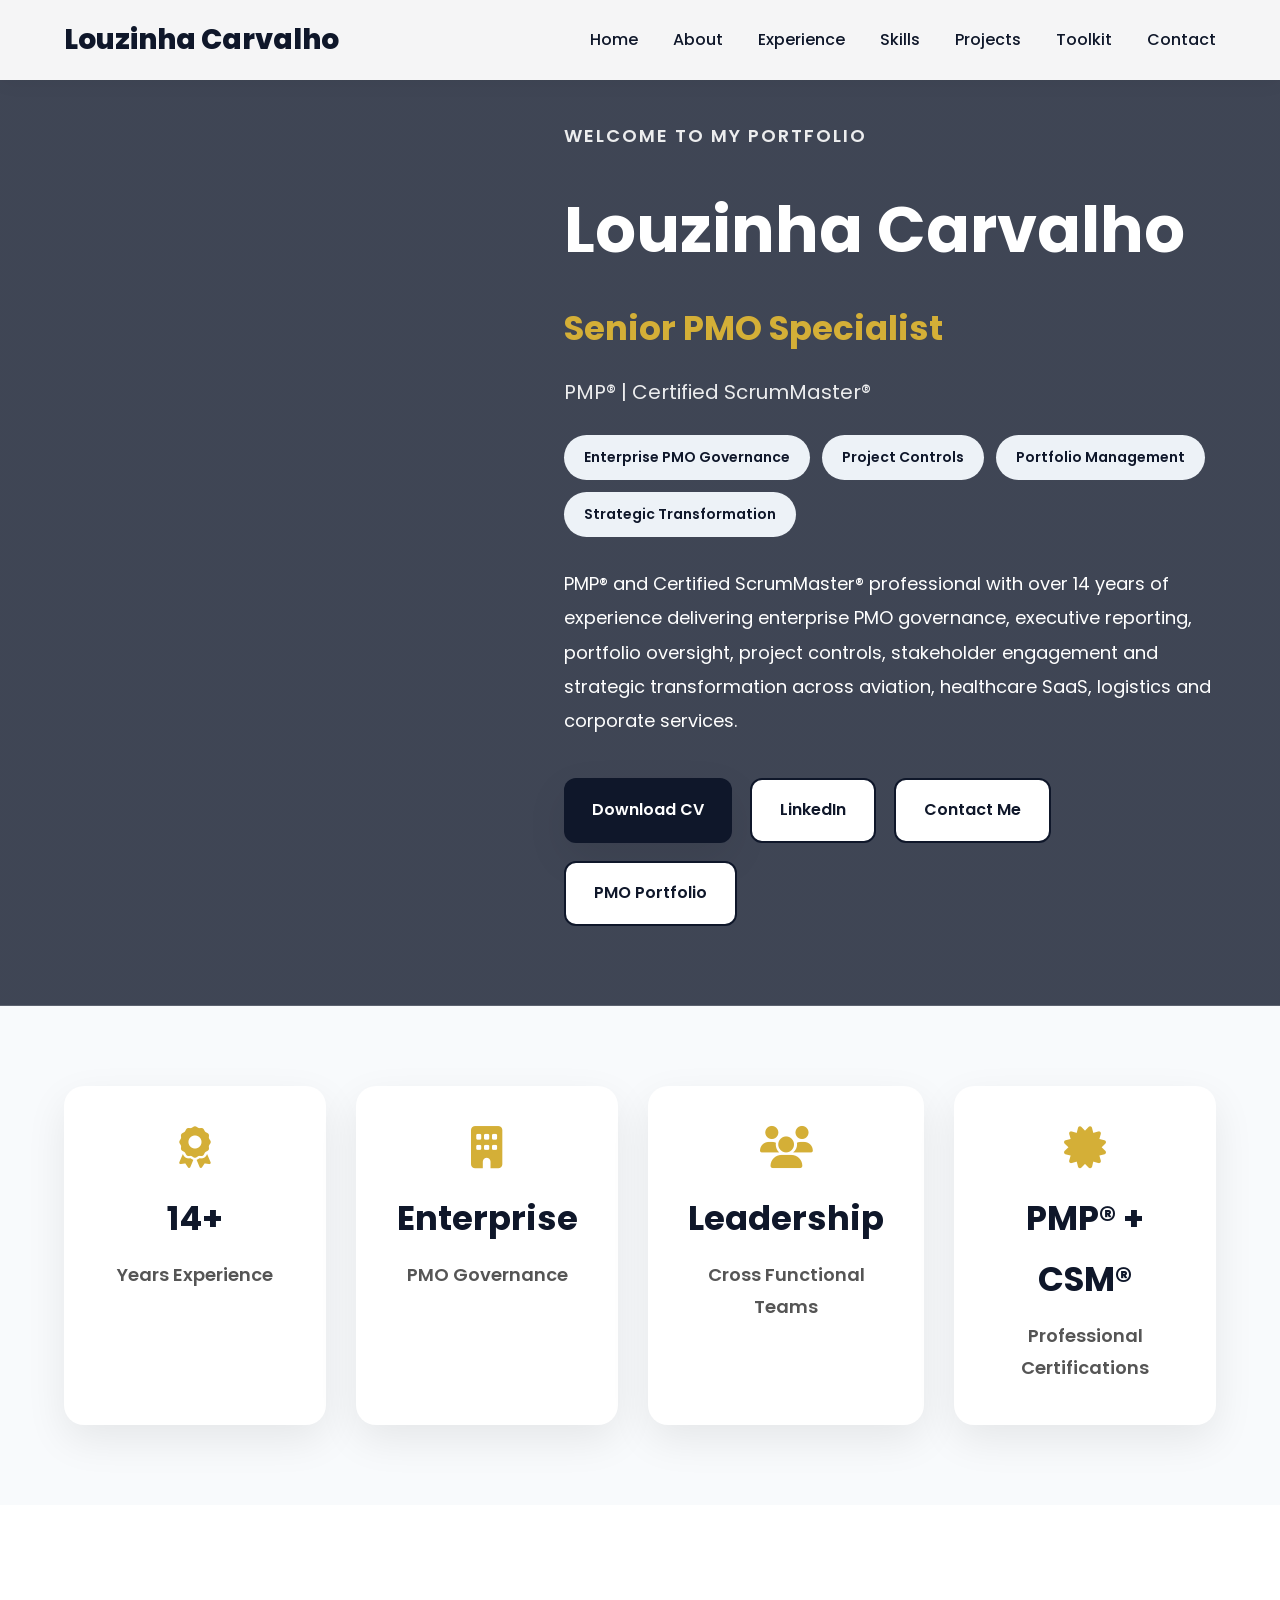
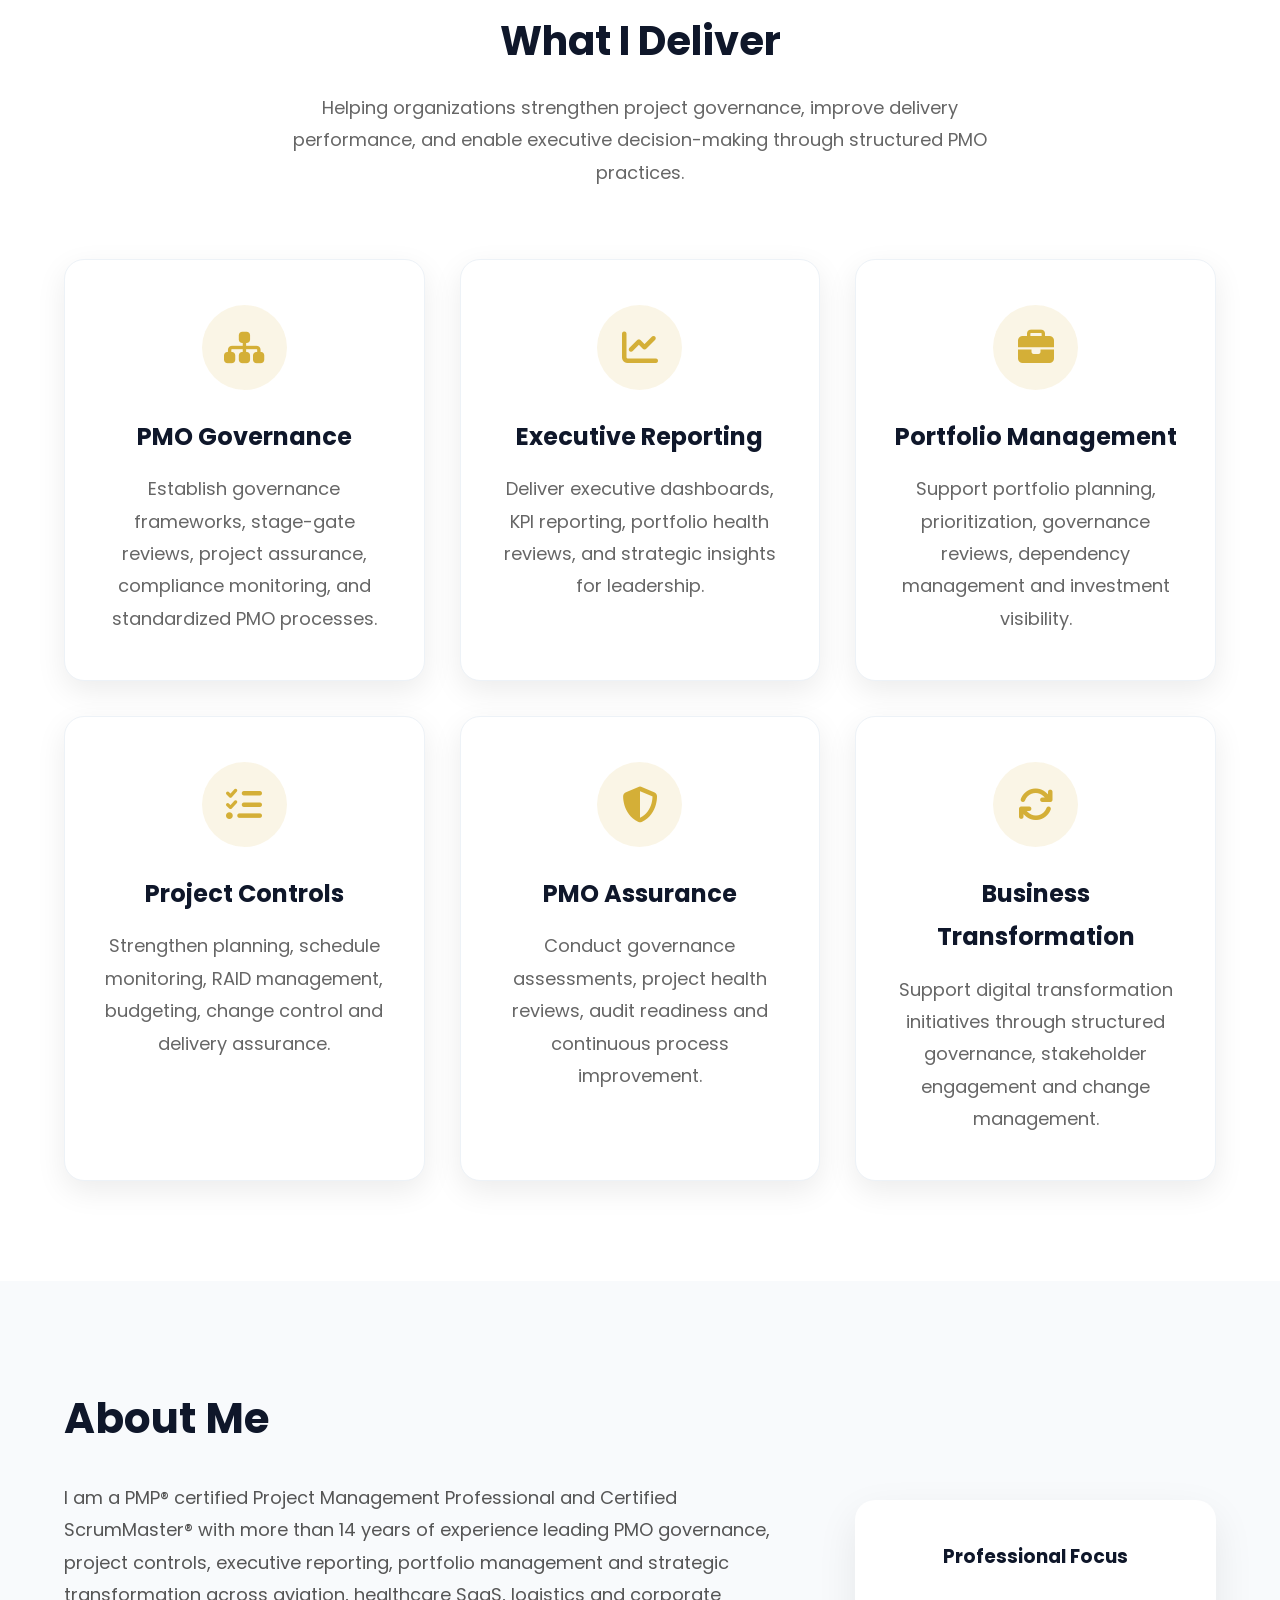
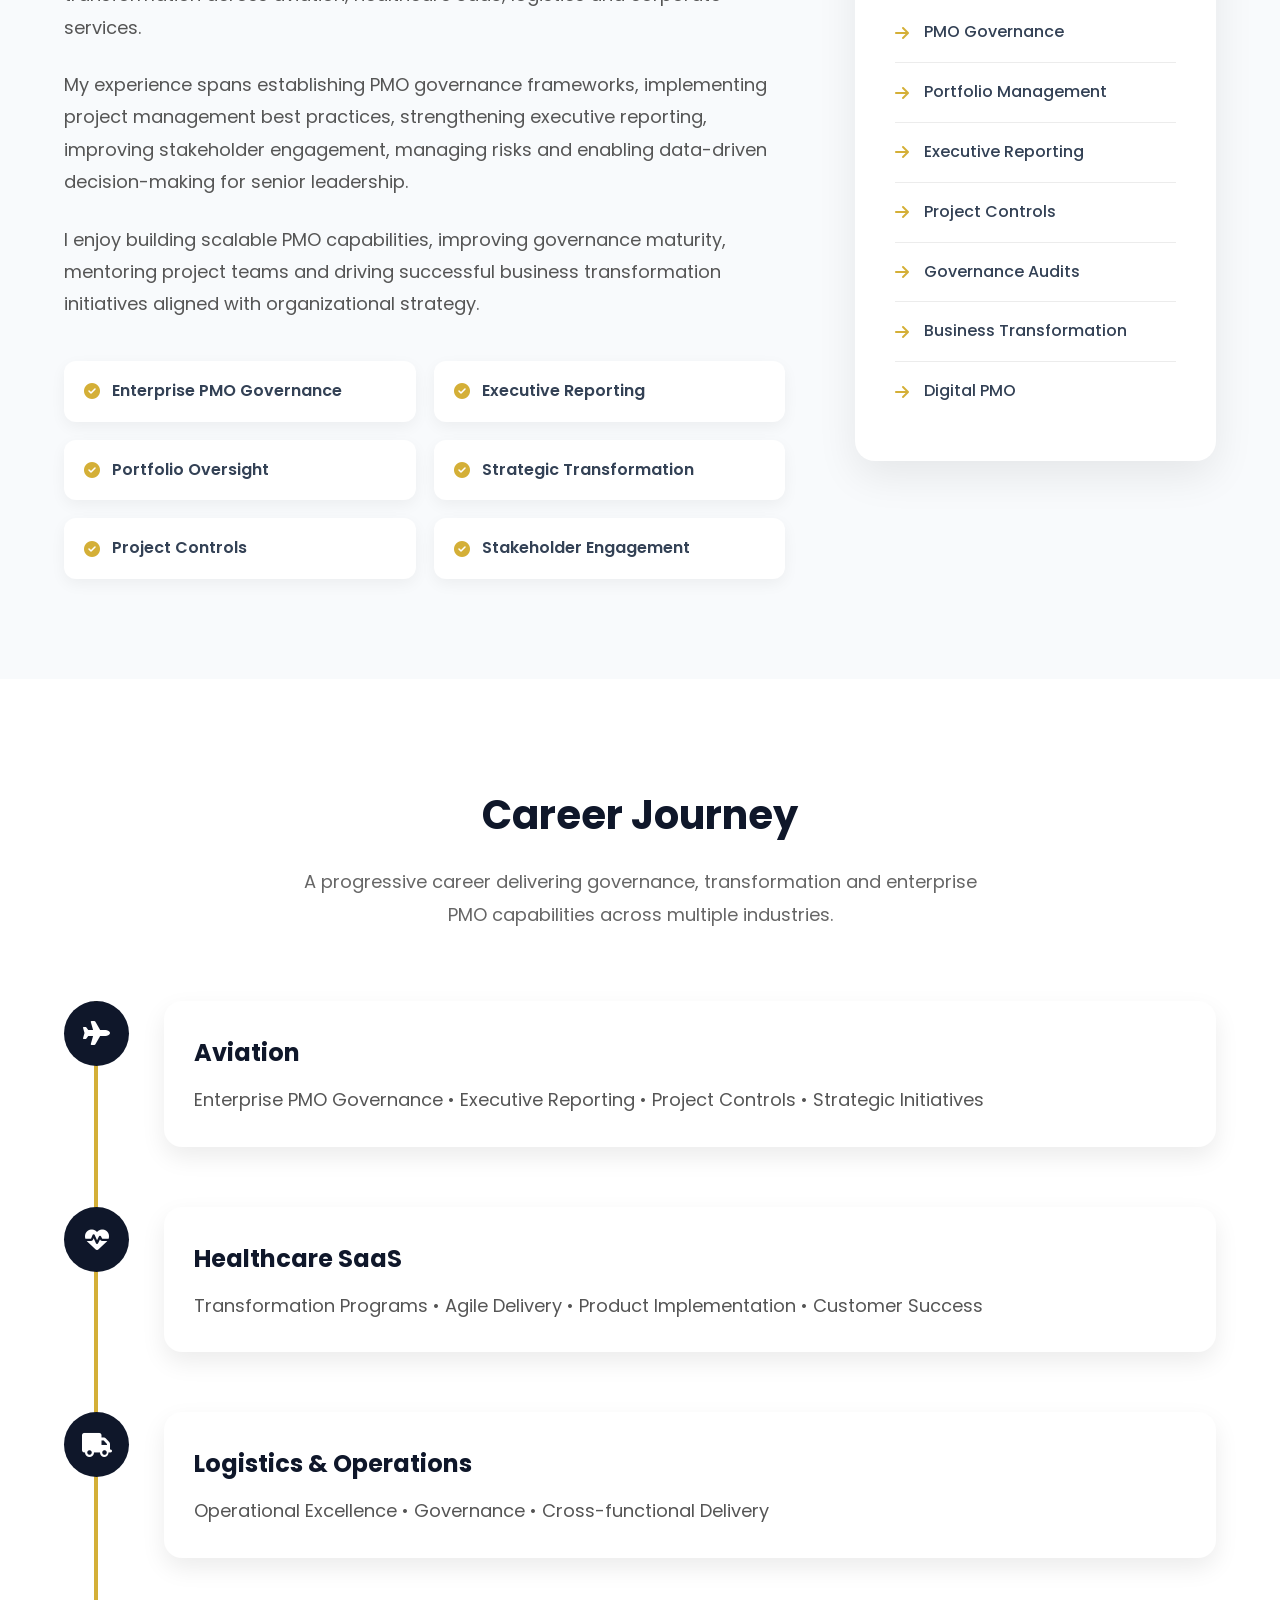
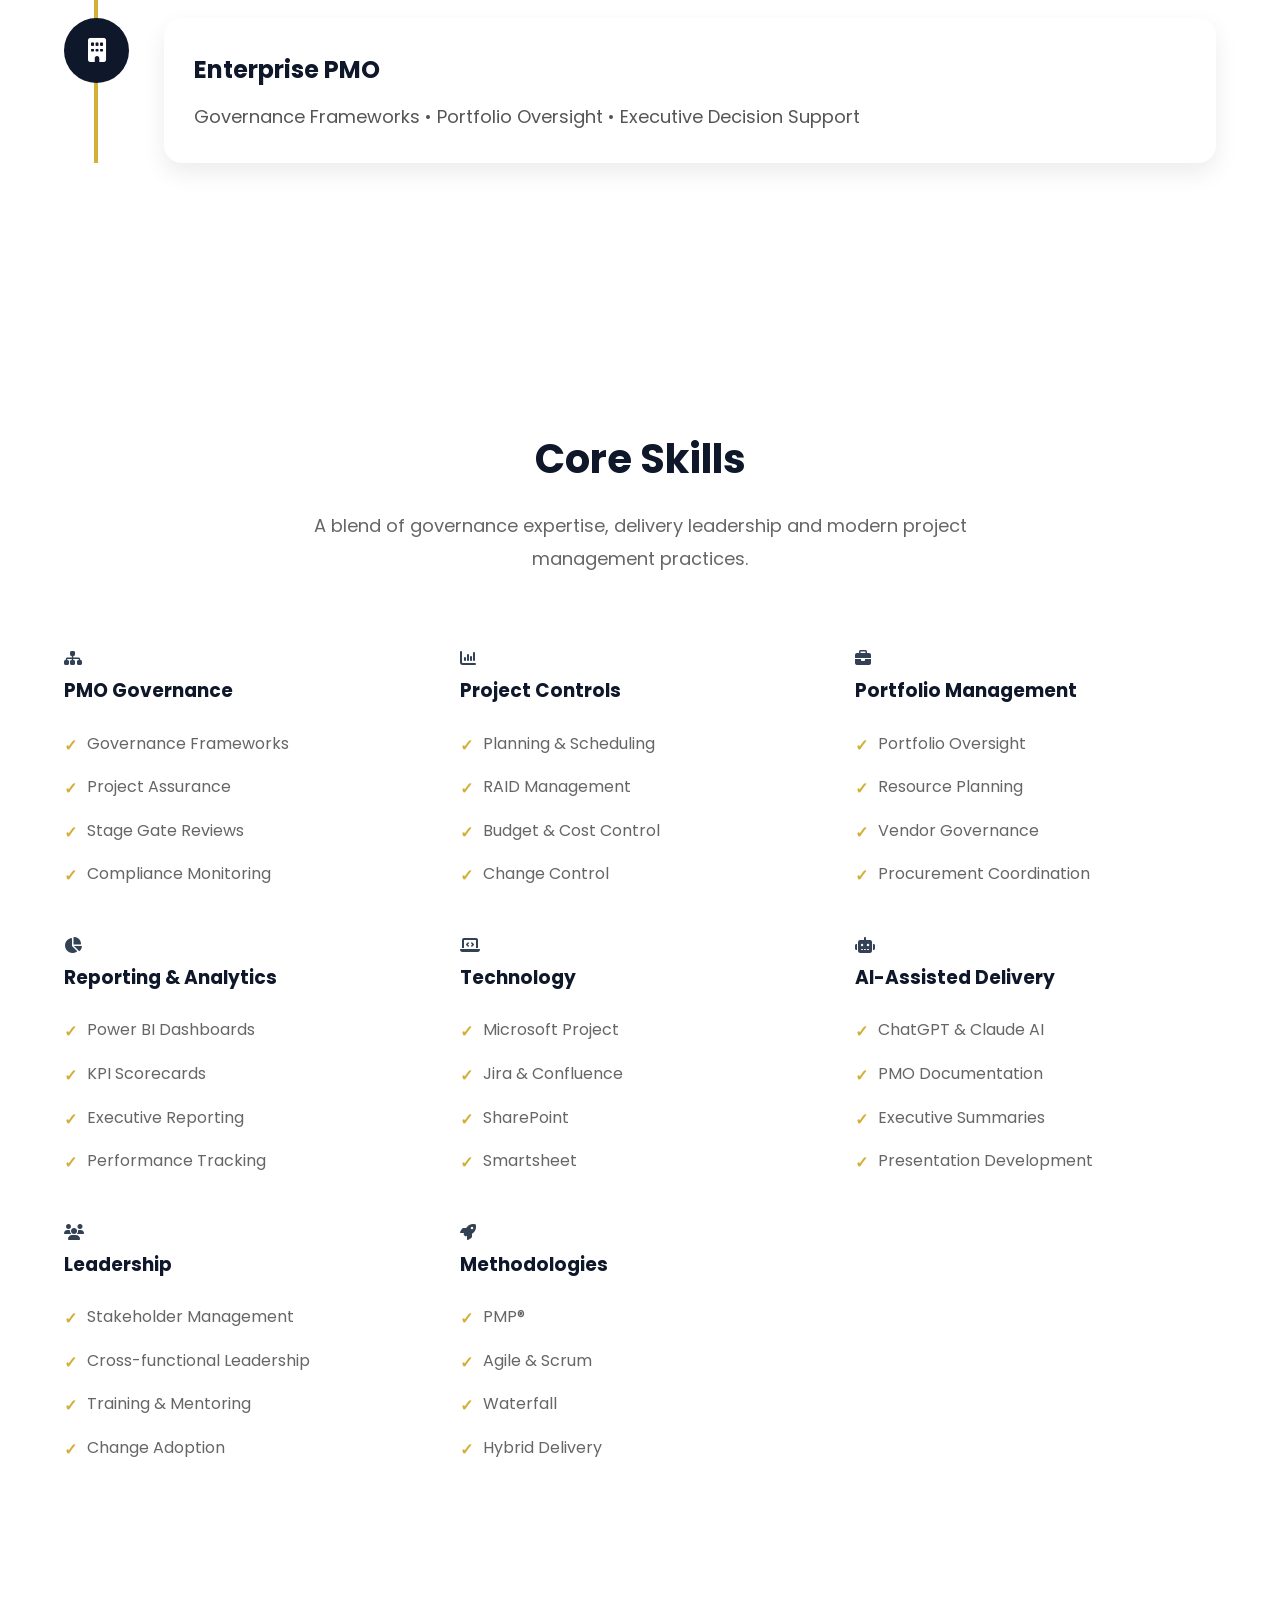
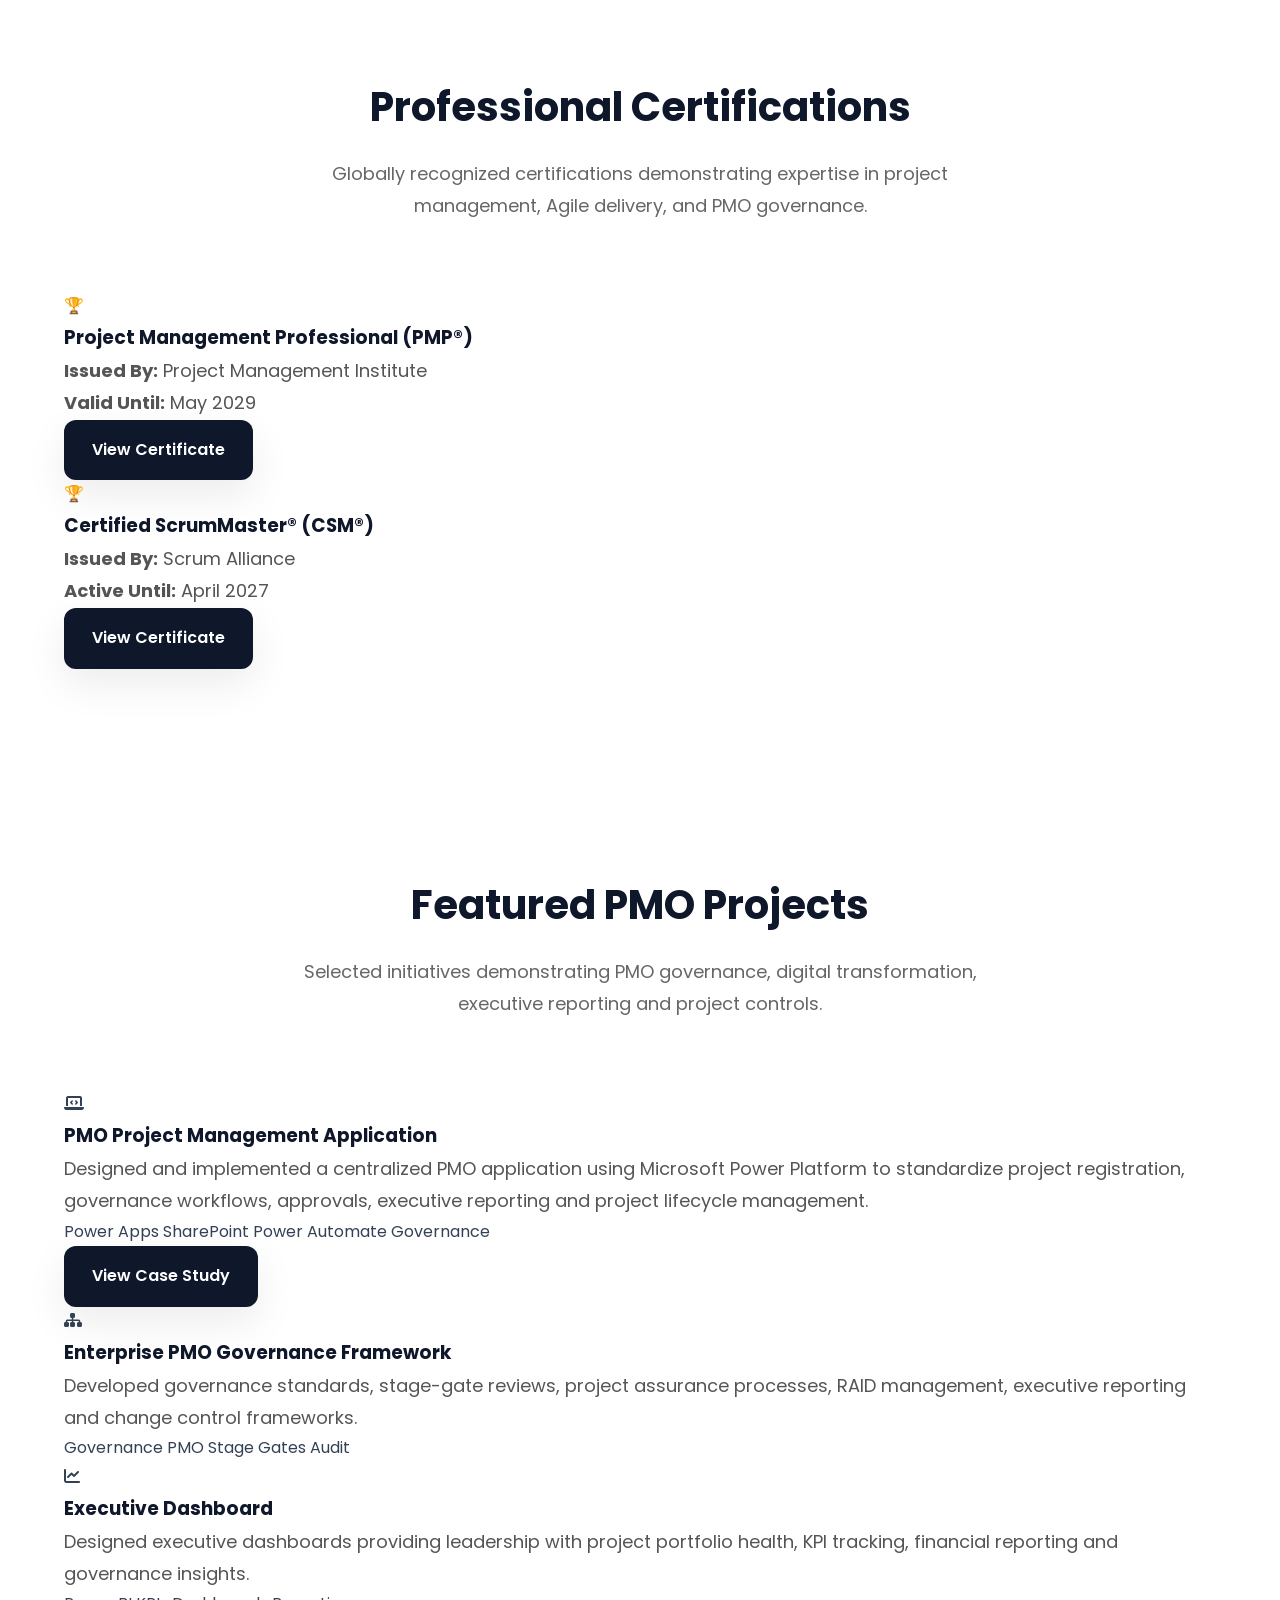
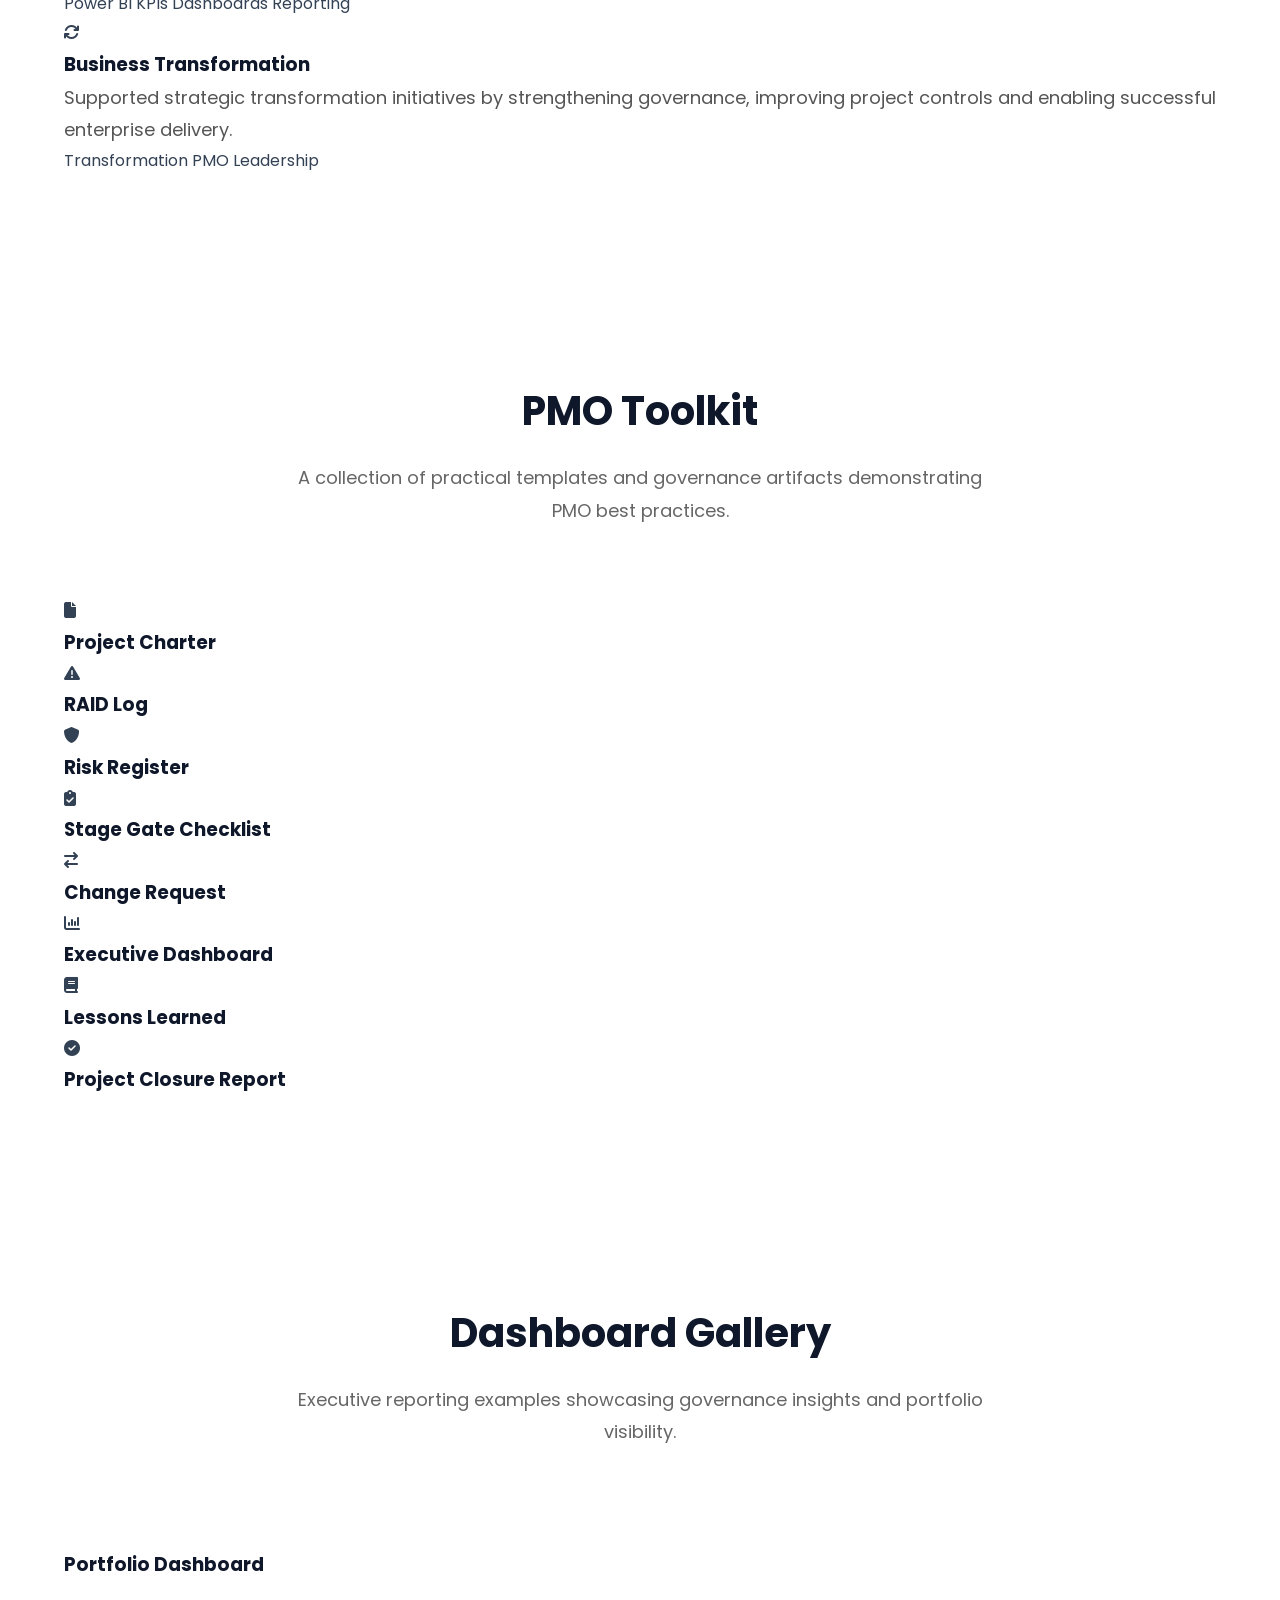
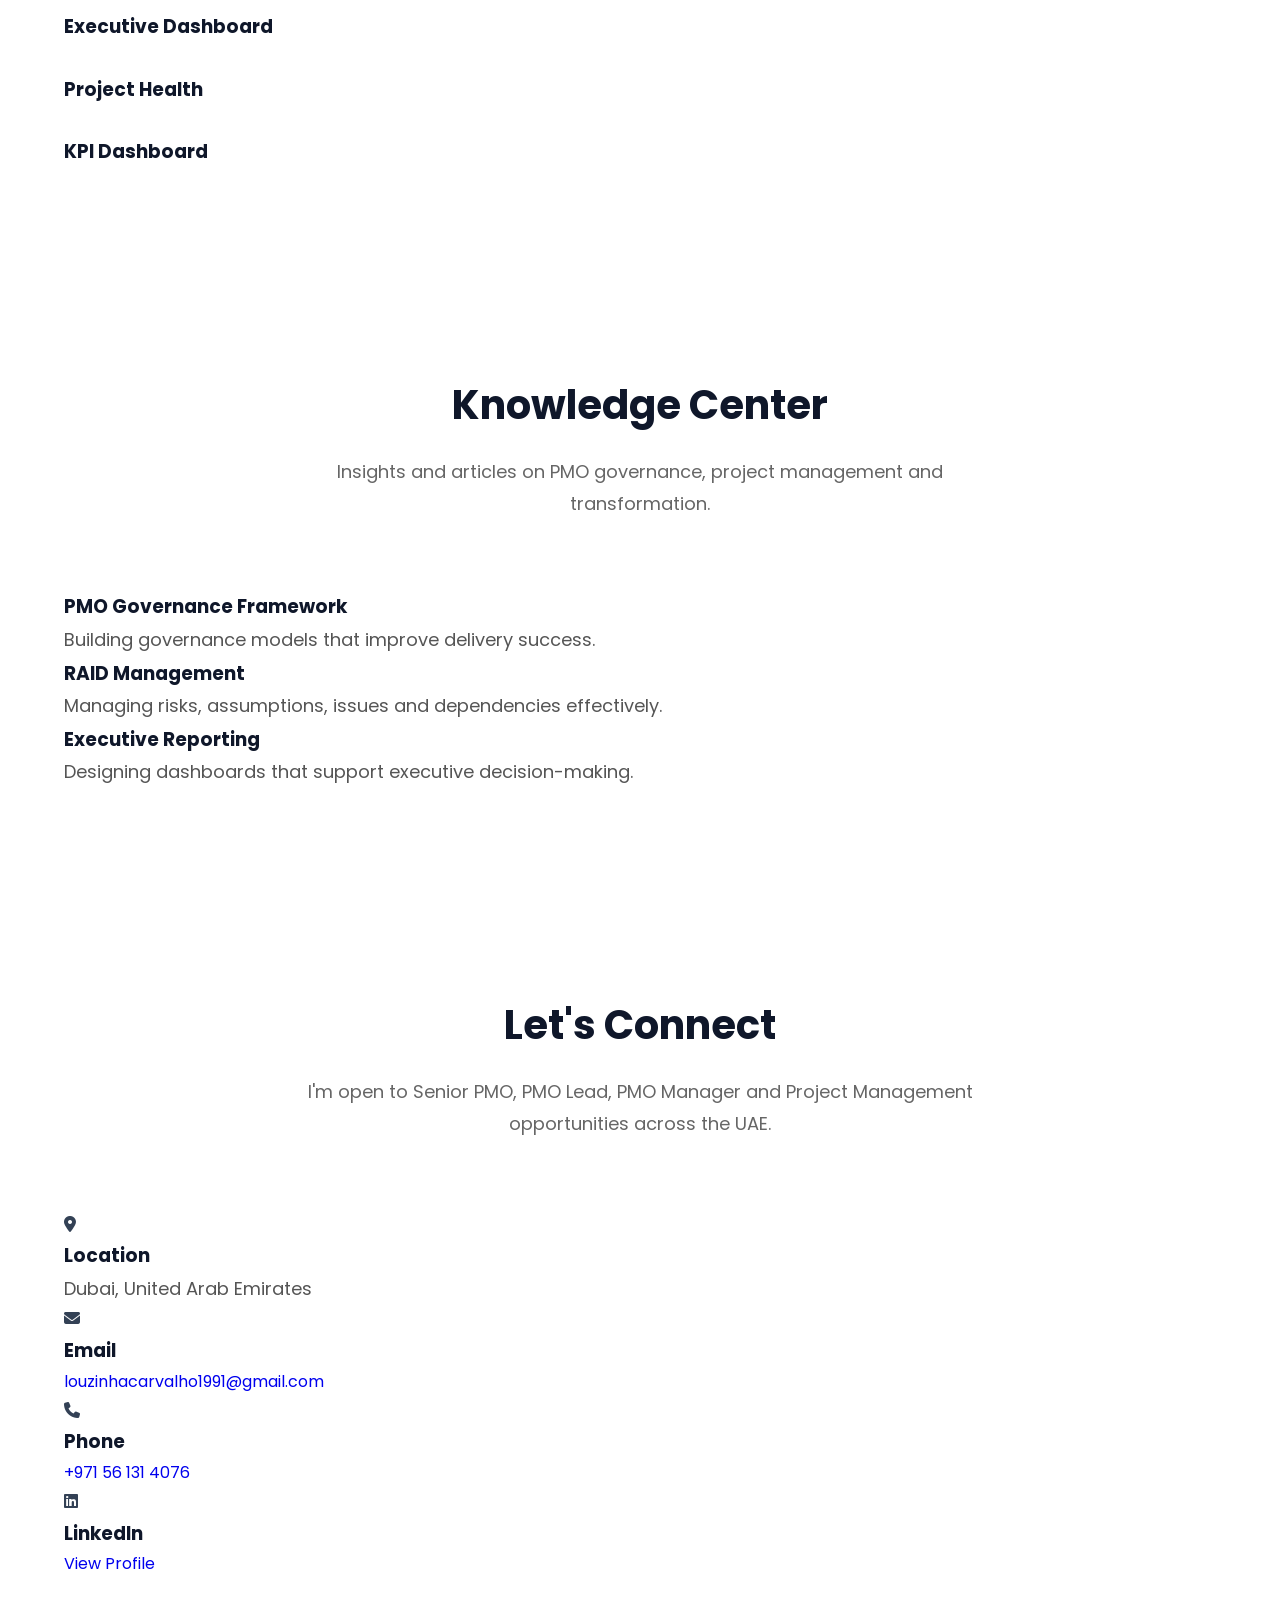
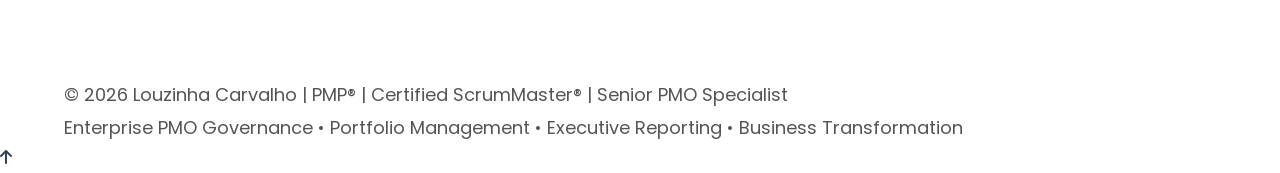
==== commit c956e430: "Update index.html" ====
--- a/index.html
+++ b/index.html
@@ -718,74 +718,465 @@
 
 </section>
     
-<!-- ========================================= -->
-<!--        PROFESSIONAL CERTIFICATIONS       -->
-<!-- ========================================= -->
+<!-- ==========================
+     CERTIFICATIONS
+========================== -->
 
 <section id="certifications" class="section">
 
+    <div class="container">
+
+        <div class="section-title">
+
+            <h2>Professional Certifications</h2>
+
+            <p>
+                Globally recognized certifications demonstrating expertise in project management,
+                Agile delivery, and PMO governance.
+            </p>
+
+        </div>
+
+        <div class="cert-grid">
+
+            <!-- PMP -->
+
+            <div class="cert-card">
+
+                <div class="cert-icon">
+                    🏆
+                </div>
+
+                <h3>Project Management Professional (PMP®)</h3>
+
+                <p><strong>Issued By:</strong> Project Management Institute</p>
+
+                <p><strong>Valid Until:</strong> May 2029</p>
+
+                <a href="PMP.jpg"
+                   target="_blank"
+                   class="btn-primary">
+
+                    View Certificate
+
+                </a>
+
+            </div>
+
+            <!-- CSM -->
+
+            <div class="cert-card">
+
+                <div class="cert-icon">
+                    🏆
+                </div>
+
+                <h3>Certified ScrumMaster® (CSM®)</h3>
+
+                <p><strong>Issued By:</strong> Scrum Alliance</p>
+
+                <p><strong>Active Until:</strong> April 2027</p>
+
+                <a href="CSM.jpg"
+                   target="_blank"
+                   class="btn-primary">
+
+                    View Certificate
+
+                </a>
+
+            </div>
+
+        </div>
+
+    </div>
+
+</section>
+    
+<!-- ========================================= -->
+<!--            FEATURED PROJECTS             -->
+<!-- ========================================= -->
+
+<section id="projects" class="section">
+
 <div class="container">
 
 <div class="section-title">
 
-<h2>Professional Certifications</h2>
-
-<p>
-Globally recognized certifications demonstrating expertise in project management, Agile delivery, and PMO best practices.
-</p>
-
-</div>
-
-<div class="card-grid certifications-grid">
-
-<div class="card">
-
-<div class="cert-icon">
-<i class="fa-solid fa-award"></i>
-</div>
-
-<h3>Project Management Professional (PMP®)</h3>
-
-<p>
-Project Management Institute (PMI)
-</p>
-
-<p>
-Valid Until: <strong>May 2029</strong>
-</p>
-
-<a href="PMP.jpg" class="btn-primary" target="_blank">
-
-View Certificate
+<h2>Featured PMO Projects</h2>
+
+<p>
+
+Selected initiatives demonstrating PMO governance, digital transformation, executive reporting and project controls.
+
+</p>
+
+</div>
+
+<div class="project-grid">
+
+<div class="project-card">
+
+<div class="project-icon">
+
+<i class="fa-solid fa-laptop-code"></i>
+
+</div>
+
+<h3>PMO Project Management Application</h3>
+
+<p>
+
+Designed and implemented a centralized PMO application using Microsoft Power Platform to standardize project registration, governance workflows, approvals, executive reporting and project lifecycle management.
+
+</p>
+
+<div class="project-tags">
+
+<span>Power Apps</span>
+
+<span>SharePoint</span>
+
+<span>Power Automate</span>
+
+<span>Governance</span>
+
+</div>
+
+<a href="project-pmo-application.html"
+
+class="btn-primary">
+
+View Case Study
 
 </a>
 
 </div>
 
-<div class="card">
-
-<div class="cert-icon">
-<i class="fa-solid fa-medal"></i>
-</div>
-
-<h3>Certified ScrumMaster® (CSM®)</h3>
-
-<p>
-Scrum Alliance
-</p>
-
-<p>
-Active Until: <strong>April 2027</strong>
-</p>
-
-<a href="CSM.jpg" class="btn-primary" target="_blank">
-
-View Certificate
+<div class="project-card">
+
+<div class="project-icon">
+
+<i class="fa-solid fa-sitemap"></i>
+
+</div>
+
+<h3>Enterprise PMO Governance Framework</h3>
+
+<p>
+
+Developed governance standards, stage-gate reviews, project assurance processes, RAID management, executive reporting and change control frameworks.
+
+</p>
+
+<div class="project-tags">
+
+<span>Governance</span>
+
+<span>PMO</span>
+
+<span>Stage Gates</span>
+
+<span>Audit</span>
+
+</div>
+
+</div>
+
+<div class="project-card">
+
+<div class="project-icon">
+
+<i class="fa-solid fa-chart-line"></i>
+
+</div>
+
+<h3>Executive Dashboard</h3>
+
+<p>
+
+Designed executive dashboards providing leadership with project portfolio health, KPI tracking, financial reporting and governance insights.
+
+</p>
+
+<div class="project-tags">
+
+<span>Power BI</span>
+
+<span>KPIs</span>
+
+<span>Dashboards</span>
+
+<span>Reporting</span>
+
+</div>
+
+</div>
+
+<div class="project-card">
+
+<div class="project-icon">
+
+<i class="fa-solid fa-arrows-rotate"></i>
+
+</div>
+
+<h3>Business Transformation</h3>
+
+<p>
+
+Supported strategic transformation initiatives by strengthening governance, improving project controls and enabling successful enterprise delivery.
+
+</p>
+
+<div class="project-tags">
+
+<span>Transformation</span>
+
+<span>PMO</span>
+
+<span>Leadership</span>
+
+</div>
+
+</div>
+
+</div>
+
+</div>
+
+</section>
+
+<!-- ========================================= -->
+<!--               PMO TOOLKIT                -->
+<!-- ========================================= -->
+
+<section id="toolkit" class="section">
+
+<div class="container">
+
+<div class="section-title">
+
+<h2>PMO Toolkit</h2>
+
+<p>
+
+A collection of practical templates and governance artifacts demonstrating PMO best practices.
+
+</p>
+
+</div>
+
+<div class="toolkit-grid">
+
+<div class="tool-card"><i class="fa-solid fa-file"></i><h3>Project Charter</h3></div>
+
+<div class="tool-card"><i class="fa-solid fa-triangle-exclamation"></i><h3>RAID Log</h3></div>
+
+<div class="tool-card"><i class="fa-solid fa-shield"></i><h3>Risk Register</h3></div>
+
+<div class="tool-card"><i class="fa-solid fa-clipboard-check"></i><h3>Stage Gate Checklist</h3></div>
+
+<div class="tool-card"><i class="fa-solid fa-arrow-right-arrow-left"></i><h3>Change Request</h3></div>
+
+<div class="tool-card"><i class="fa-solid fa-chart-column"></i><h3>Executive Dashboard</h3></div>
+
+<div class="tool-card"><i class="fa-solid fa-book"></i><h3>Lessons Learned</h3></div>
+
+<div class="tool-card"><i class="fa-solid fa-circle-check"></i><h3>Project Closure Report</h3></div>
+
+</div>
+
+</div>
+
+</section>
+
+<!-- ========================================= -->
+<!--            DASHBOARD GALLERY             -->
+<!-- ========================================= -->
+
+<section id="dashboards" class="section">
+
+<div class="container">
+
+<div class="section-title">
+
+<h2>Dashboard Gallery</h2>
+
+<p>
+
+Executive reporting examples showcasing governance insights and portfolio visibility.
+
+</p>
+
+</div>
+
+<div class="gallery-grid">
+
+<div class="gallery-card">
+
+<img src="dashboard1.jpg" alt="Portfolio Dashboard">
+
+<h3>Portfolio Dashboard</h3>
+
+</div>
+
+<div class="gallery-card">
+
+<img src="dashboard2.jpg" alt="Executive Dashboard">
+
+<h3>Executive Dashboard</h3>
+
+</div>
+
+<div class="gallery-card">
+
+<img src="dashboard3.jpg" alt="Project Health">
+
+<h3>Project Health</h3>
+
+</div>
+
+<div class="gallery-card">
+
+<img src="dashboard4.jpg" alt="KPI Dashboard">
+
+<h3>KPI Dashboard</h3>
+
+</div>
+
+</div>
+
+</div>
+
+</section>
+
+<!-- ========================================= -->
+<!--          KNOWLEDGE CENTER               -->
+<!-- ========================================= -->
+
+<section id="knowledge" class="section">
+
+<div class="container">
+
+<div class="section-title">
+
+<h2>Knowledge Center</h2>
+
+<p>
+
+Insights and articles on PMO governance, project management and transformation.
+
+</p>
+
+</div>
+
+<div class="knowledge-grid">
+
+<div class="knowledge-card">
+
+<h3>PMO Governance Framework</h3>
+
+<p>Building governance models that improve delivery success.</p>
+
+</div>
+
+<div class="knowledge-card">
+
+<h3>RAID Management</h3>
+
+<p>Managing risks, assumptions, issues and dependencies effectively.</p>
+
+</div>
+
+<div class="knowledge-card">
+
+<h3>Executive Reporting</h3>
+
+<p>Designing dashboards that support executive decision-making.</p>
+
+</div>
+
+</div>
+
+</div>
+
+</section>
+
+<!-- ========================================= -->
+<!--                CONTACT                  -->
+<!-- ========================================= -->
+
+<section id="contact" class="section">
+
+<div class="container">
+
+<div class="section-title">
+
+<h2>Let's Connect</h2>
+
+<p>
+
+I'm open to Senior PMO, PMO Lead, PMO Manager and Project Management opportunities across the UAE.
+
+</p>
+
+</div>
+
+<div class="contact-grid">
+
+<div class="contact-card">
+
+<i class="fa-solid fa-location-dot"></i>
+
+<h3>Location</h3>
+
+<p>Dubai, United Arab Emirates</p>
+
+</div>
+
+<div class="contact-card">
+
+<i class="fa-solid fa-envelope"></i>
+
+<h3>Email</h3>
+
+<a href="mailto:louzinhacarvalho1991@gmail.com">
+
+louzinhacarvalho1991@gmail.com
 
 </a>
 
 </div>
 
+<div class="contact-card">
+
+<i class="fa-solid fa-phone"></i>
+
+<h3>Phone</h3>
+
+<a href="tel:+971561314076">
+
++971 56 131 4076
+
+</a>
+
+</div>
+
+<div class="contact-card">
+
+<i class="fa-brands fa-linkedin"></i>
+
+<h3>LinkedIn</h3>
+
+<a href="https://www.linkedin.com/in/louzinhacarvalho/" target="_blank">
+
+View Profile
+
+</a>
+
+</div>
+
 </div>
 
 </div>
@@ -793,403 +1184,13 @@
 </section>
 
 <!-- ========================================= -->
-<!--            FEATURED PROJECTS             -->
-<!-- ========================================= -->
-
-<section id="projects" class="section">
+<!--                 FOOTER                  -->
+<!-- ========================================= -->
+
+<footer>
 
 <div class="container">
 
-<div class="section-title">
-
-<h2>Featured PMO Projects</h2>
-
-<p>
-
-Selected initiatives demonstrating PMO governance, digital transformation, executive reporting and project controls.
-
-</p>
-
-</div>
-
-<div class="project-grid">
-
-<div class="project-card">
-
-<div class="project-icon">
-
-<i class="fa-solid fa-laptop-code"></i>
-
-</div>
-
-<h3>PMO Project Management Application</h3>
-
-<p>
-
-Designed and implemented a centralized PMO application using Microsoft Power Platform to standardize project registration, governance workflows, approvals, executive reporting and project lifecycle management.
-
-</p>
-
-<div class="project-tags">
-
-<span>Power Apps</span>
-
-<span>SharePoint</span>
-
-<span>Power Automate</span>
-
-<span>Governance</span>
-
-</div>
-
-<a href="project-pmo-application.html"
-
-class="btn-primary">
-
-View Case Study
-
-</a>
-
-</div>
-
-<div class="project-card">
-
-<div class="project-icon">
-
-<i class="fa-solid fa-sitemap"></i>
-
-</div>
-
-<h3>Enterprise PMO Governance Framework</h3>
-
-<p>
-
-Developed governance standards, stage-gate reviews, project assurance processes, RAID management, executive reporting and change control frameworks.
-
-</p>
-
-<div class="project-tags">
-
-<span>Governance</span>
-
-<span>PMO</span>
-
-<span>Stage Gates</span>
-
-<span>Audit</span>
-
-</div>
-
-</div>
-
-<div class="project-card">
-
-<div class="project-icon">
-
-<i class="fa-solid fa-chart-line"></i>
-
-</div>
-
-<h3>Executive Dashboard</h3>
-
-<p>
-
-Designed executive dashboards providing leadership with project portfolio health, KPI tracking, financial reporting and governance insights.
-
-</p>
-
-<div class="project-tags">
-
-<span>Power BI</span>
-
-<span>KPIs</span>
-
-<span>Dashboards</span>
-
-<span>Reporting</span>
-
-</div>
-
-</div>
-
-<div class="project-card">
-
-<div class="project-icon">
-
-<i class="fa-solid fa-arrows-rotate"></i>
-
-</div>
-
-<h3>Business Transformation</h3>
-
-<p>
-
-Supported strategic transformation initiatives by strengthening governance, improving project controls and enabling successful enterprise delivery.
-
-</p>
-
-<div class="project-tags">
-
-<span>Transformation</span>
-
-<span>PMO</span>
-
-<span>Leadership</span>
-
-</div>
-
-</div>
-
-</div>
-
-</div>
-
-</section>
-
-<!-- ========================================= -->
-<!--               PMO TOOLKIT                -->
-<!-- ========================================= -->
-
-<section id="toolkit" class="section">
-
-<div class="container">
-
-<div class="section-title">
-
-<h2>PMO Toolkit</h2>
-
-<p>
-
-A collection of practical templates and governance artifacts demonstrating PMO best practices.
-
-</p>
-
-</div>
-
-<div class="toolkit-grid">
-
-<div class="tool-card"><i class="fa-solid fa-file"></i><h3>Project Charter</h3></div>
-
-<div class="tool-card"><i class="fa-solid fa-triangle-exclamation"></i><h3>RAID Log</h3></div>
-
-<div class="tool-card"><i class="fa-solid fa-shield"></i><h3>Risk Register</h3></div>
-
-<div class="tool-card"><i class="fa-solid fa-clipboard-check"></i><h3>Stage Gate Checklist</h3></div>
-
-<div class="tool-card"><i class="fa-solid fa-arrow-right-arrow-left"></i><h3>Change Request</h3></div>
-
-<div class="tool-card"><i class="fa-solid fa-chart-column"></i><h3>Executive Dashboard</h3></div>
-
-<div class="tool-card"><i class="fa-solid fa-book"></i><h3>Lessons Learned</h3></div>
-
-<div class="tool-card"><i class="fa-solid fa-circle-check"></i><h3>Project Closure Report</h3></div>
-
-</div>
-
-</div>
-
-</section>
-
-<!-- ========================================= -->
-<!--            DASHBOARD GALLERY             -->
-<!-- ========================================= -->
-
-<section id="dashboards" class="section">
-
-<div class="container">
-
-<div class="section-title">
-
-<h2>Dashboard Gallery</h2>
-
-<p>
-
-Executive reporting examples showcasing governance insights and portfolio visibility.
-
-</p>
-
-</div>
-
-<div class="gallery-grid">
-
-<div class="gallery-card">
-
-<img src="dashboard1.jpg" alt="Portfolio Dashboard">
-
-<h3>Portfolio Dashboard</h3>
-
-</div>
-
-<div class="gallery-card">
-
-<img src="dashboard2.jpg" alt="Executive Dashboard">
-
-<h3>Executive Dashboard</h3>
-
-</div>
-
-<div class="gallery-card">
-
-<img src="dashboard3.jpg" alt="Project Health">
-
-<h3>Project Health</h3>
-
-</div>
-
-<div class="gallery-card">
-
-<img src="dashboard4.jpg" alt="KPI Dashboard">
-
-<h3>KPI Dashboard</h3>
-
-</div>
-
-</div>
-
-</div>
-
-</section>
-
-<!-- ========================================= -->
-<!--          KNOWLEDGE CENTER               -->
-<!-- ========================================= -->
-
-<section id="knowledge" class="section">
-
-<div class="container">
-
-<div class="section-title">
-
-<h2>Knowledge Center</h2>
-
-<p>
-
-Insights and articles on PMO governance, project management and transformation.
-
-</p>
-
-</div>
-
-<div class="knowledge-grid">
-
-<div class="knowledge-card">
-
-<h3>PMO Governance Framework</h3>
-
-<p>Building governance models that improve delivery success.</p>
-
-</div>
-
-<div class="knowledge-card">
-
-<h3>RAID Management</h3>
-
-<p>Managing risks, assumptions, issues and dependencies effectively.</p>
-
-</div>
-
-<div class="knowledge-card">
-
-<h3>Executive Reporting</h3>
-
-<p>Designing dashboards that support executive decision-making.</p>
-
-</div>
-
-</div>
-
-</div>
-
-</section>
-
-<!-- ========================================= -->
-<!--                CONTACT                  -->
-<!-- ========================================= -->
-
-<section id="contact" class="section">
-
-<div class="container">
-
-<div class="section-title">
-
-<h2>Let's Connect</h2>
-
-<p>
-
-I'm open to Senior PMO, PMO Lead, PMO Manager and Project Management opportunities across the UAE.
-
-</p>
-
-</div>
-
-<div class="contact-grid">
-
-<div class="contact-card">
-
-<i class="fa-solid fa-location-dot"></i>
-
-<h3>Location</h3>
-
-<p>Dubai, United Arab Emirates</p>
-
-</div>
-
-<div class="contact-card">
-
-<i class="fa-solid fa-envelope"></i>
-
-<h3>Email</h3>
-
-<a href="mailto:louzinhacarvalho1991@gmail.com">
-
-louzinhacarvalho1991@gmail.com
-
-</a>
-
-</div>
-
-<div class="contact-card">
-
-<i class="fa-solid fa-phone"></i>
-
-<h3>Phone</h3>
-
-<a href="tel:+971561314076">
-
-+971 56 131 4076
-
-</a>
-
-</div>
-
-<div class="contact-card">
-
-<i class="fa-brands fa-linkedin"></i>
-
-<h3>LinkedIn</h3>
-
-<a href="https://www.linkedin.com/in/louzinhacarvalho/" target="_blank">
-
-View Profile
-
-</a>
-
-</div>
-
-</div>
-
-</div>
-
-</section>
-
-<!-- ========================================= -->
-<!--                 FOOTER                  -->
-<!-- ========================================= -->
-
-<footer>
-
-<div class="container">
-
 <p>
 
 © 2026 Louzinha Carvalho | PMP® | Certified ScrumMaster® | Senior PMO Specialist
--- a/style.css
+++ b/style.css
@@ -1259,13 +1259,19 @@
         CERTIFICATIONS
 ==================================*/
 
+#certifications{
+    background:#F8FAFC;
+}
+
 .cert-grid{
 
     display:grid;
 
-    grid-template-columns:repeat(auto-fit,minmax(350px,1fr));
-
-    gap:35px;
+    grid-template-columns:repeat(2,1fr);
+
+    gap:40px;
+
+    margin-top:60px;
 
 }
 
@@ -1273,17 +1279,21 @@
 
     background:#fff;
 
-    padding:45px;
+    padding:40px;
 
     border-radius:20px;
 
-    text-align:center;
-
     box-shadow:0 15px 35px rgba(0,0,0,.08);
 
-    transition:.35s;
-
-    border:1px solid #edf2f7;
+    border:1px solid #E2E8F0;
+
+    transition:all .35s ease;
+
+    display:flex;
+
+    flex-direction:column;
+
+    min-height:320px;
 
 }
 
@@ -1291,60 +1301,75 @@
 
     transform:translateY(-10px);
 
-    border-color:var(--accent);
+    border-color:#D4AF37;
+
+    box-shadow:0 25px 45px rgba(15,23,42,.12);
 
 }
 
 .cert-icon{
 
-    width:90px;
-
-    height:90px;
-
-    margin:auto;
+    width:80px;
+
+    height:80px;
+
+    border-radius:50%;
+
+    background:rgba(212,175,55,.12);
+
+    display:flex;
+
+    justify-content:center;
+
+    align-items:center;
+
+    font-size:34px;
 
     margin-bottom:25px;
 
-    border-radius:50%;
-
-    background:rgba(212,175,55,.12);
-
-    display:flex;
-
-    justify-content:center;
-
-    align-items:center;
-
-}
-
-.cert-icon i{
-
-    font-size:42px;
-
-    color:var(--accent);
-
 }
 
 .cert-card h3{
 
     font-size:24px;
 
-    margin-bottom:15px;
+    color:#0F172A;
+
+    margin-bottom:20px;
+
+    line-height:1.4;
 
 }
 
 .cert-card p{
 
-    margin-bottom:15px;
+    color:#555;
+
+    margin-bottom:12px;
+
+    line-height:1.7;
 
 }
 
 .cert-card .btn-primary{
 
-    margin-top:20px;
-
-}
-
+    margin-top:auto;
+
+    align-self:flex-start;
+
+}
+
+/* Tablet */
+
+@media(max-width:992px){
+
+.cert-grid{
+
+grid-template-columns:1fr;
+
+}
+
+}
 
 
 /*==================================
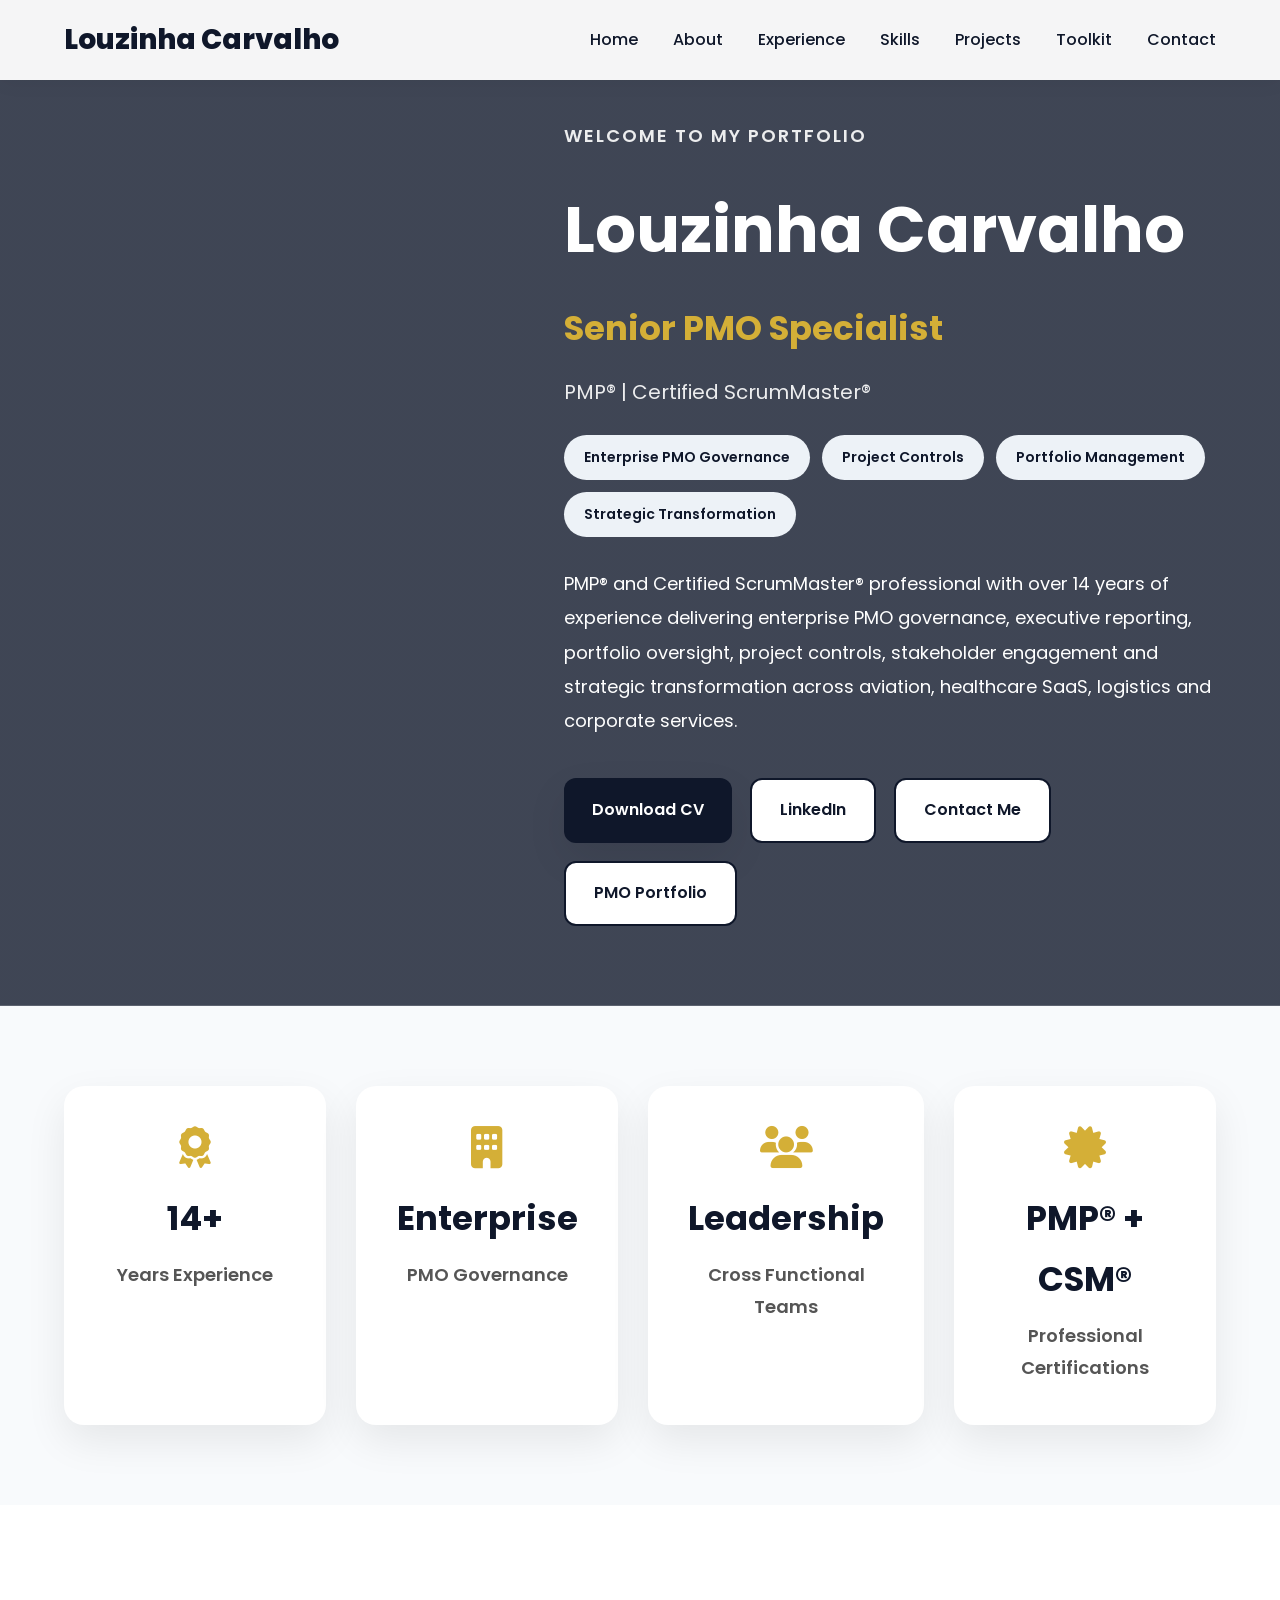
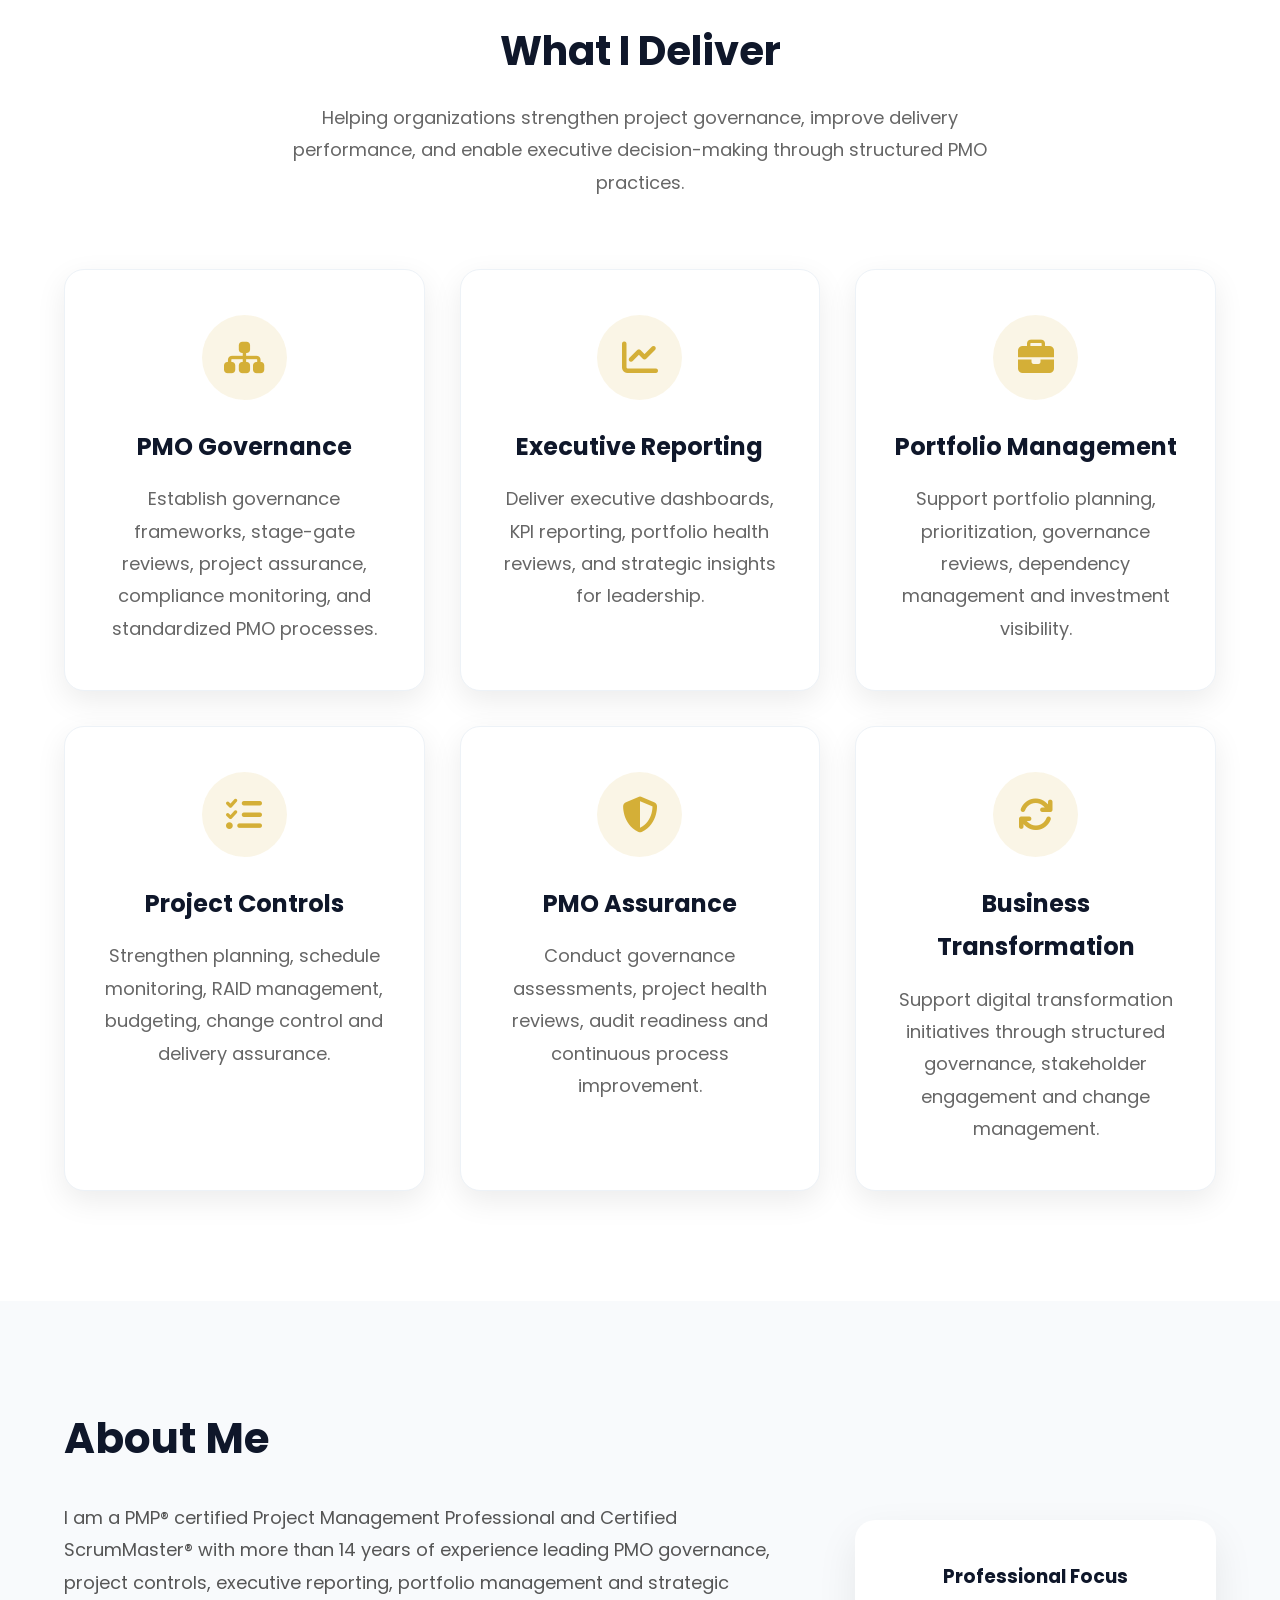
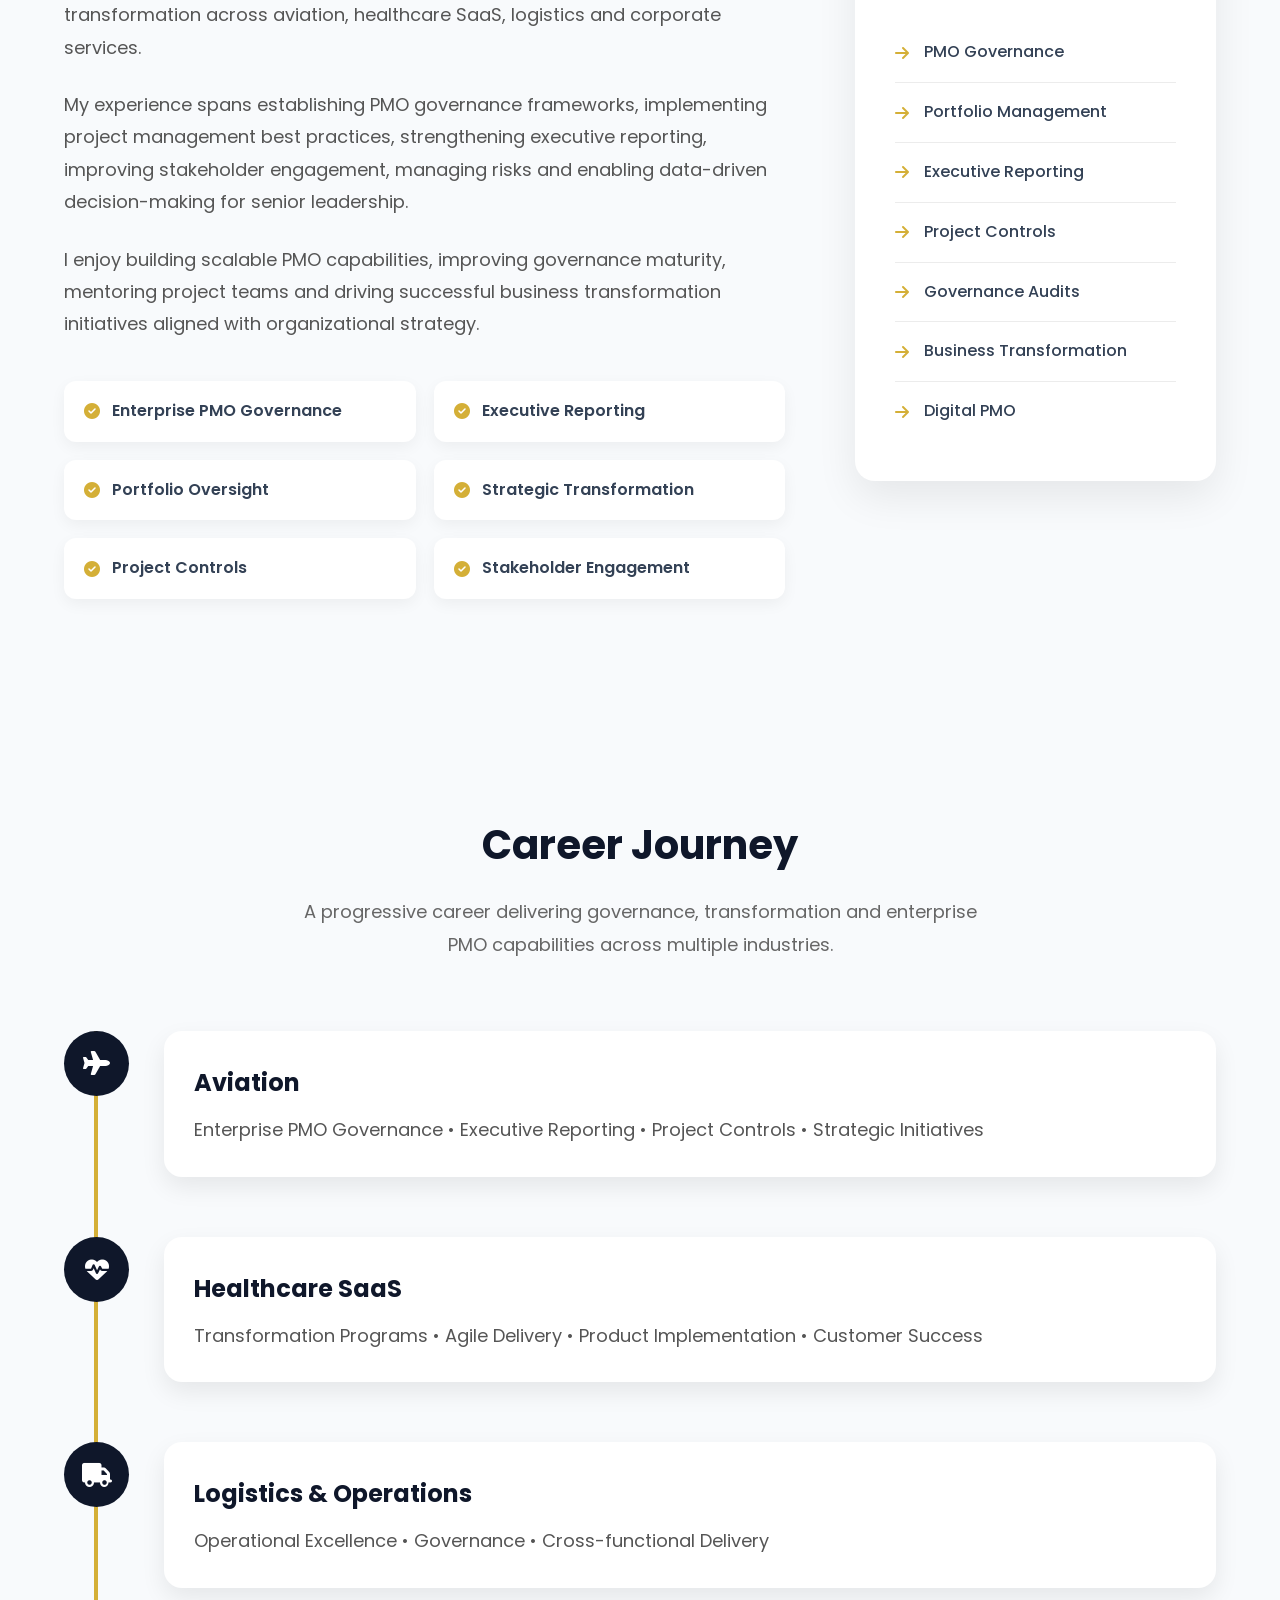
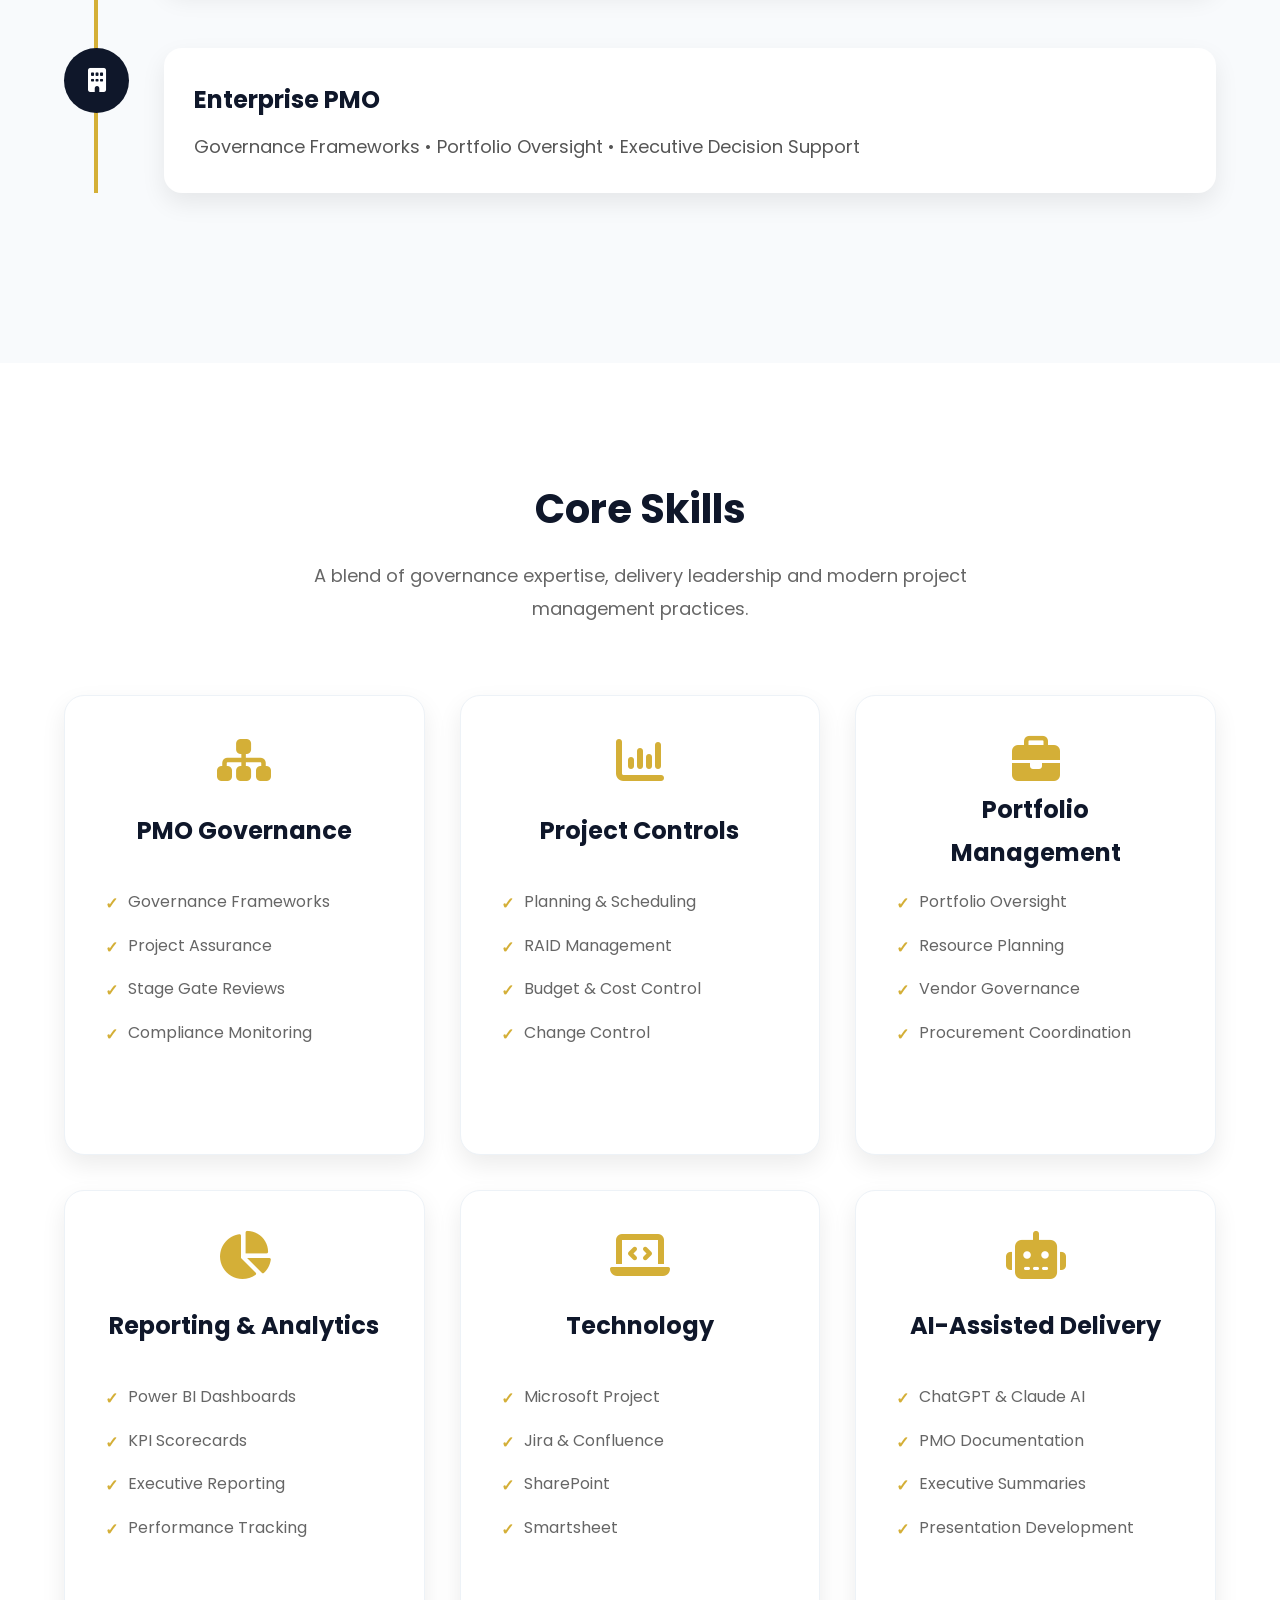
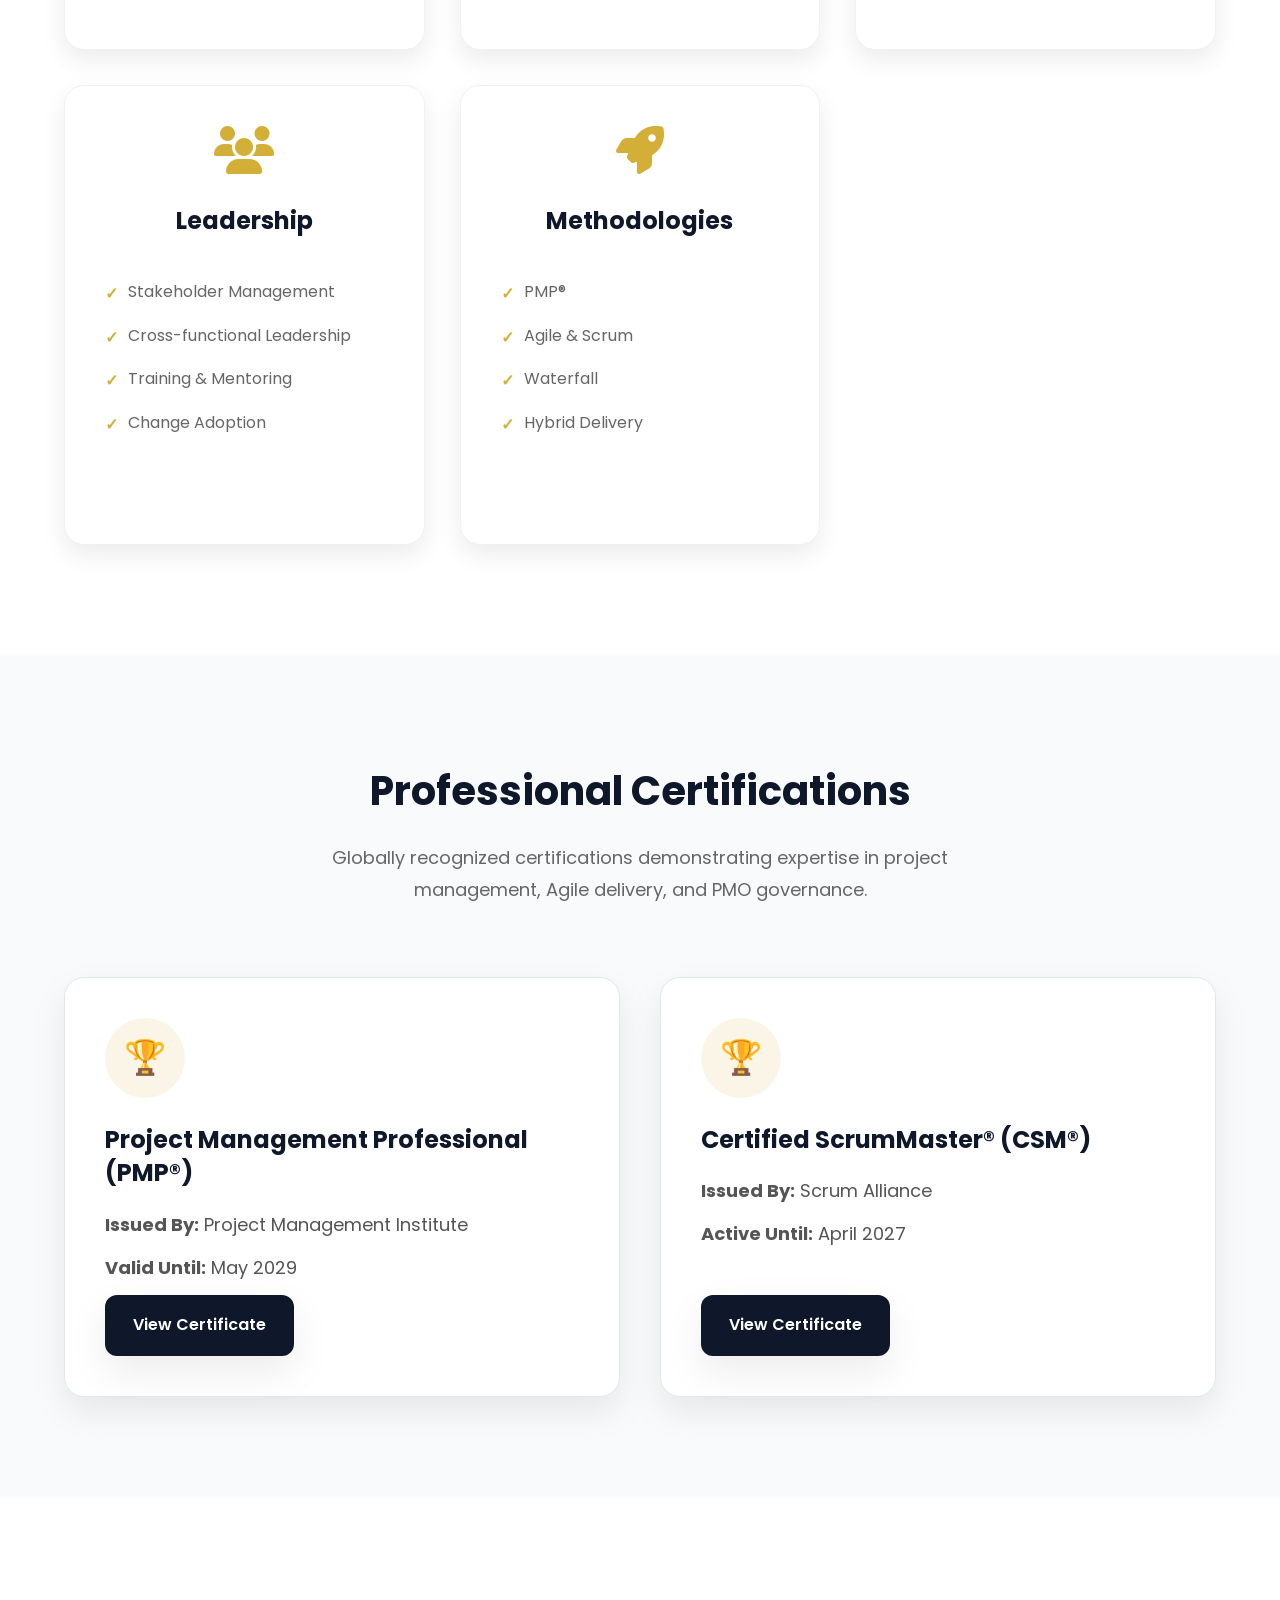
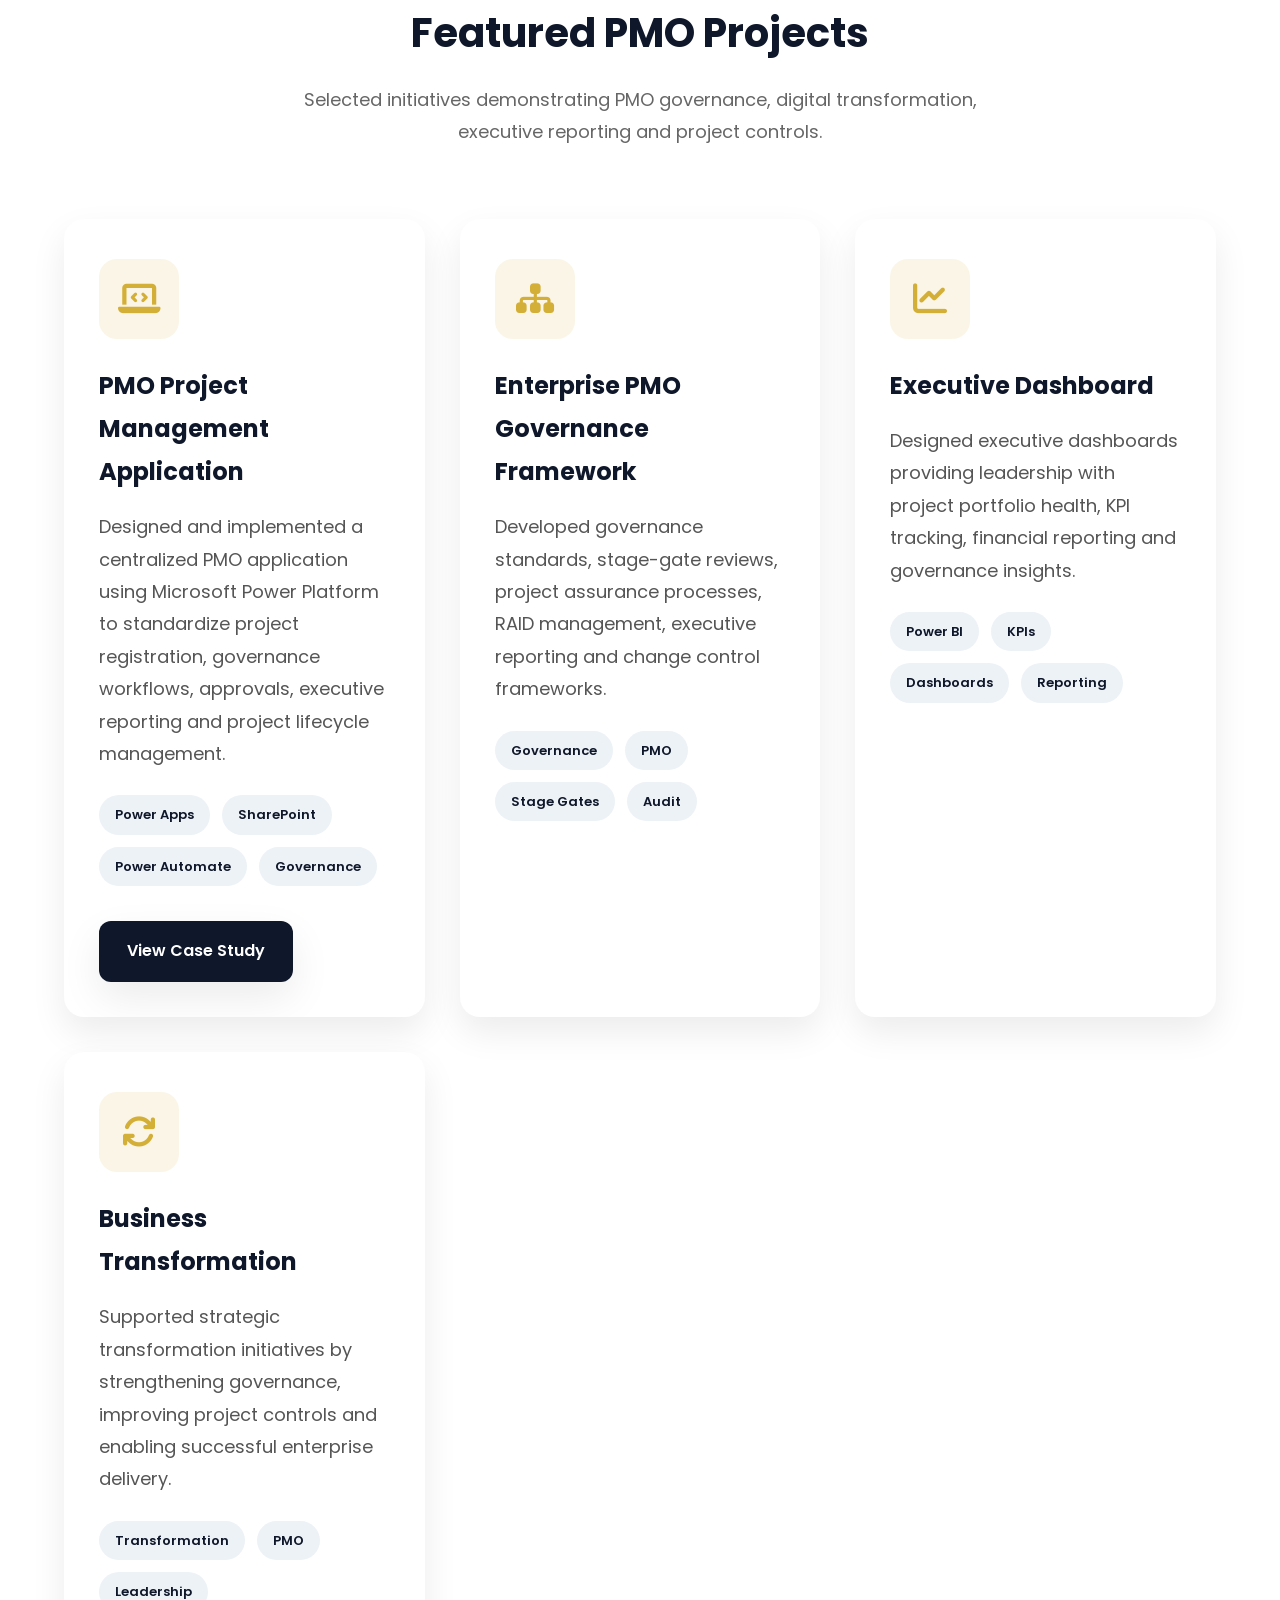
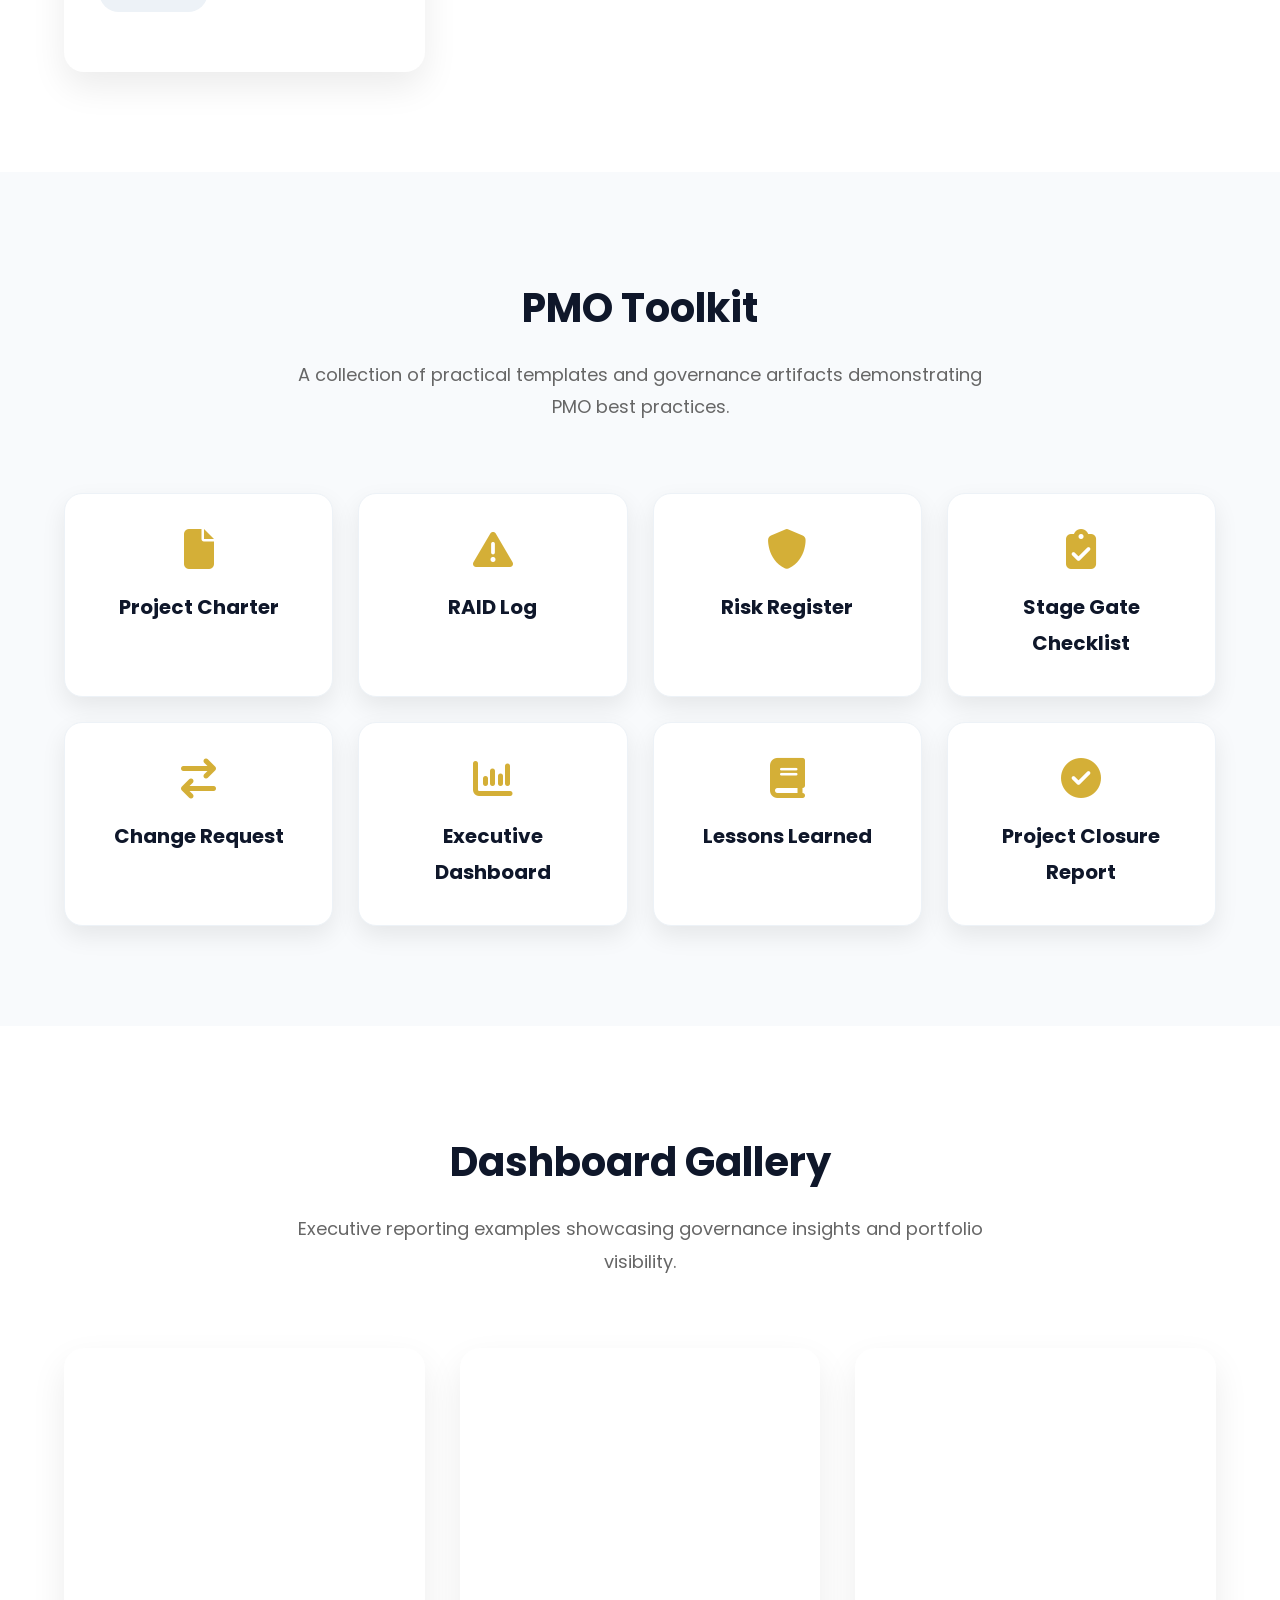
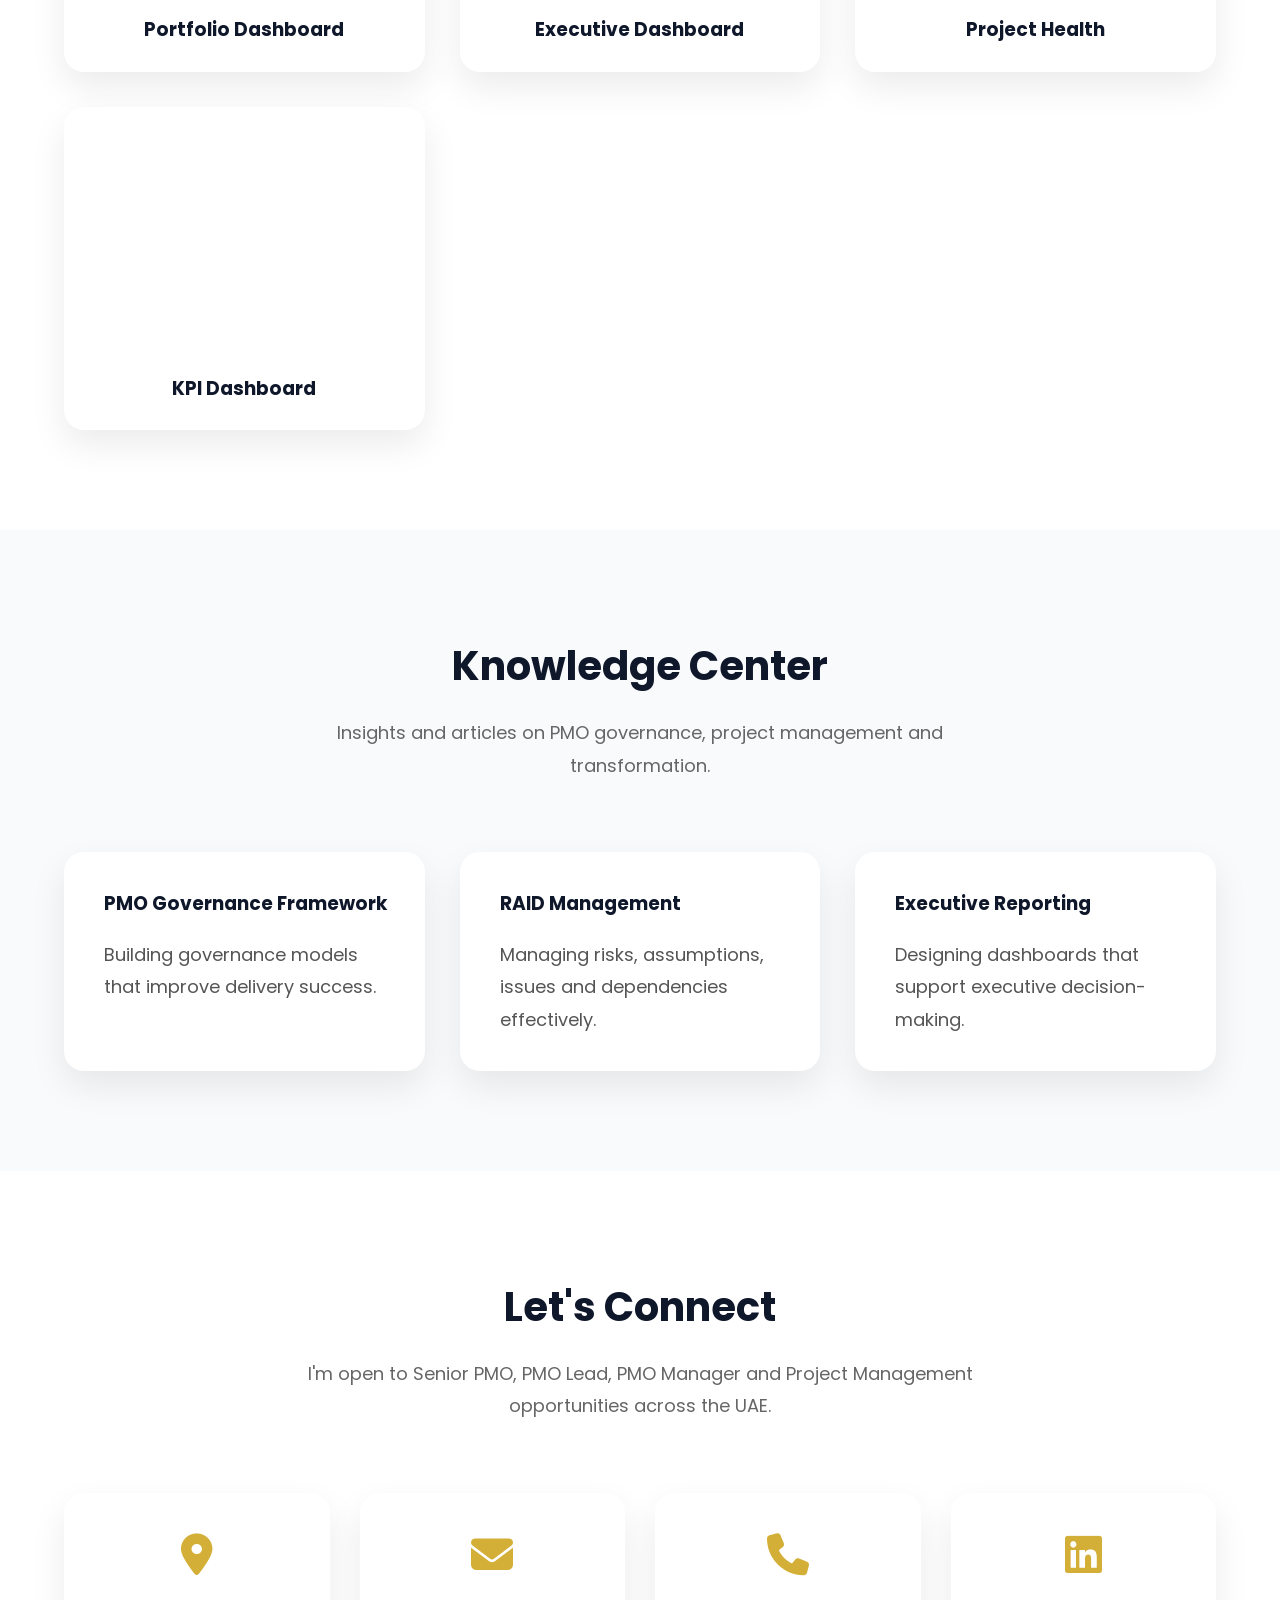
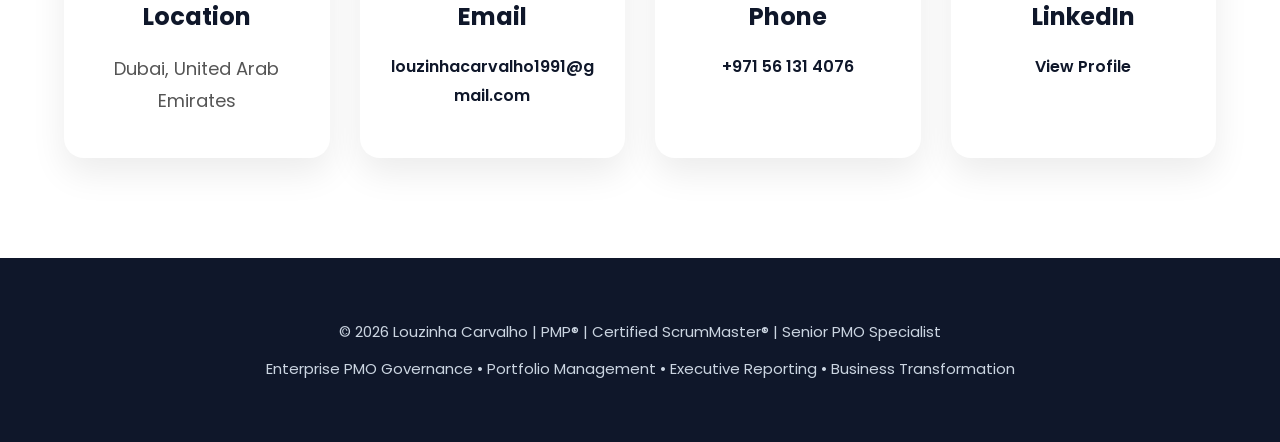
==== commit b9a51db0: "Update index.html" ====
--- a/index.html
+++ b/index.html
@@ -969,8 +969,13 @@
 
 <div class="toolkit-grid">
 
-<div class="tool-card"><i class="fa-solid fa-file"></i><h3>Project Charter</h3></div>
-
+<a href="project-charter.html" class="tool-card">
+
+    <i class="fa-solid fa-file"></i>
+
+    <h3>Project Charter</h3>
+
+</a>
 <div class="tool-card"><i class="fa-solid fa-triangle-exclamation"></i><h3>RAID Log</h3></div>
 
 <div class="tool-card"><i class="fa-solid fa-shield"></i><h3>Risk Register</h3></div>
--- a/style.css
+++ b/style.css
@@ -27,7 +27,7 @@
     --text:#334155;
     --heading:#0F172A;
 
-    --shadow:0 15px 40px rgba(0,0,0,.08);
+    --shadow:0 16px 40px rgba(0,0,0,.08);
 
     --radius:16px;
 
@@ -112,7 +112,7 @@
 
     width:90%;
 
-    max-width:1300px;
+    max-width:1200px;
 
     margin:auto;
 
@@ -953,7 +953,6 @@
 
 }
 
-.skill-card{
 .skill-card{
 
     background:white;
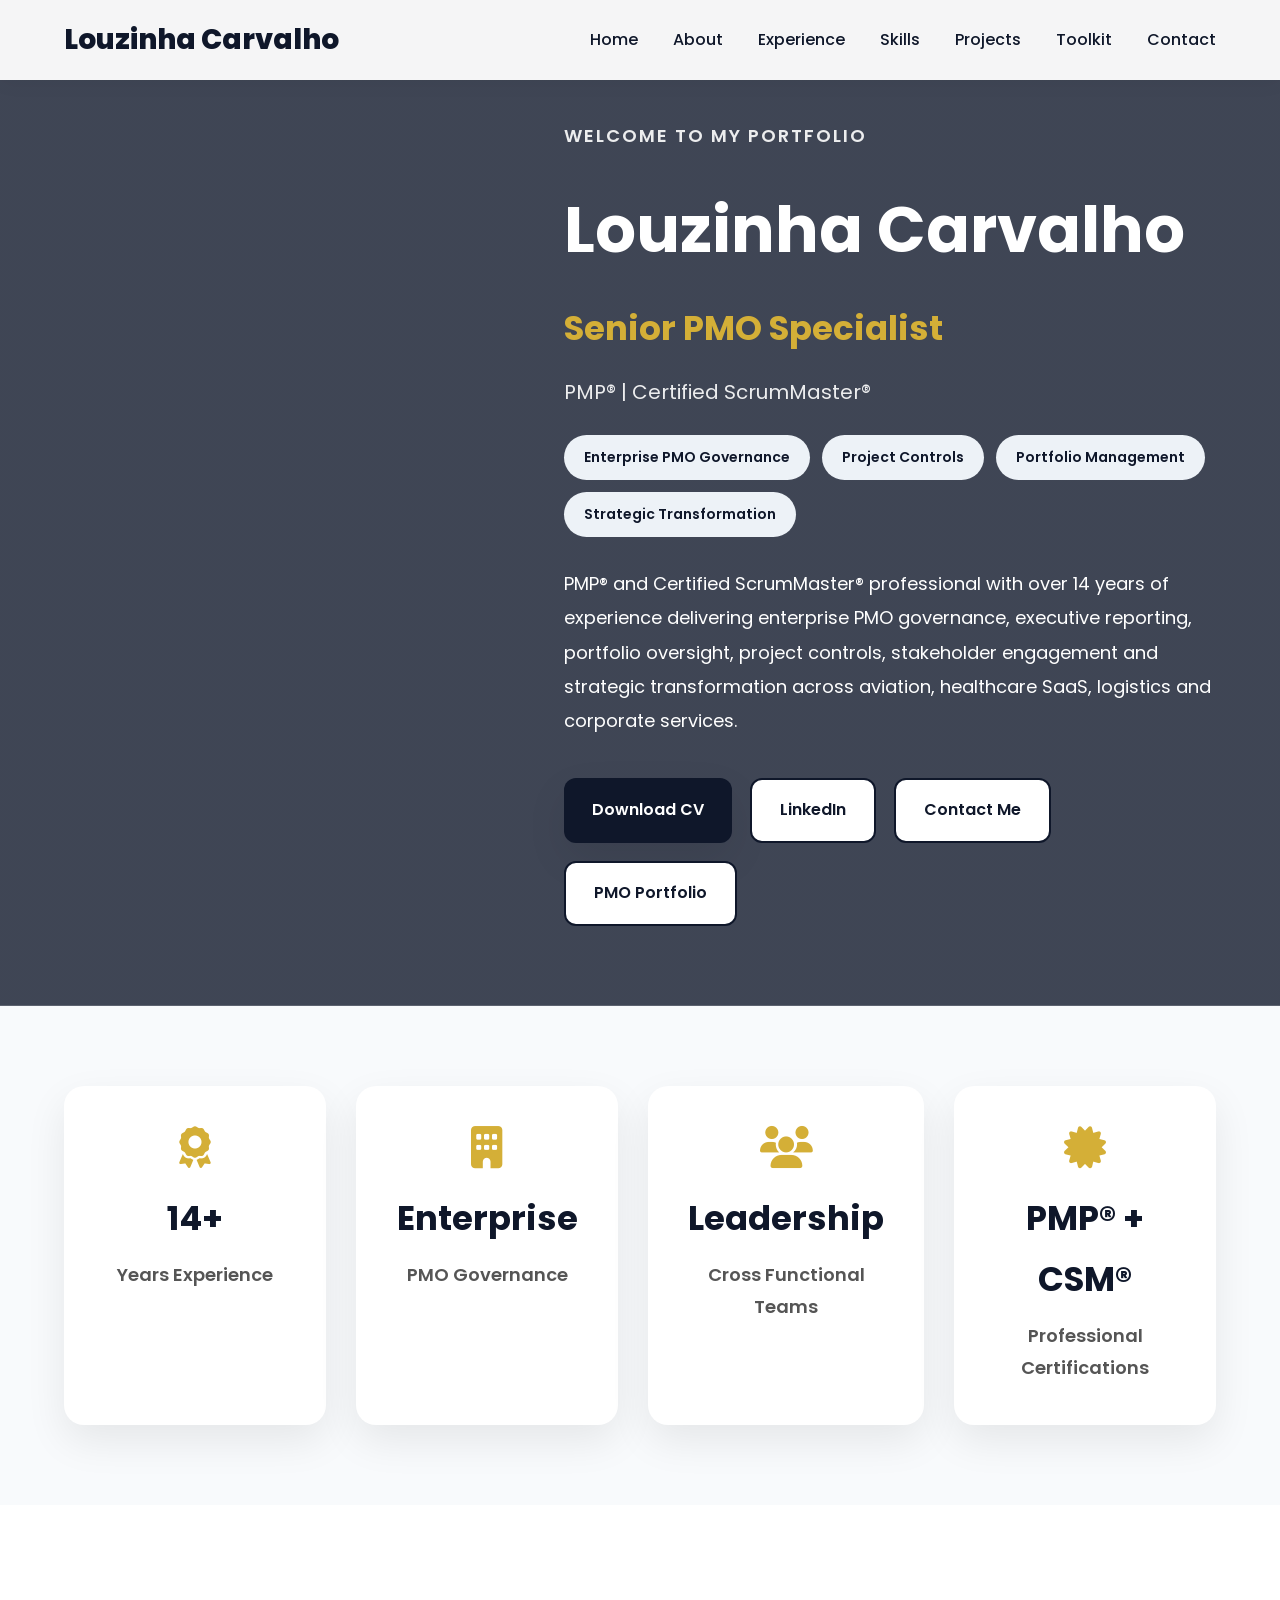
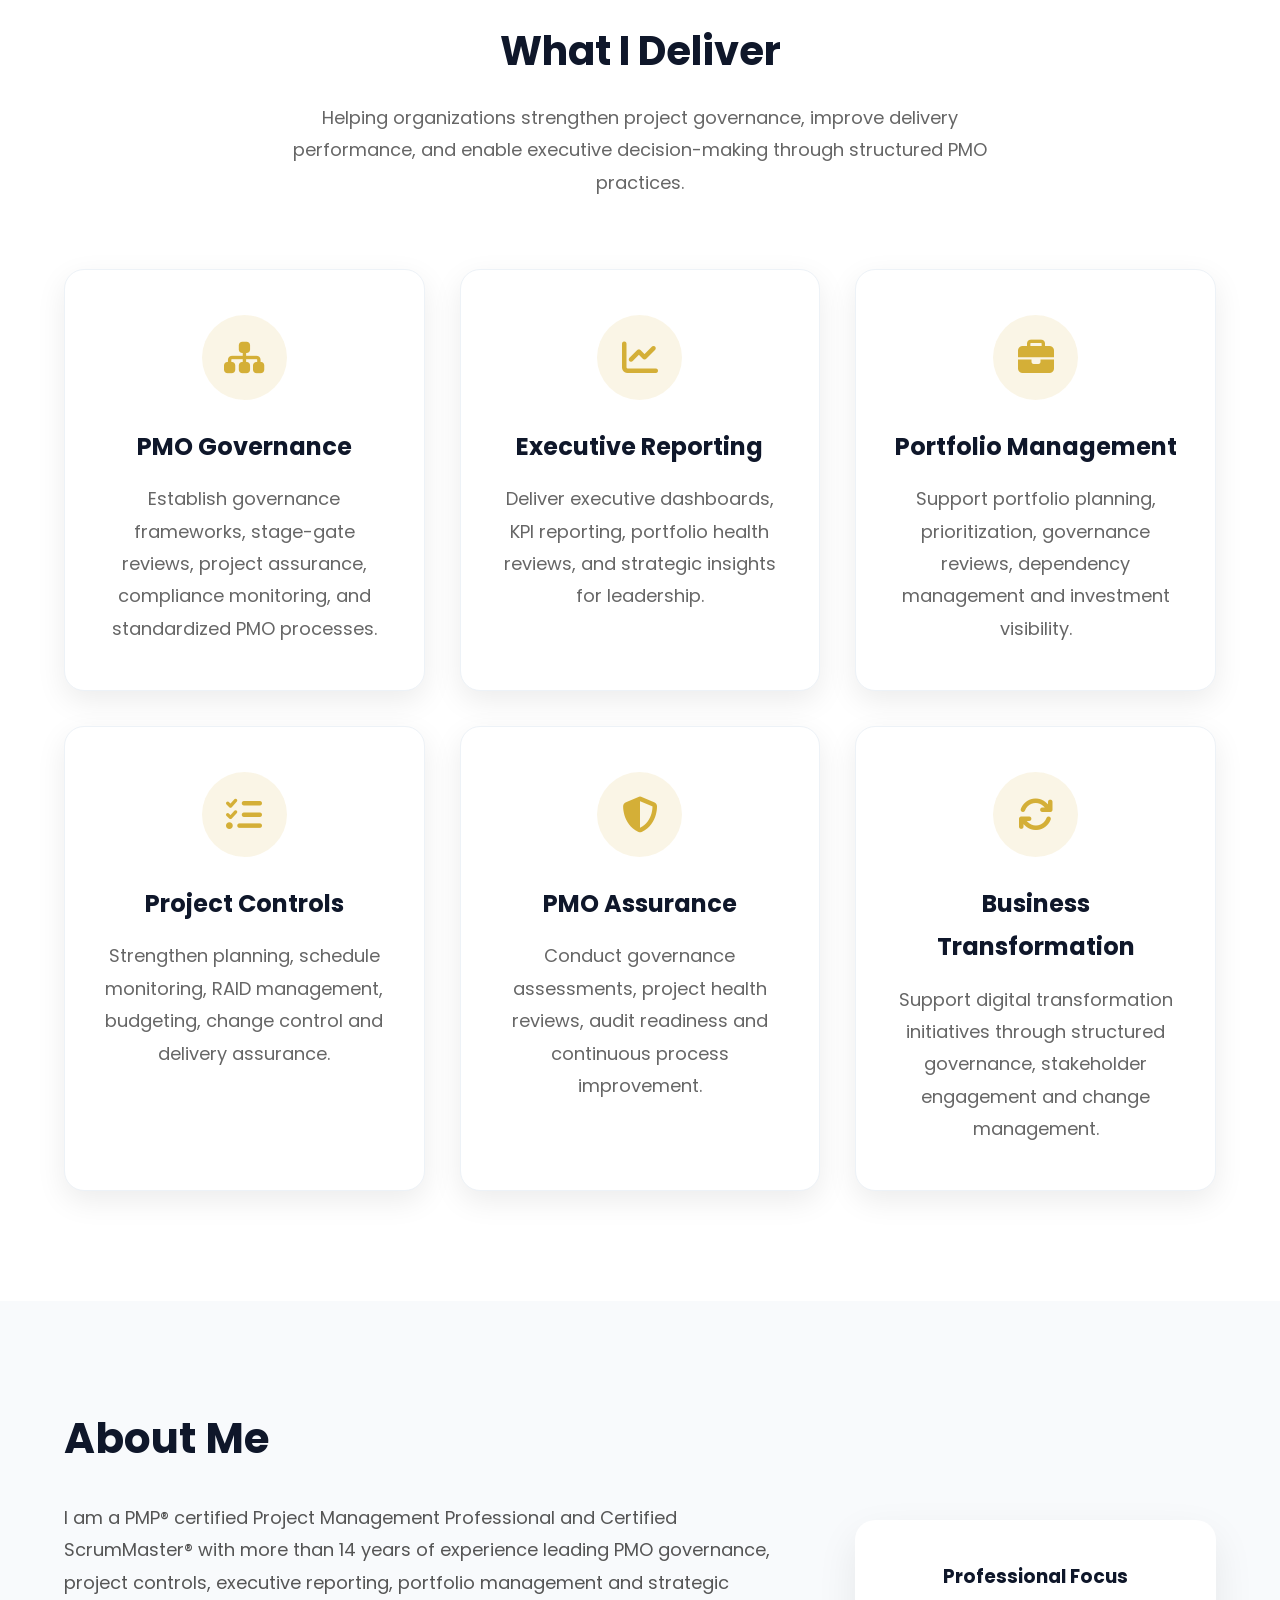
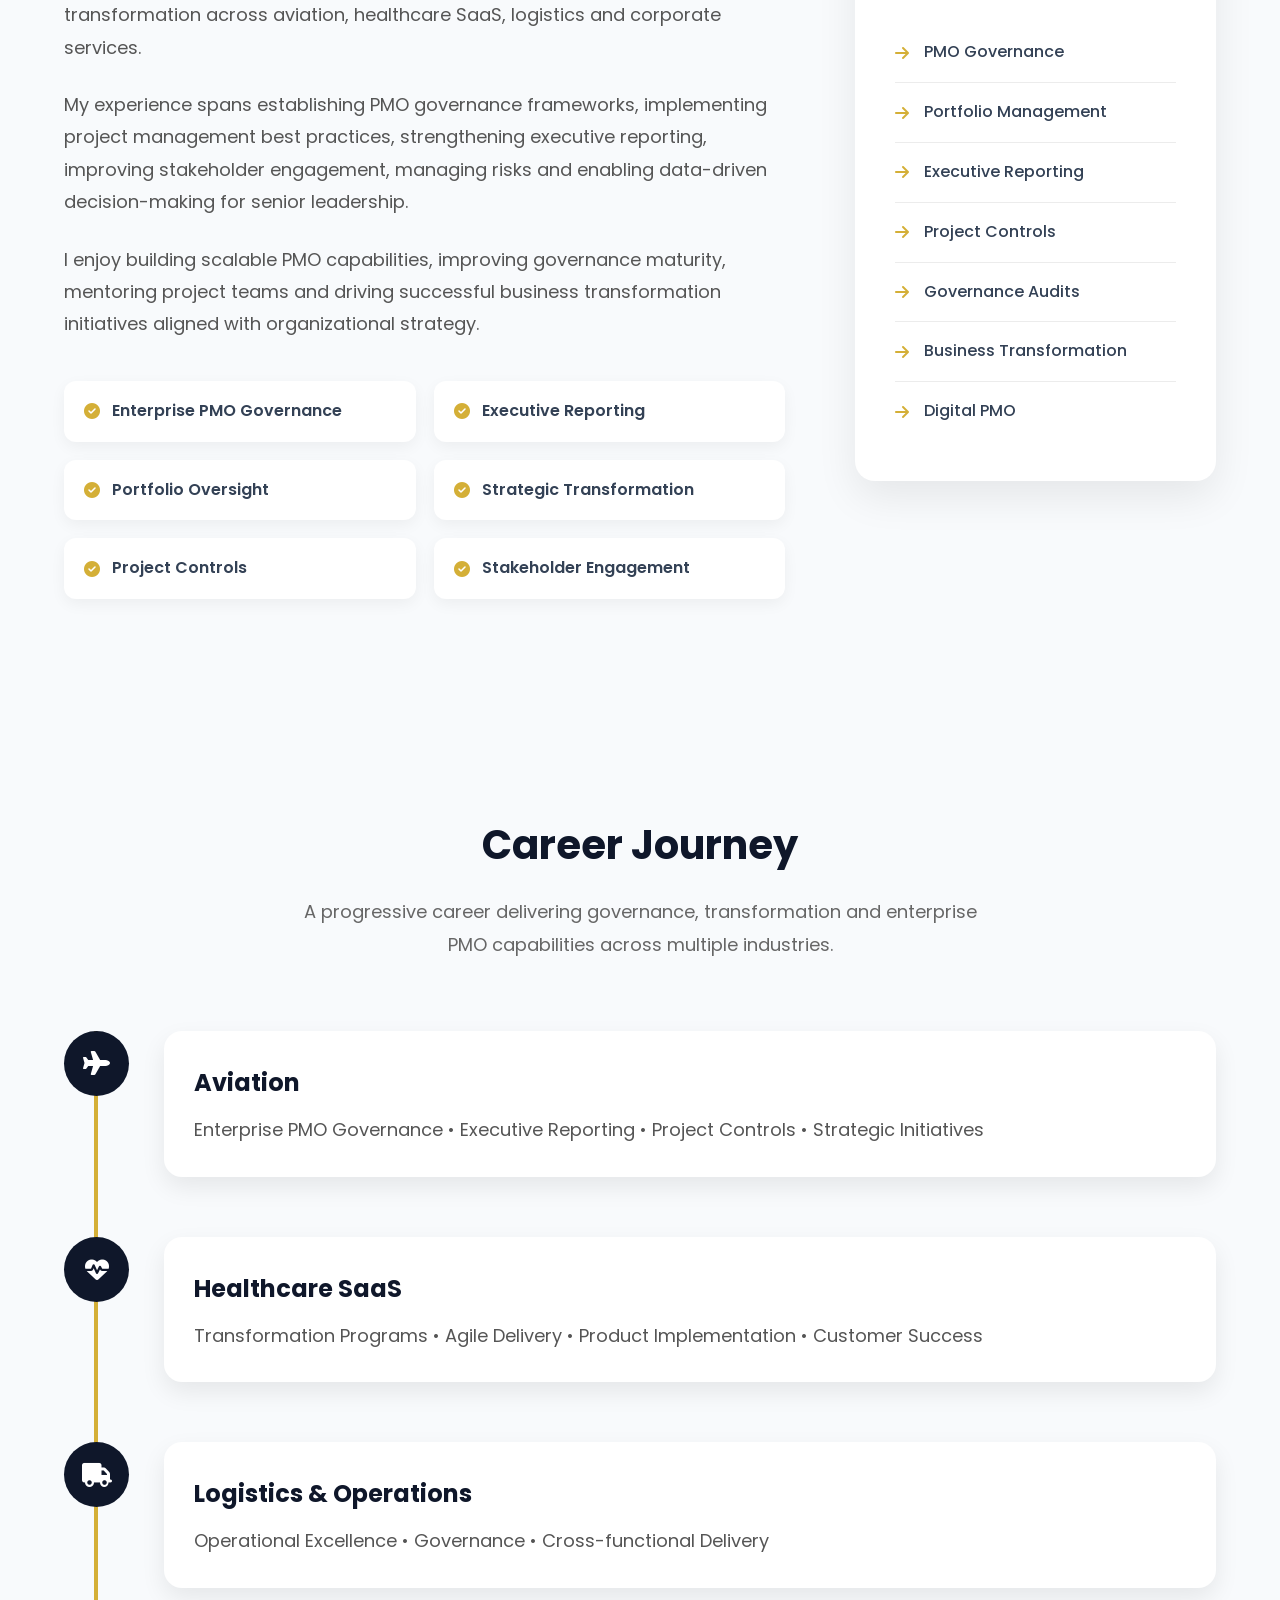
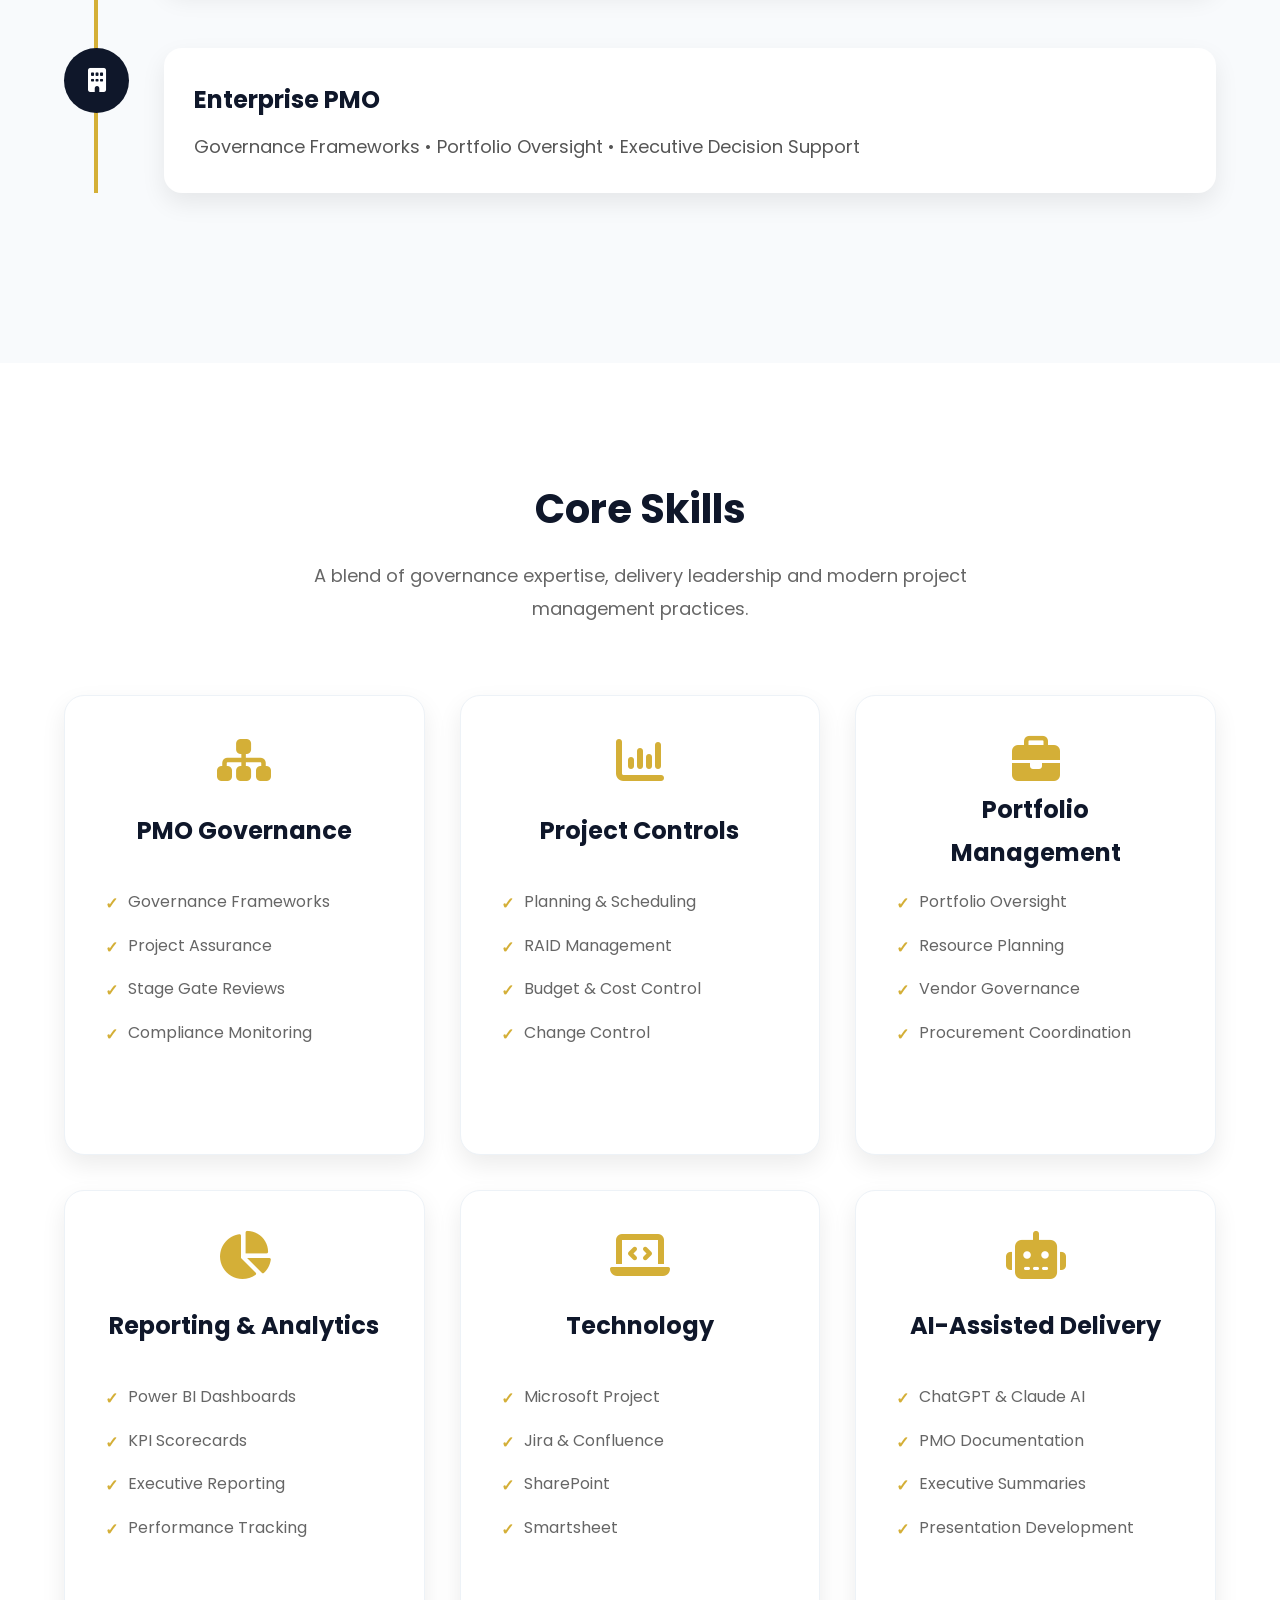
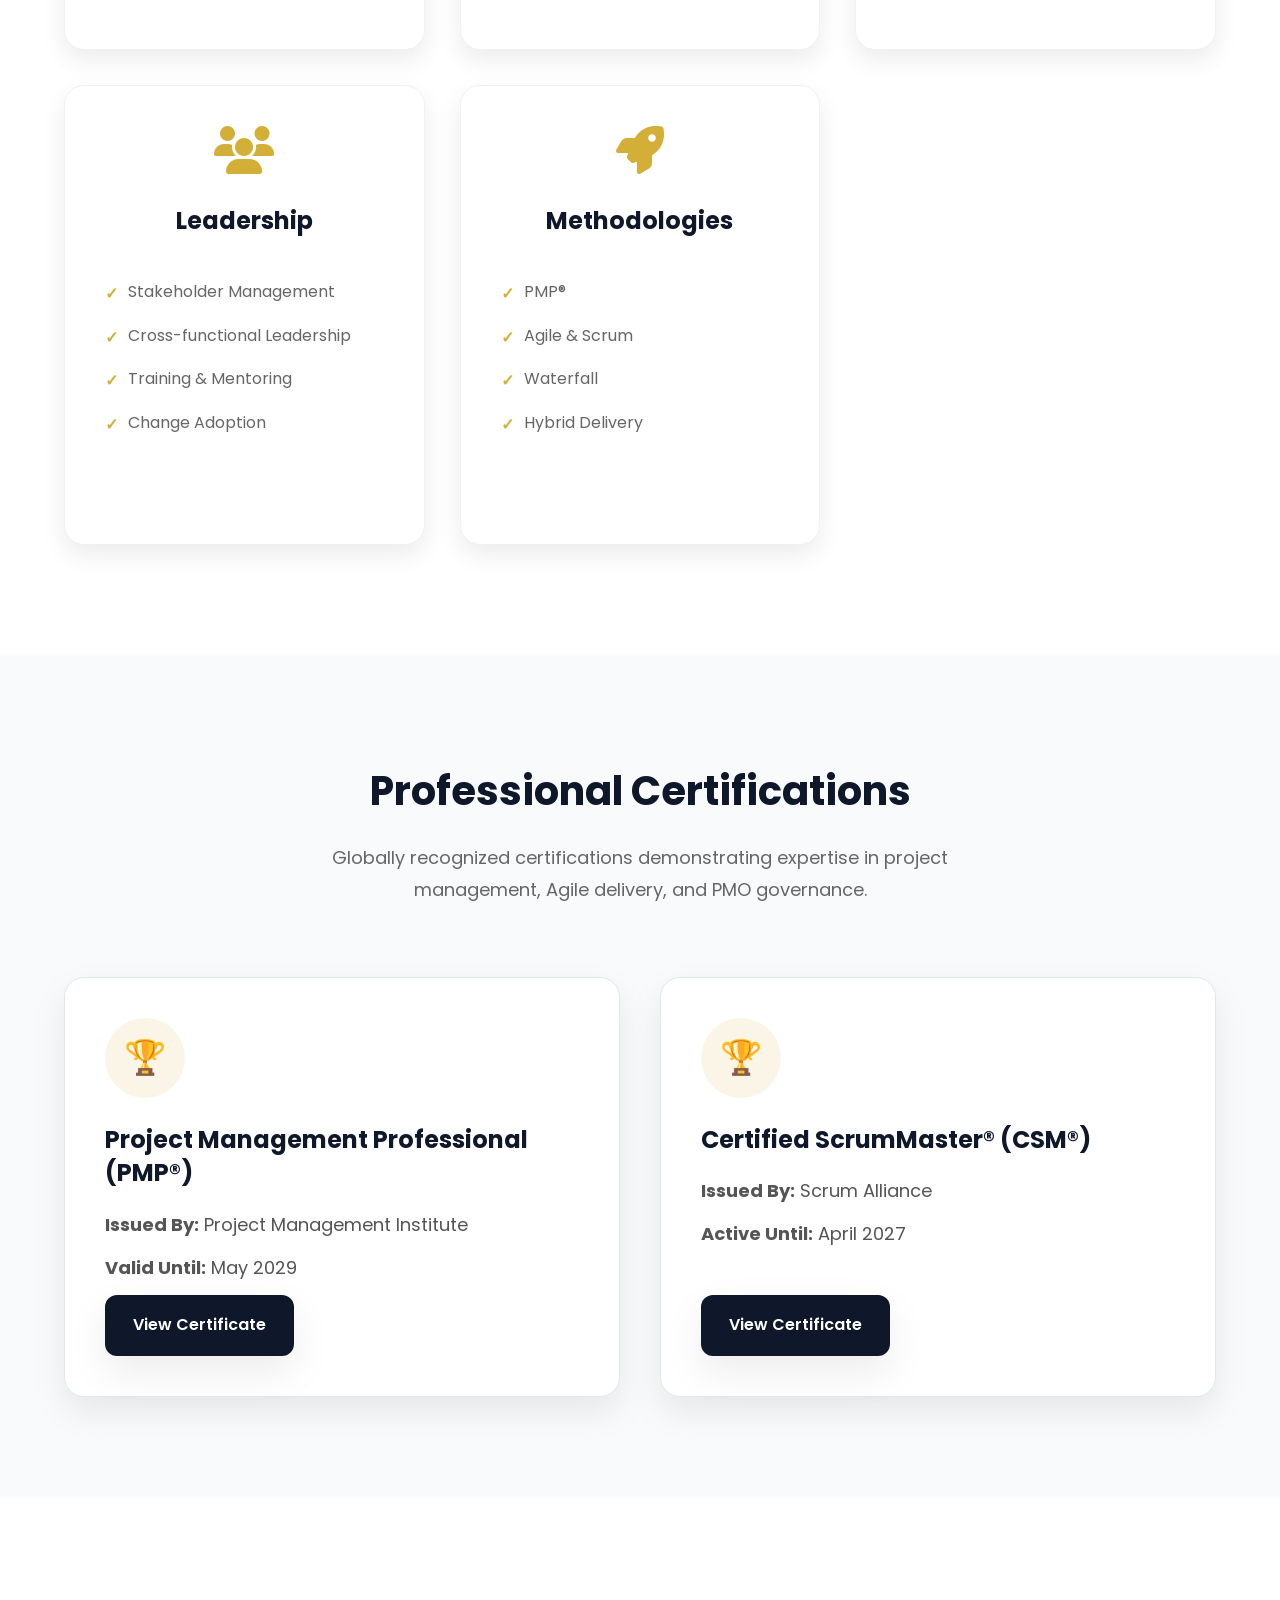
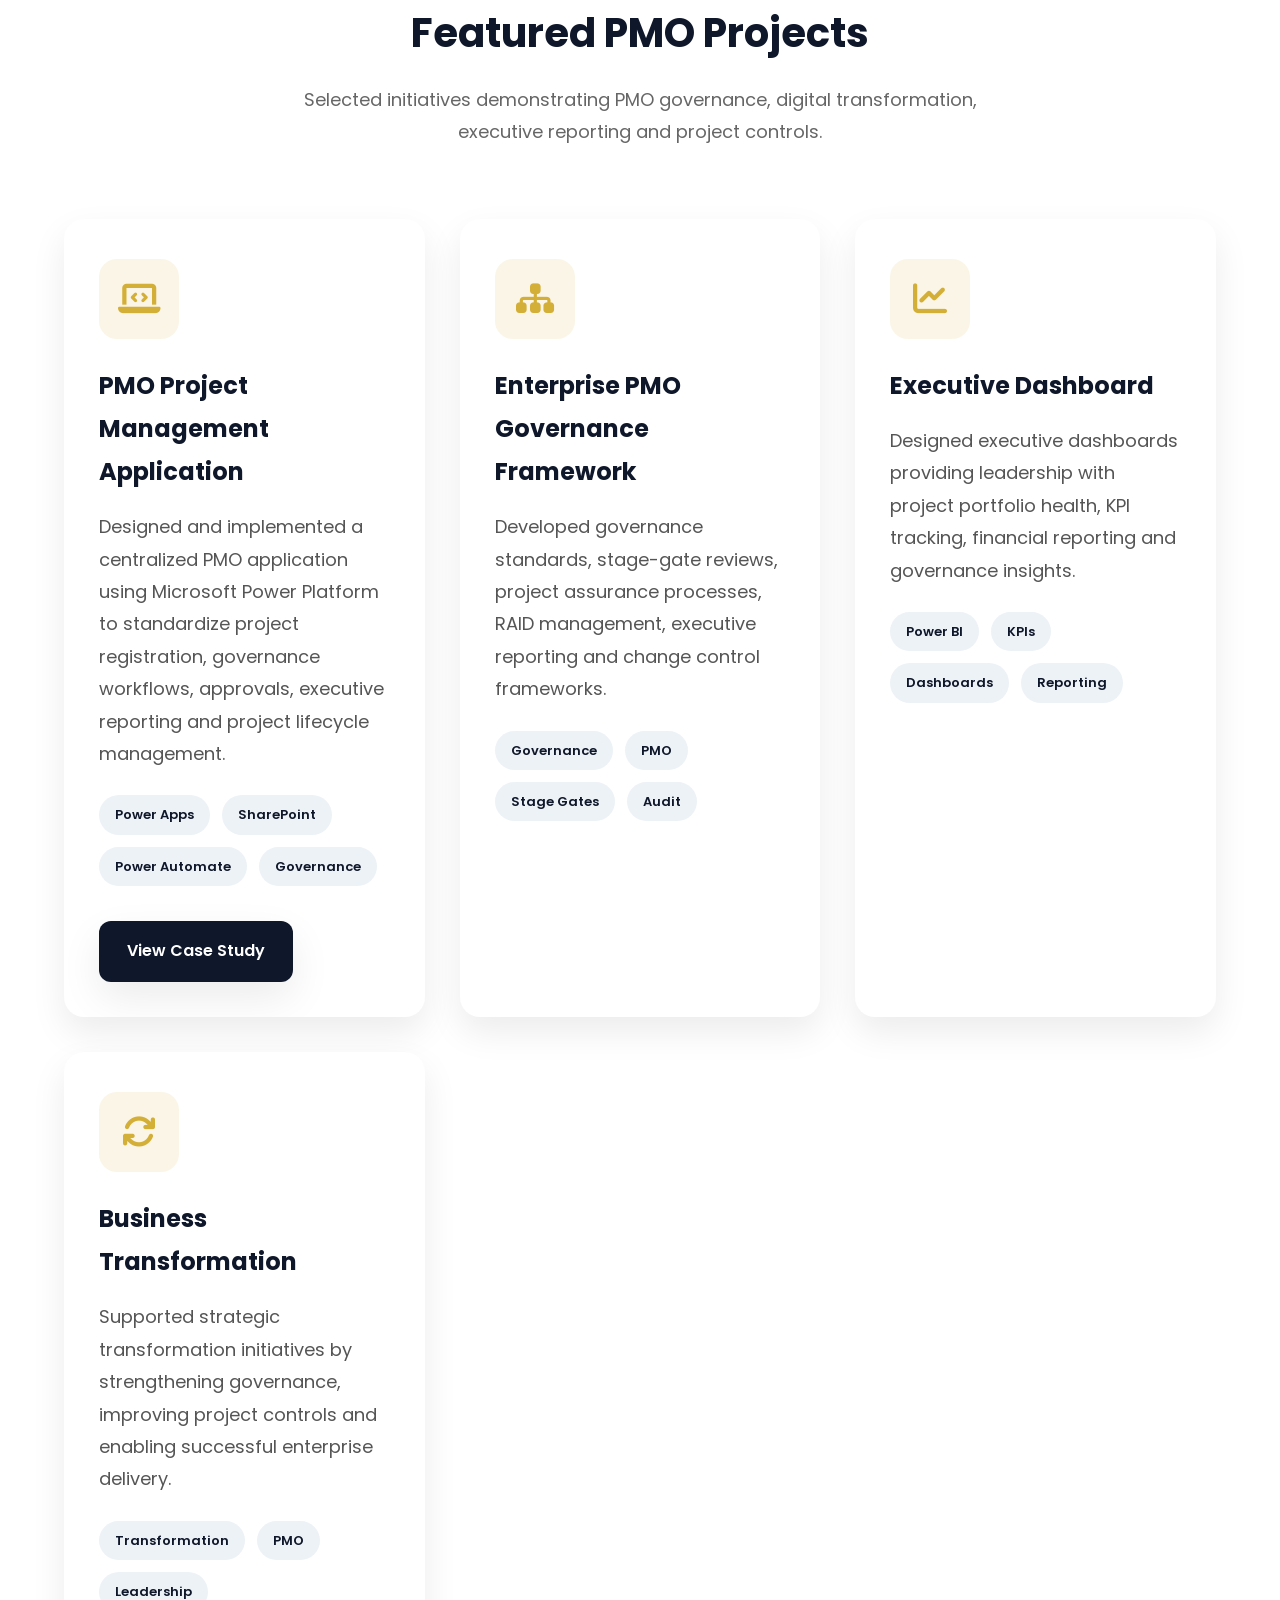
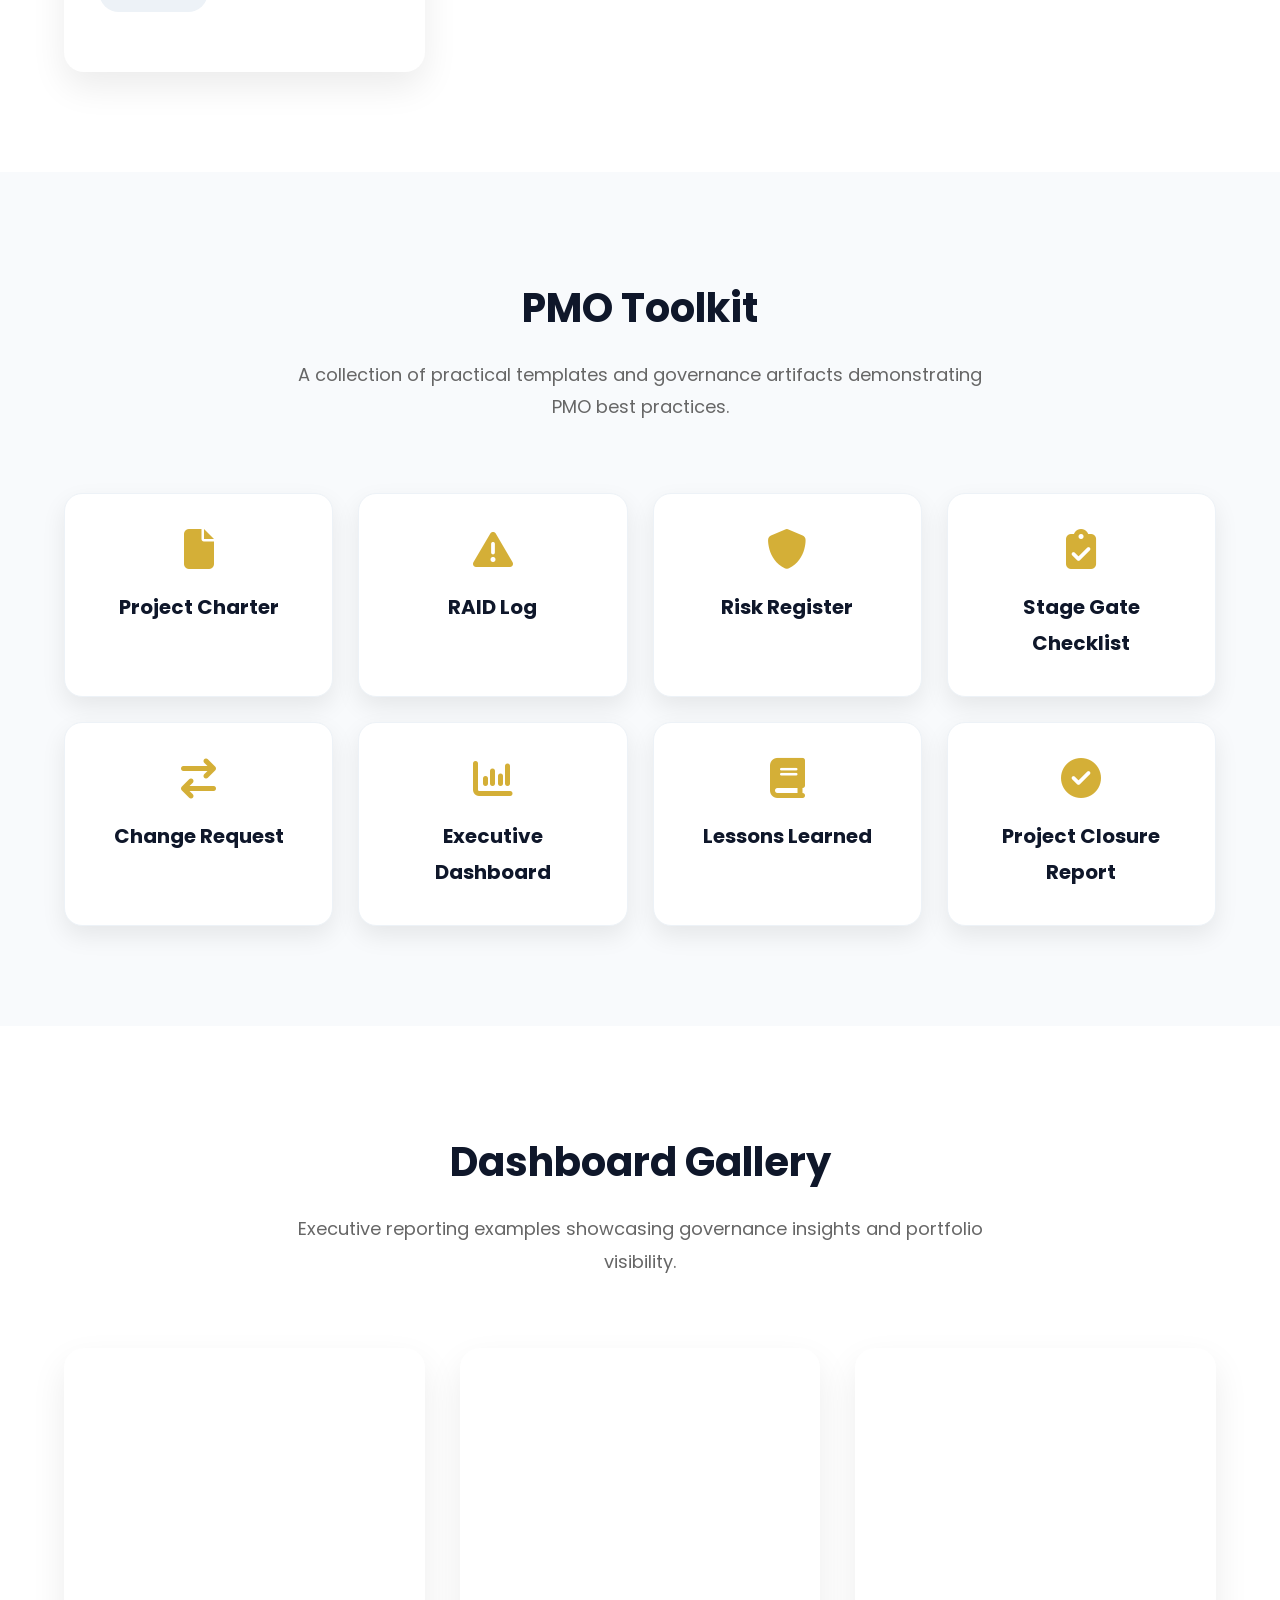
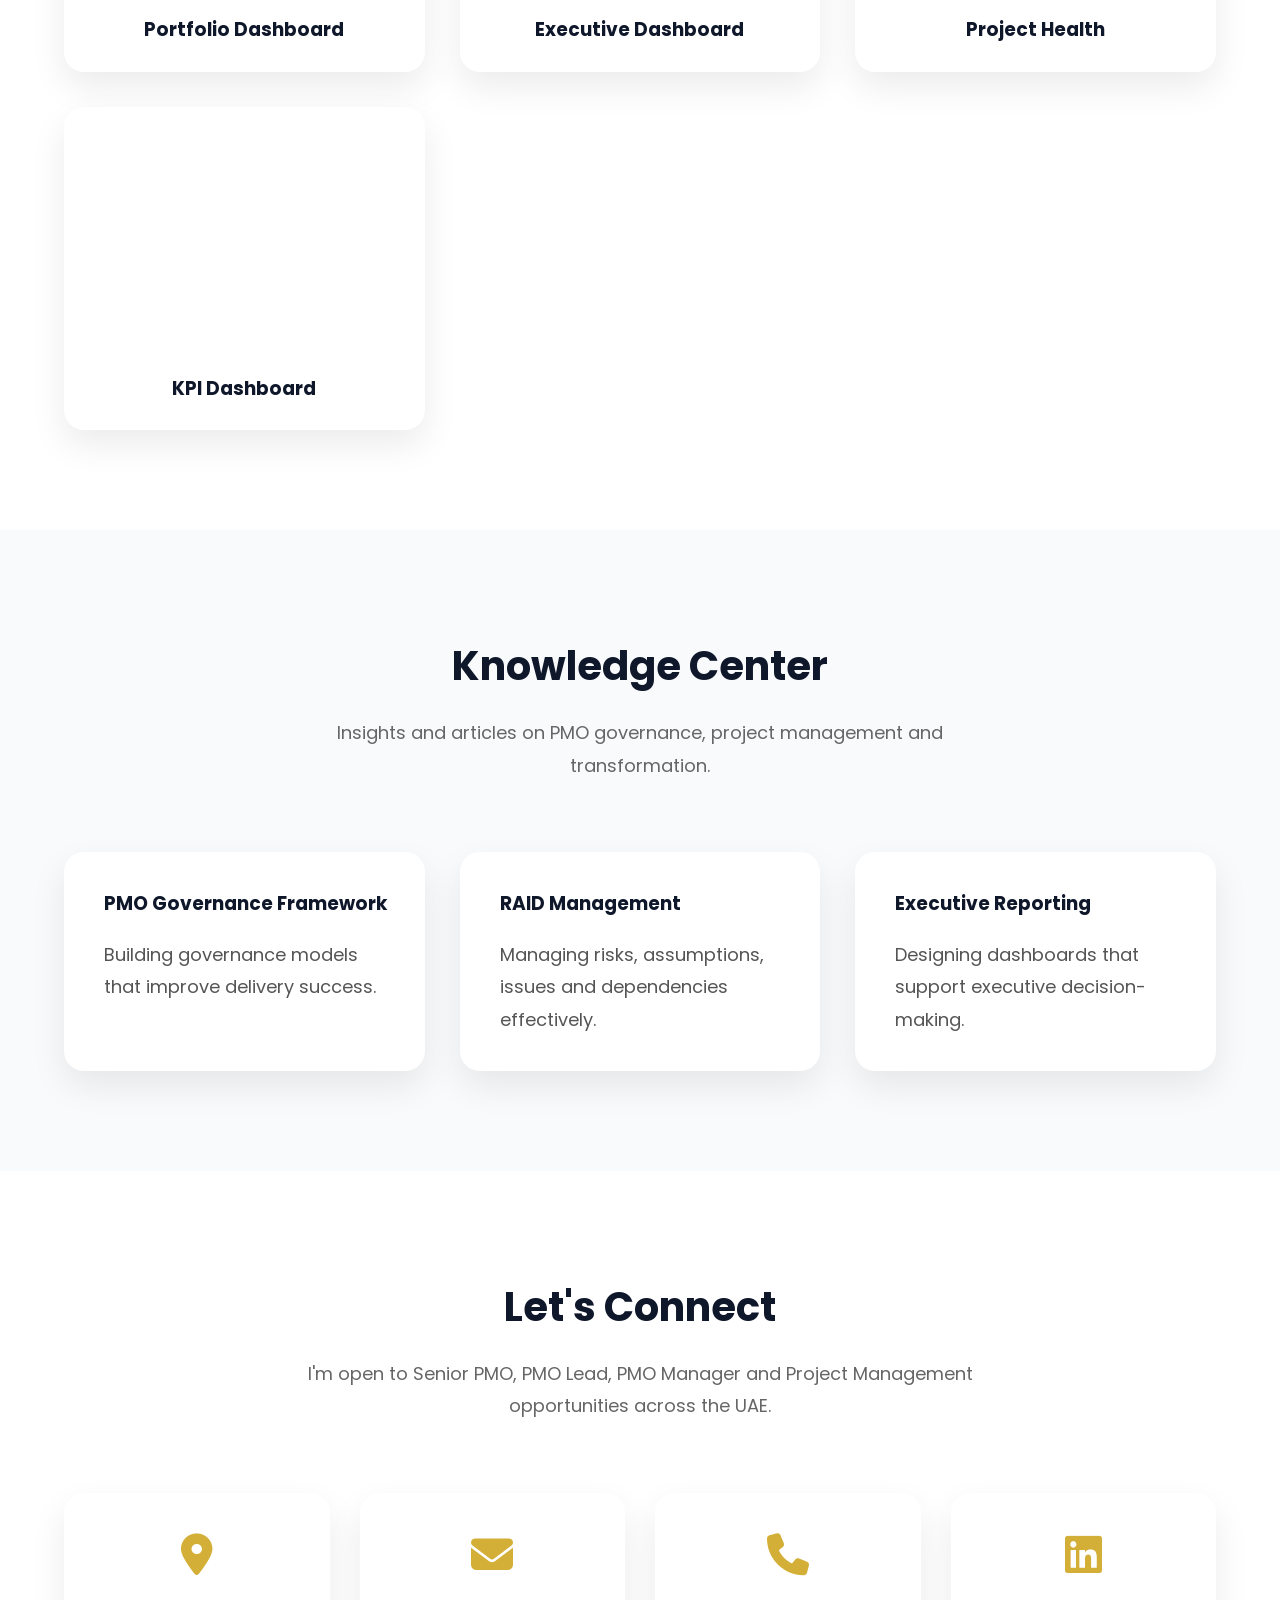
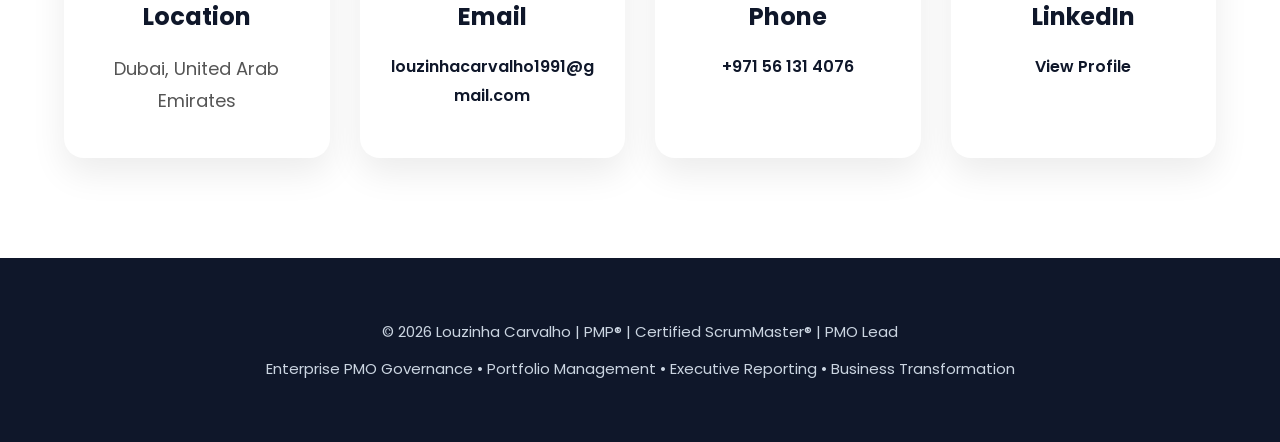
==== commit 1b625818: "Update index.html" ====
--- a/index.html
+++ b/index.html
@@ -1198,7 +1198,7 @@
 
 <p>
 
-© 2026 Louzinha Carvalho | PMP® | Certified ScrumMaster® | Senior PMO Specialist
+© 2026 Louzinha Carvalho | PMP® | Certified ScrumMaster® | PMO Lead
 
 </p>
 
--- a/style.css
+++ b/style.css
@@ -1515,6 +1515,10 @@
 
     border:1px solid #edf2f7;
 
+    text-decoration:none;
+
+    color:inherit;
+
 }
 
 .tool-card:hover{
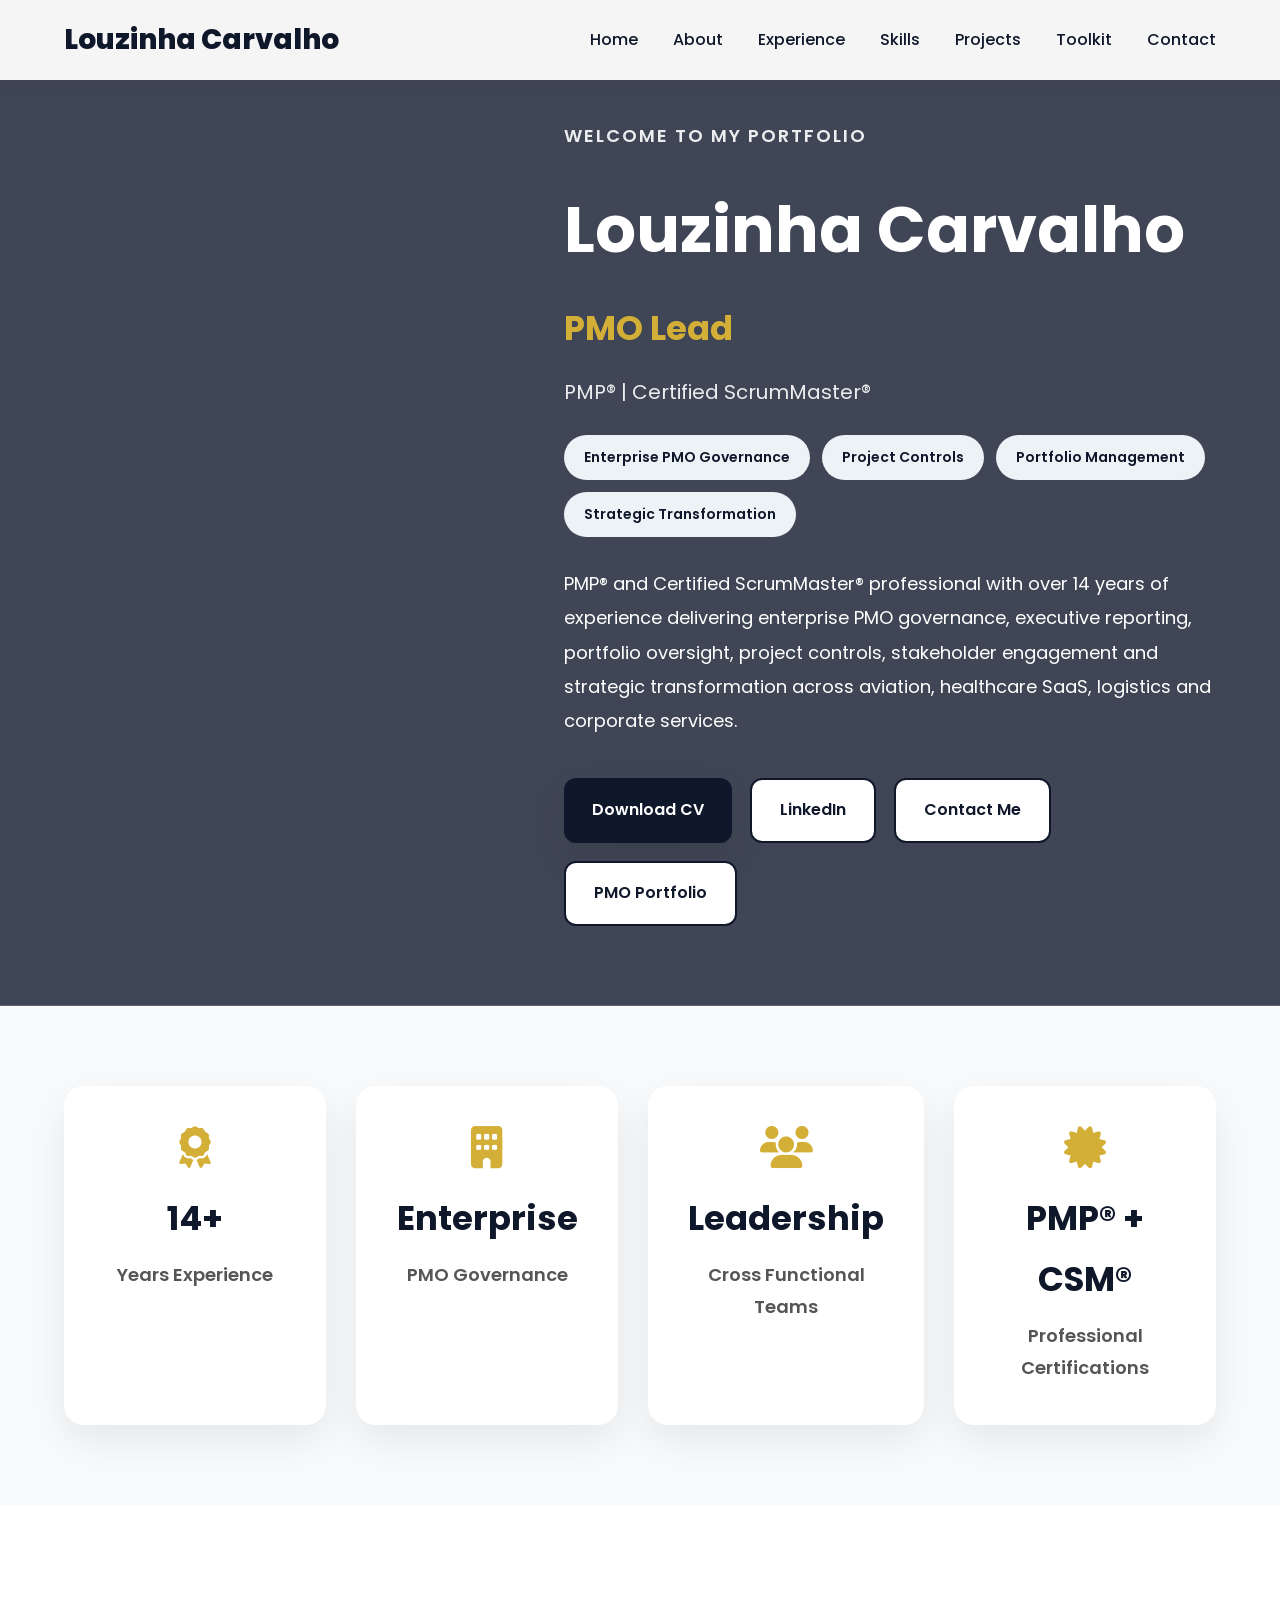
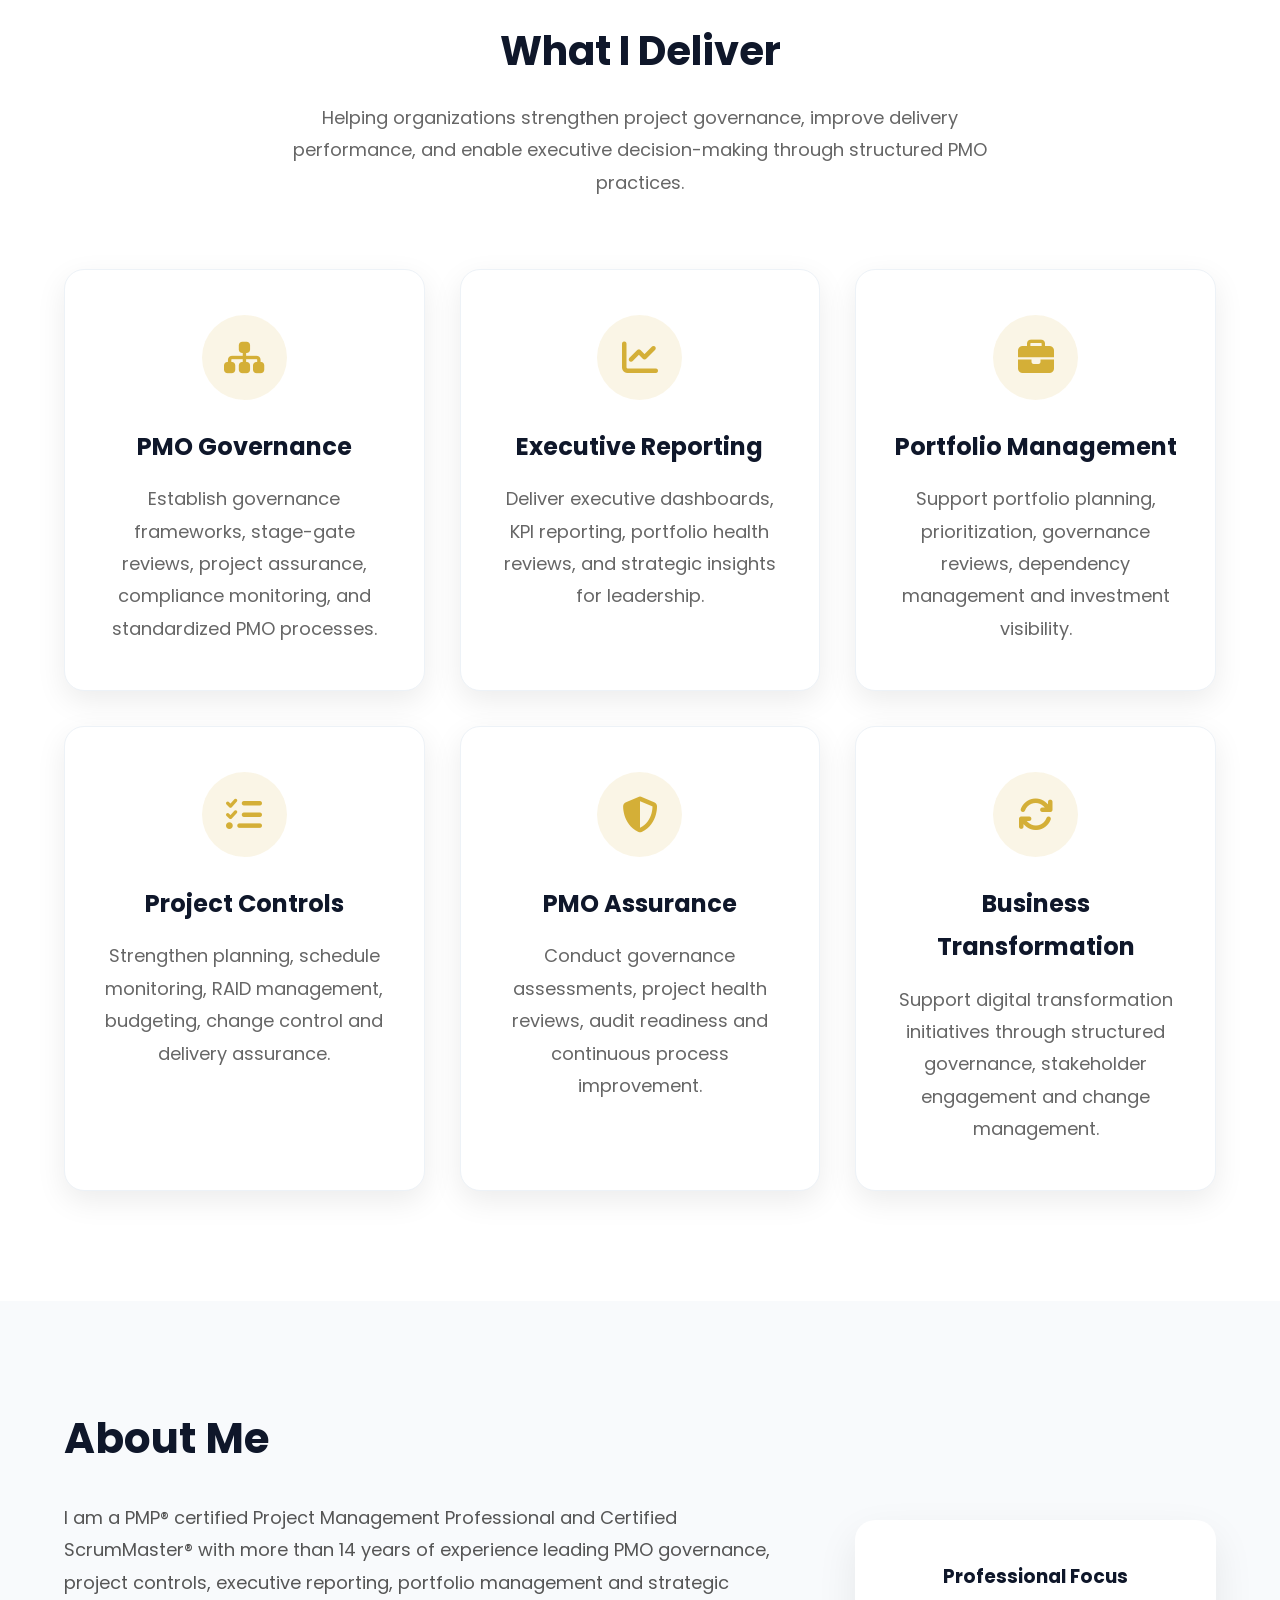
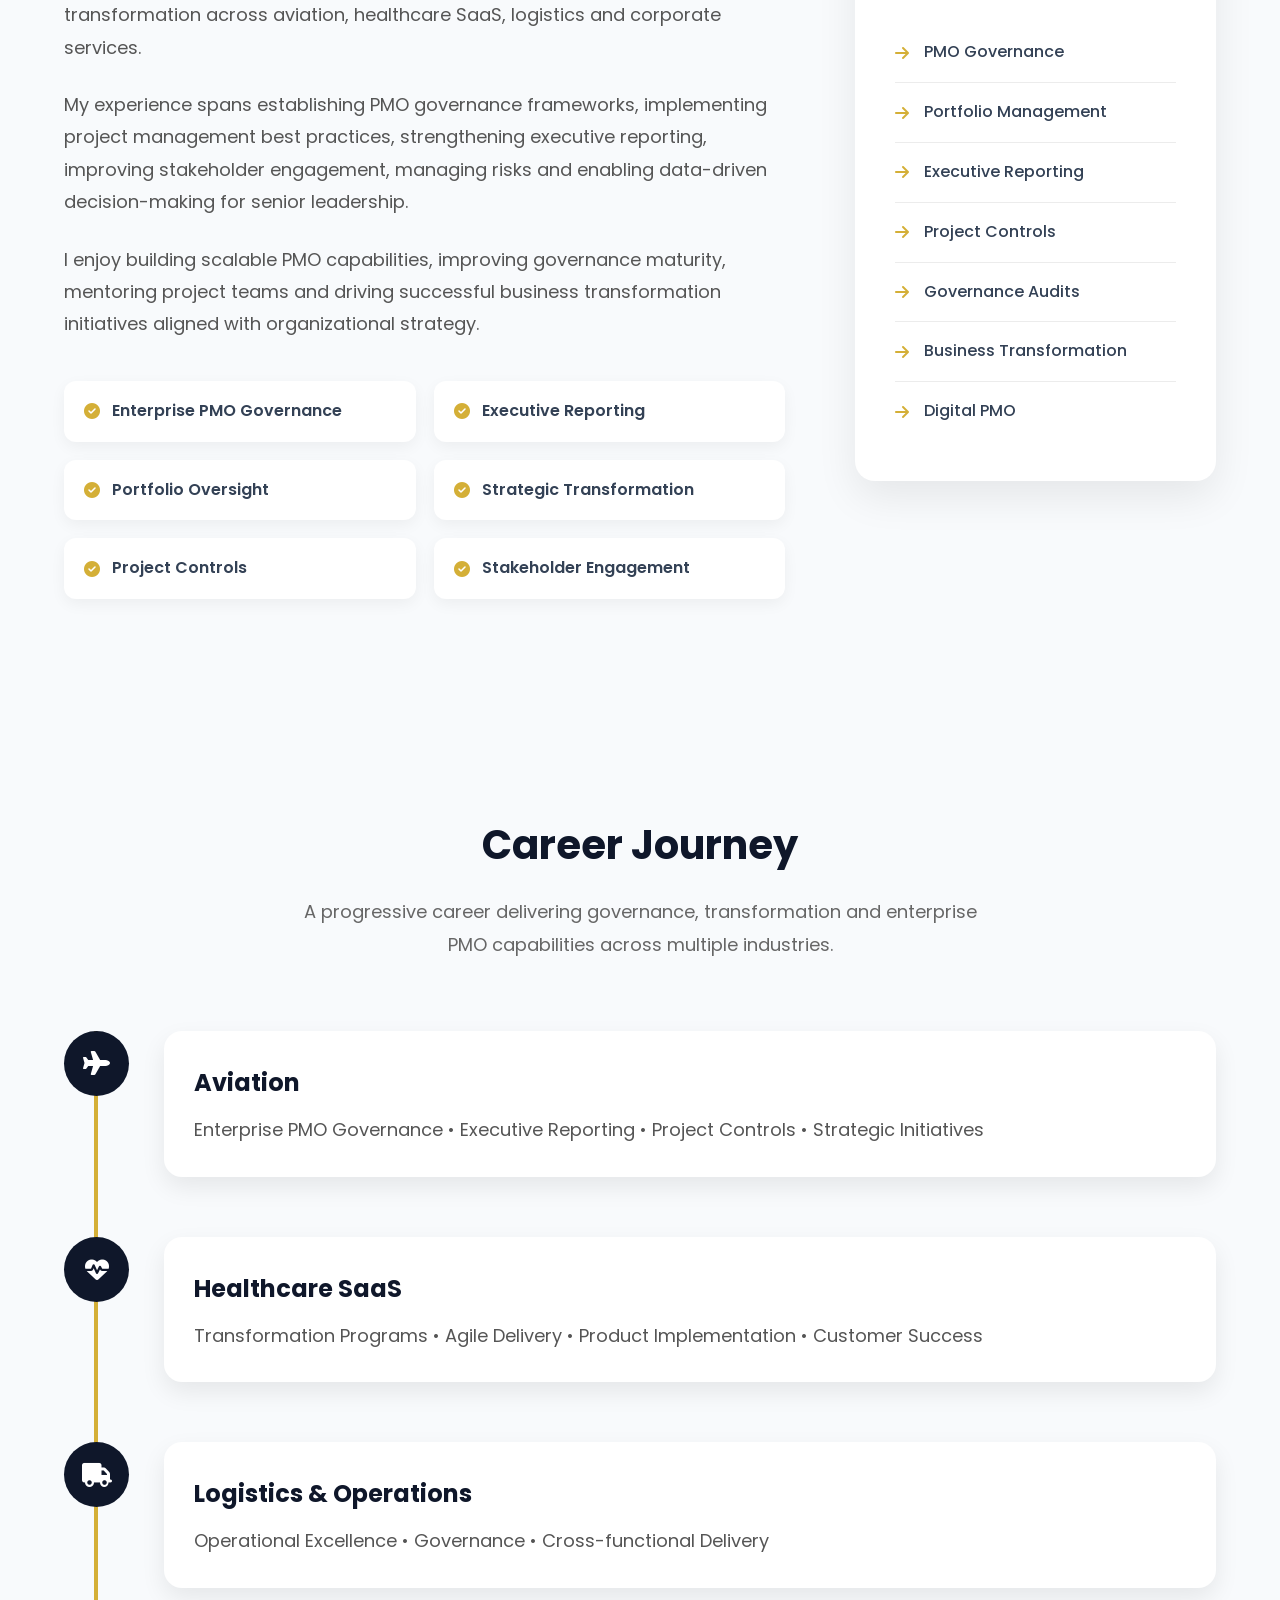
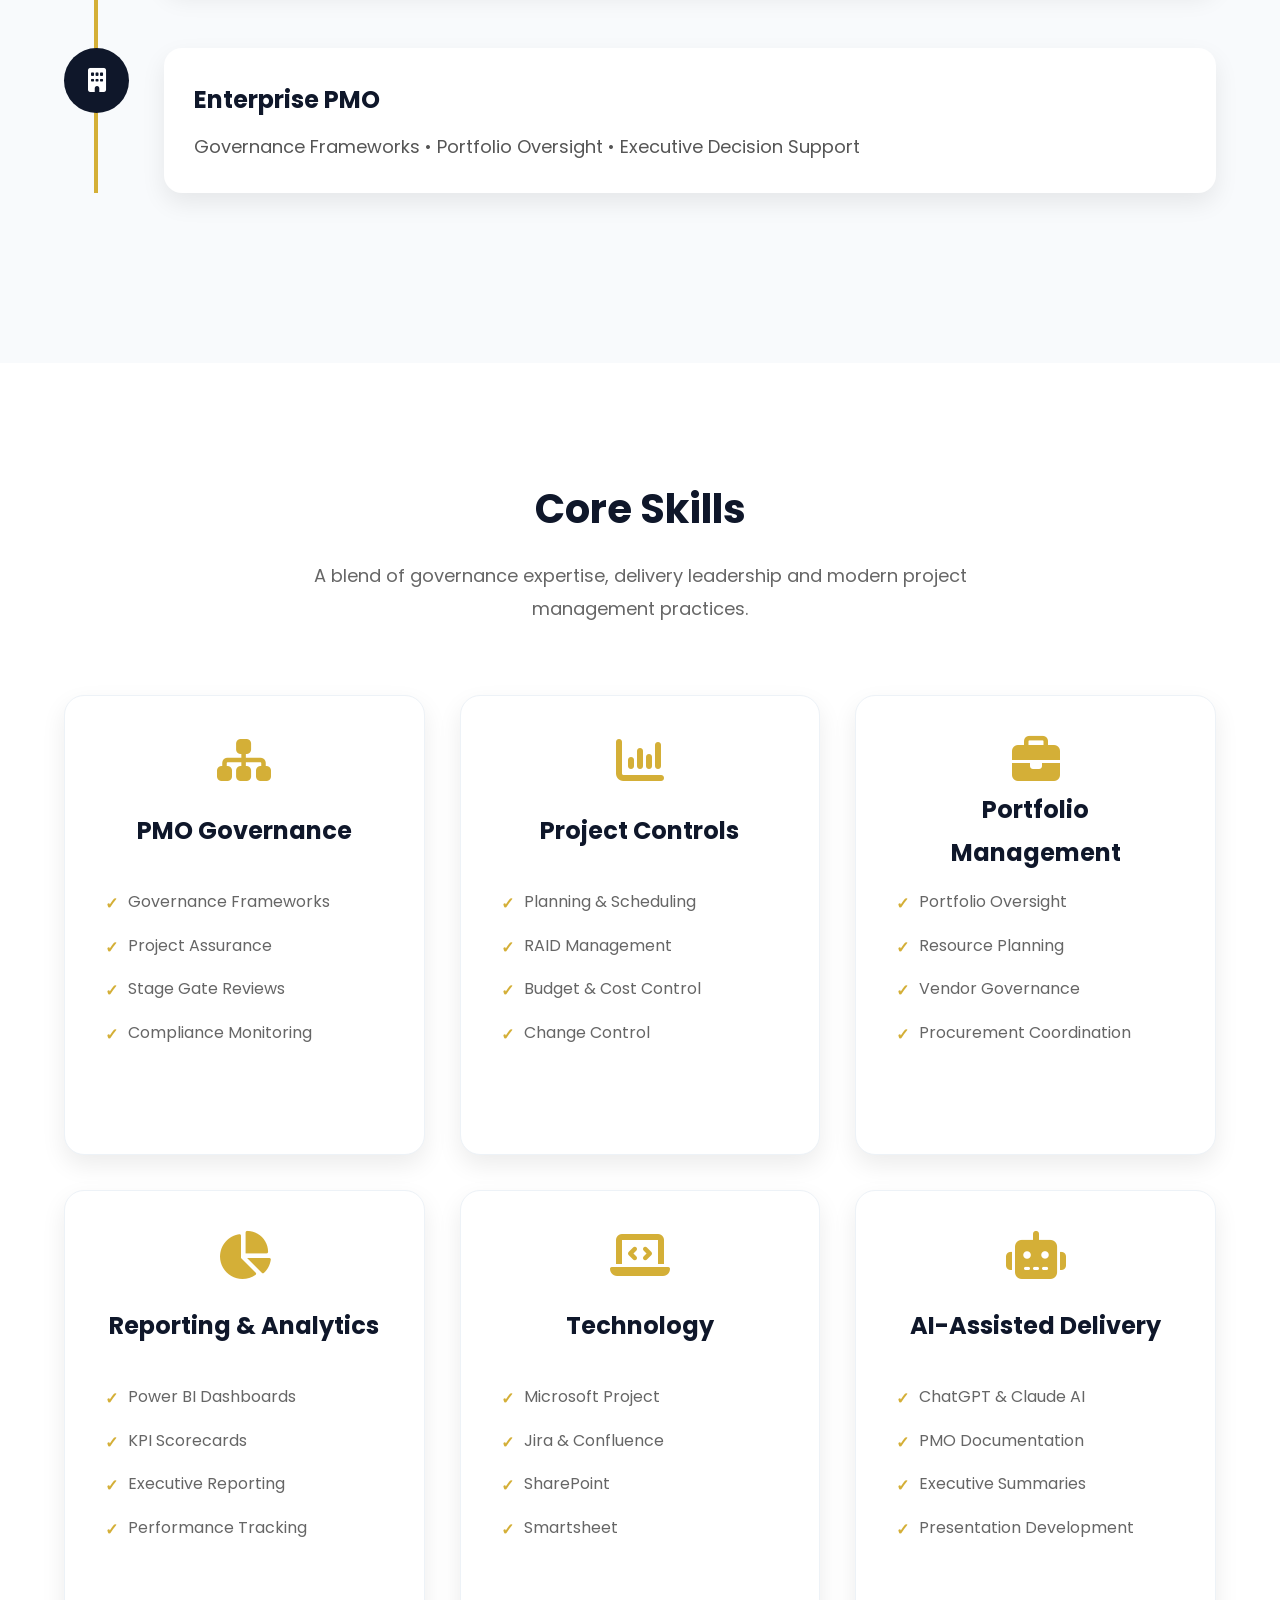
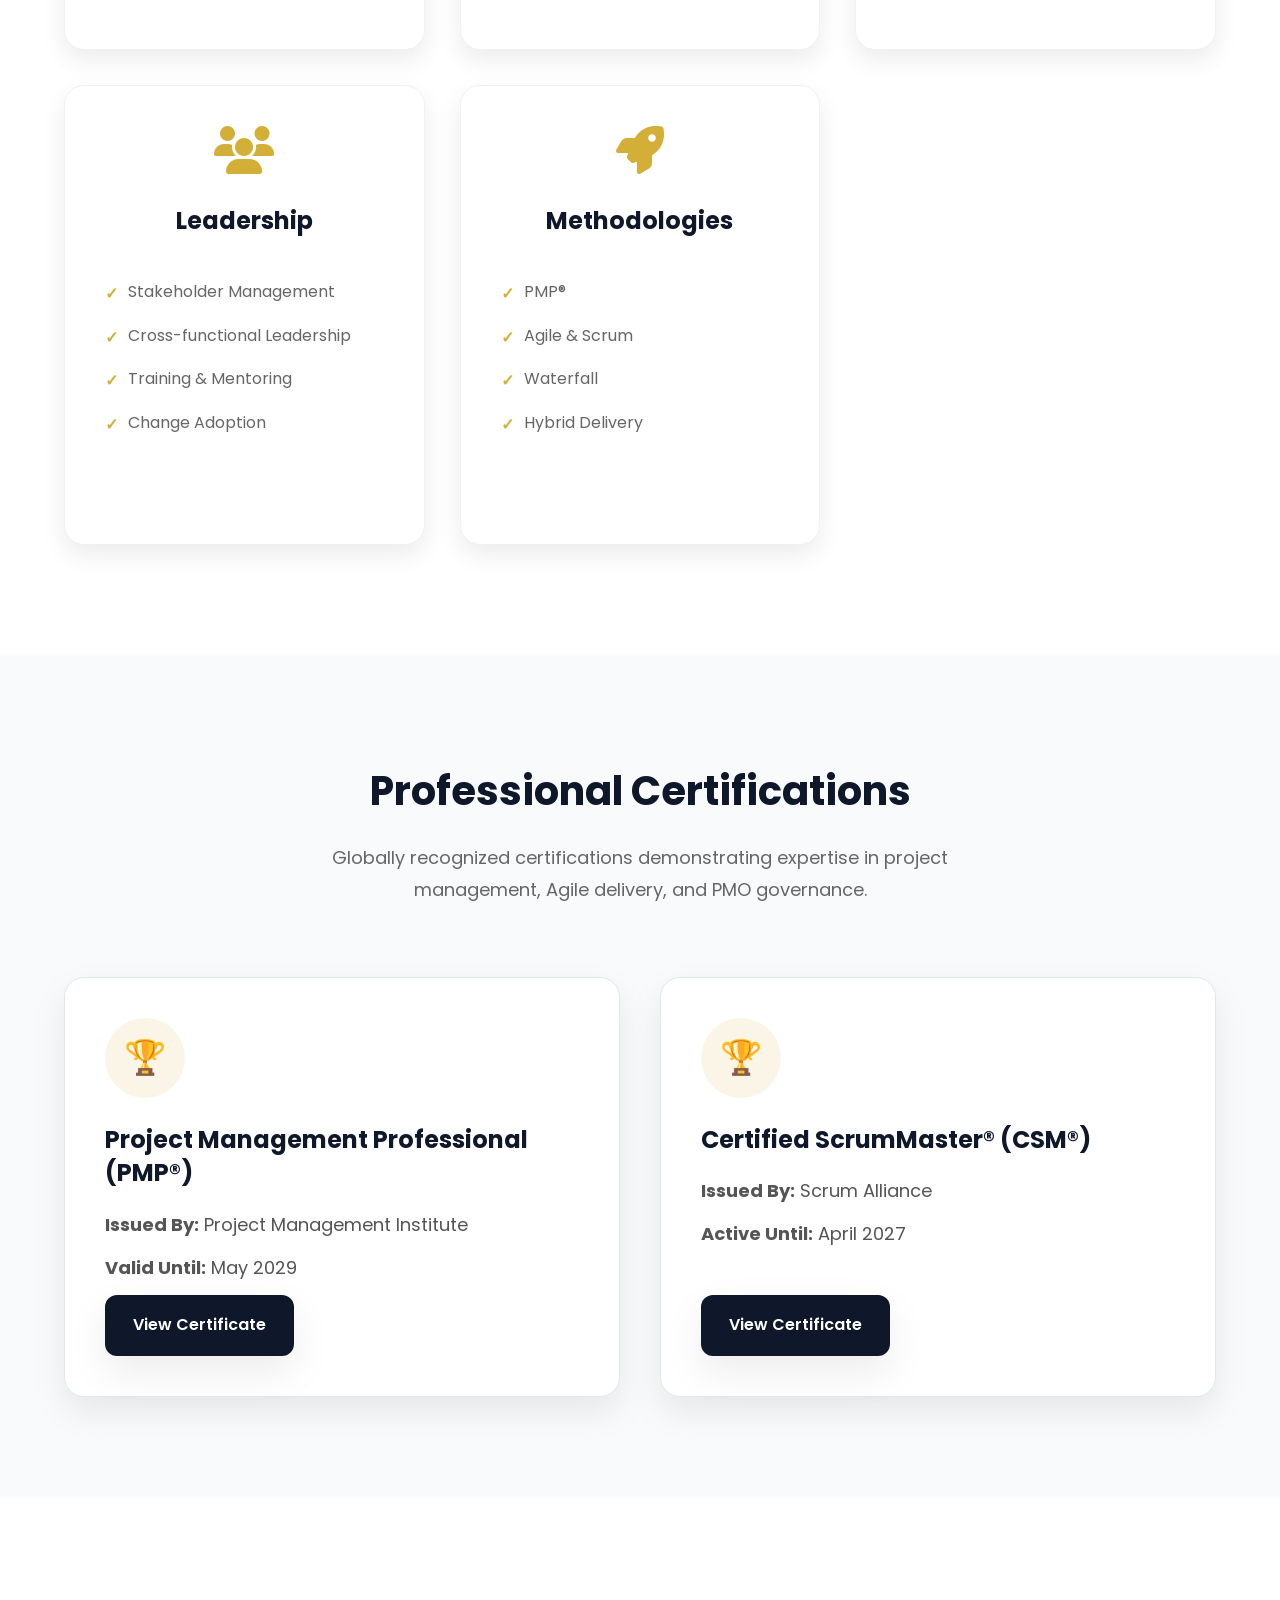
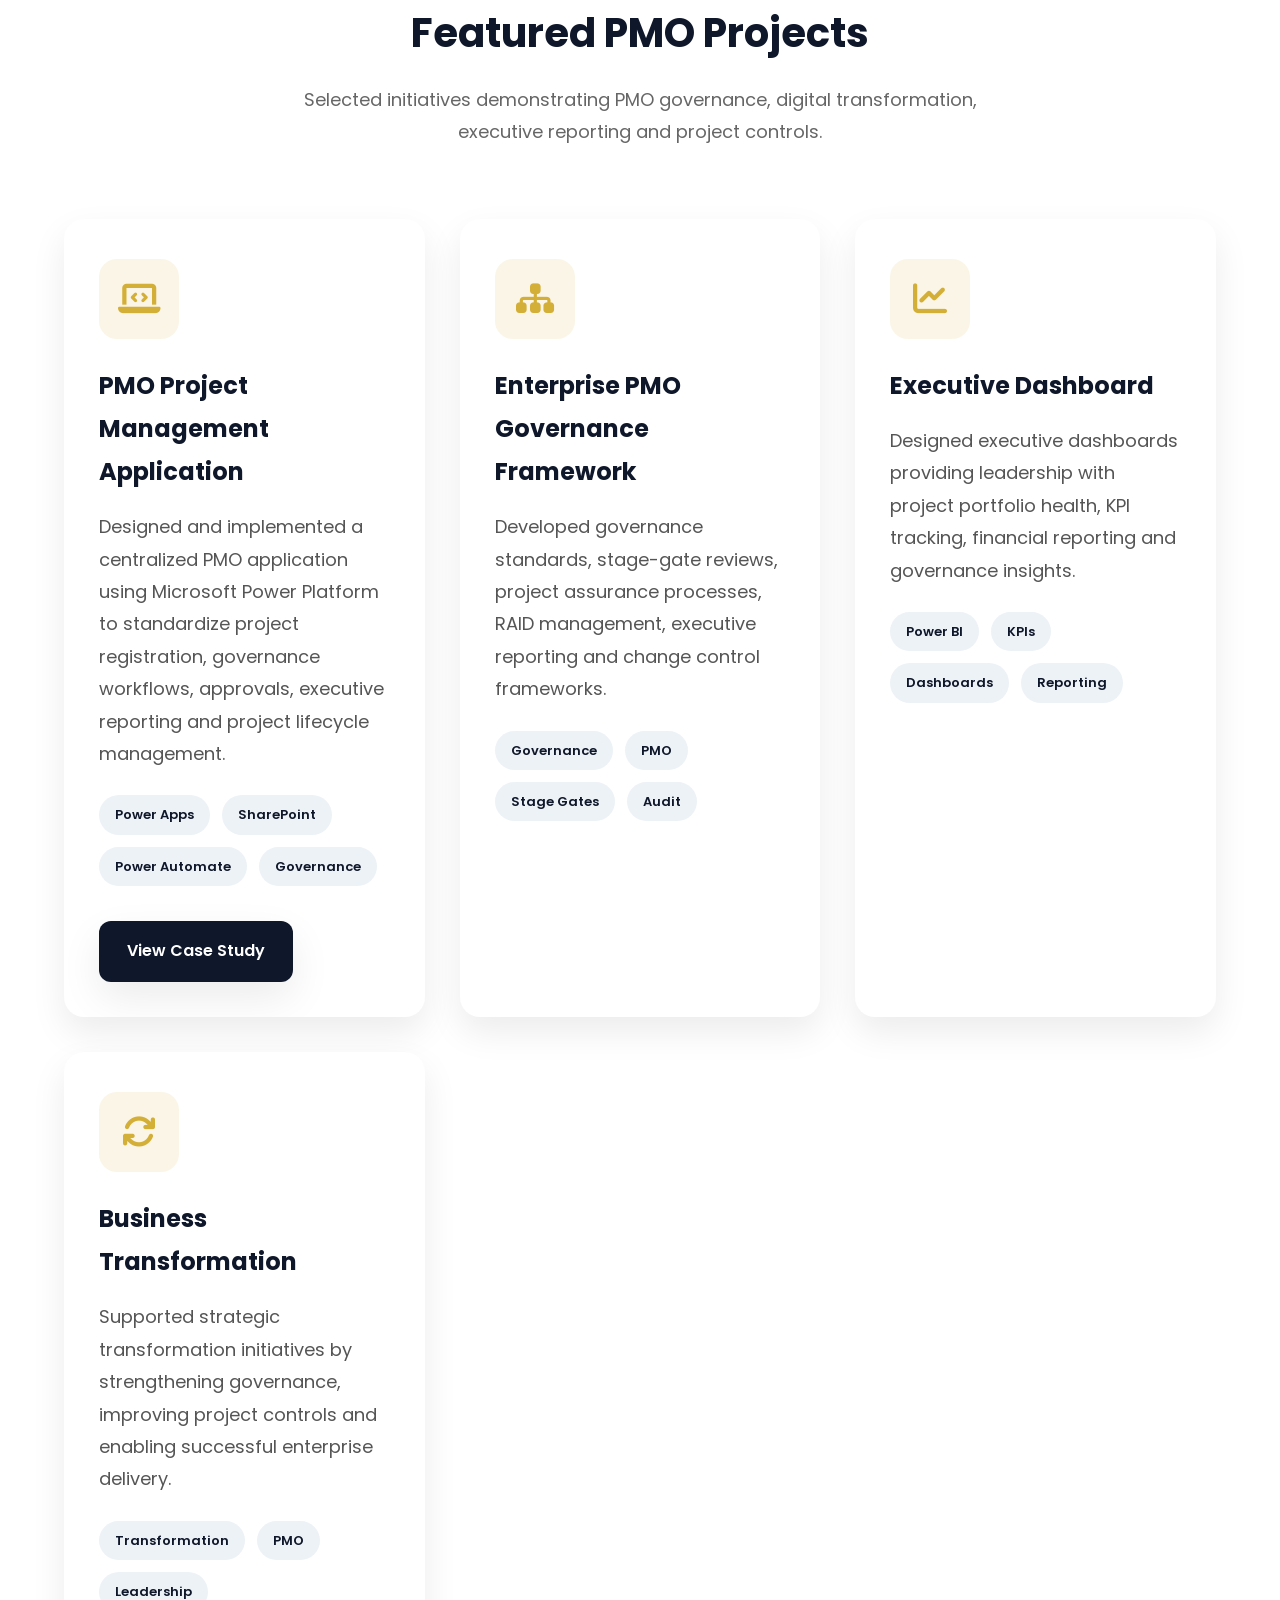
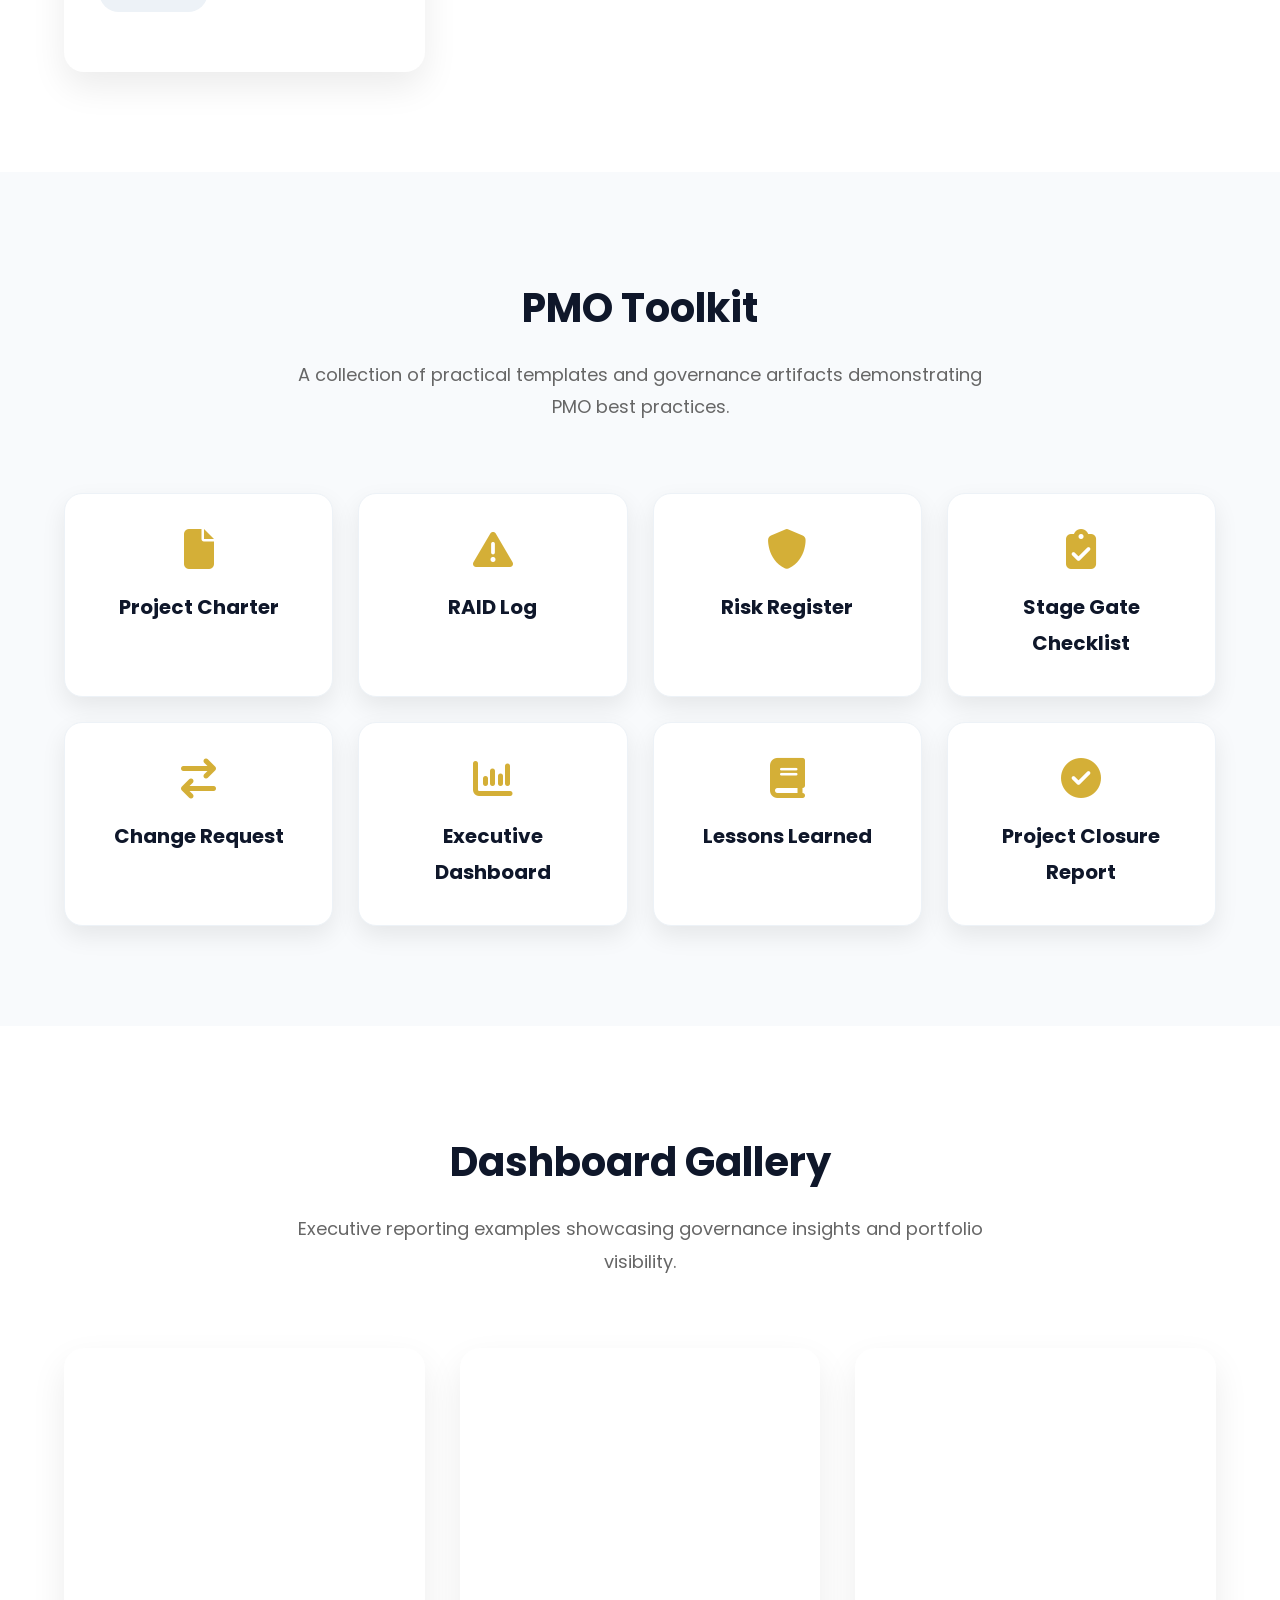
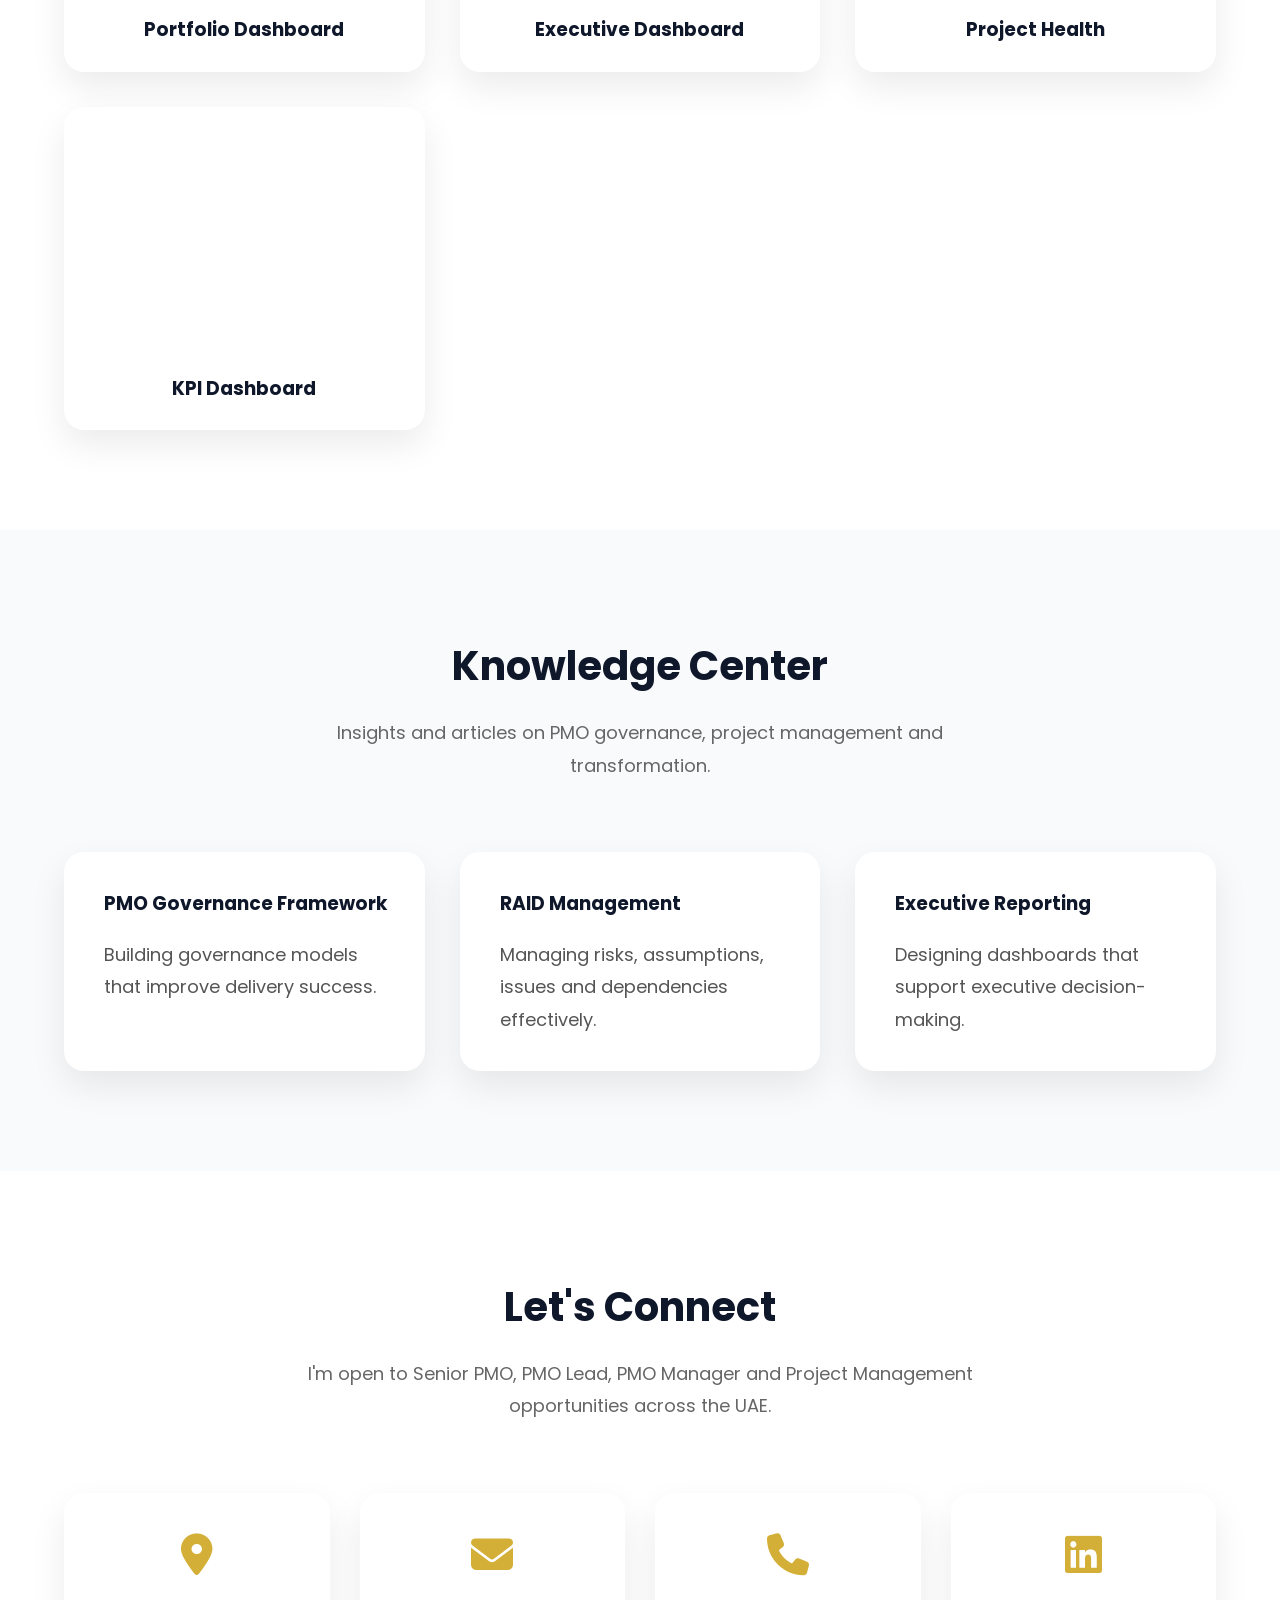
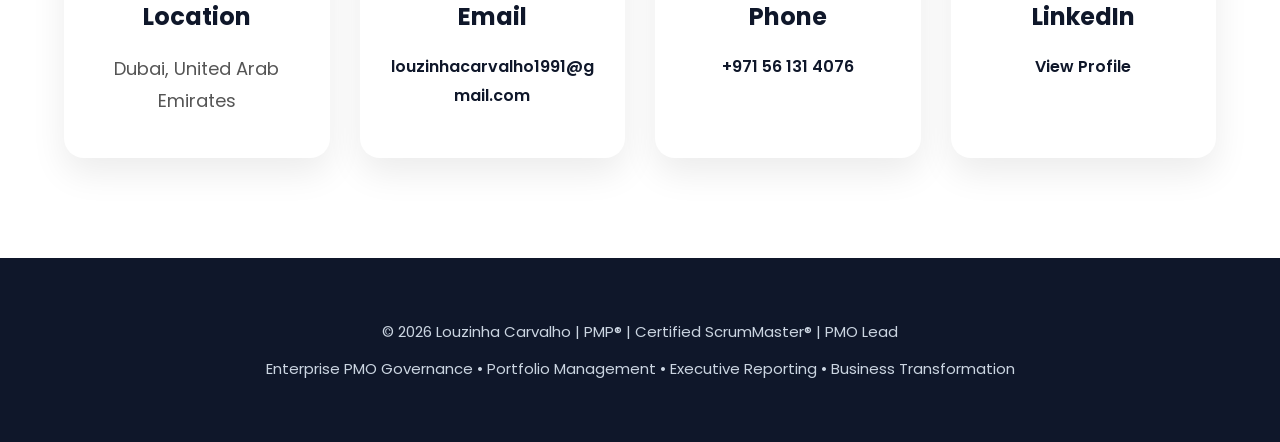
==== commit 6296ca7e: "Update index.html" ====
--- a/index.html
+++ b/index.html
@@ -11,7 +11,7 @@
     <meta name="viewport" content="width=device-width, initial-scale=1.0">
 
     <title>
-        Louzinha Carvalho | Senior PMO Specialist | PMP® | CSM®
+        Louzinha Carvalho | PMO Lead | PMP® | CSM®
     </title>
 
     <meta name="description"
@@ -110,7 +110,7 @@
 
             <h1>Louzinha Carvalho</h1>
 
-            <h2>Senior PMO Specialist</h2>
+            <h2>PMO Lead</h2>
 
             <p class="hero-title">
                 PMP® | Certified ScrumMaster®
